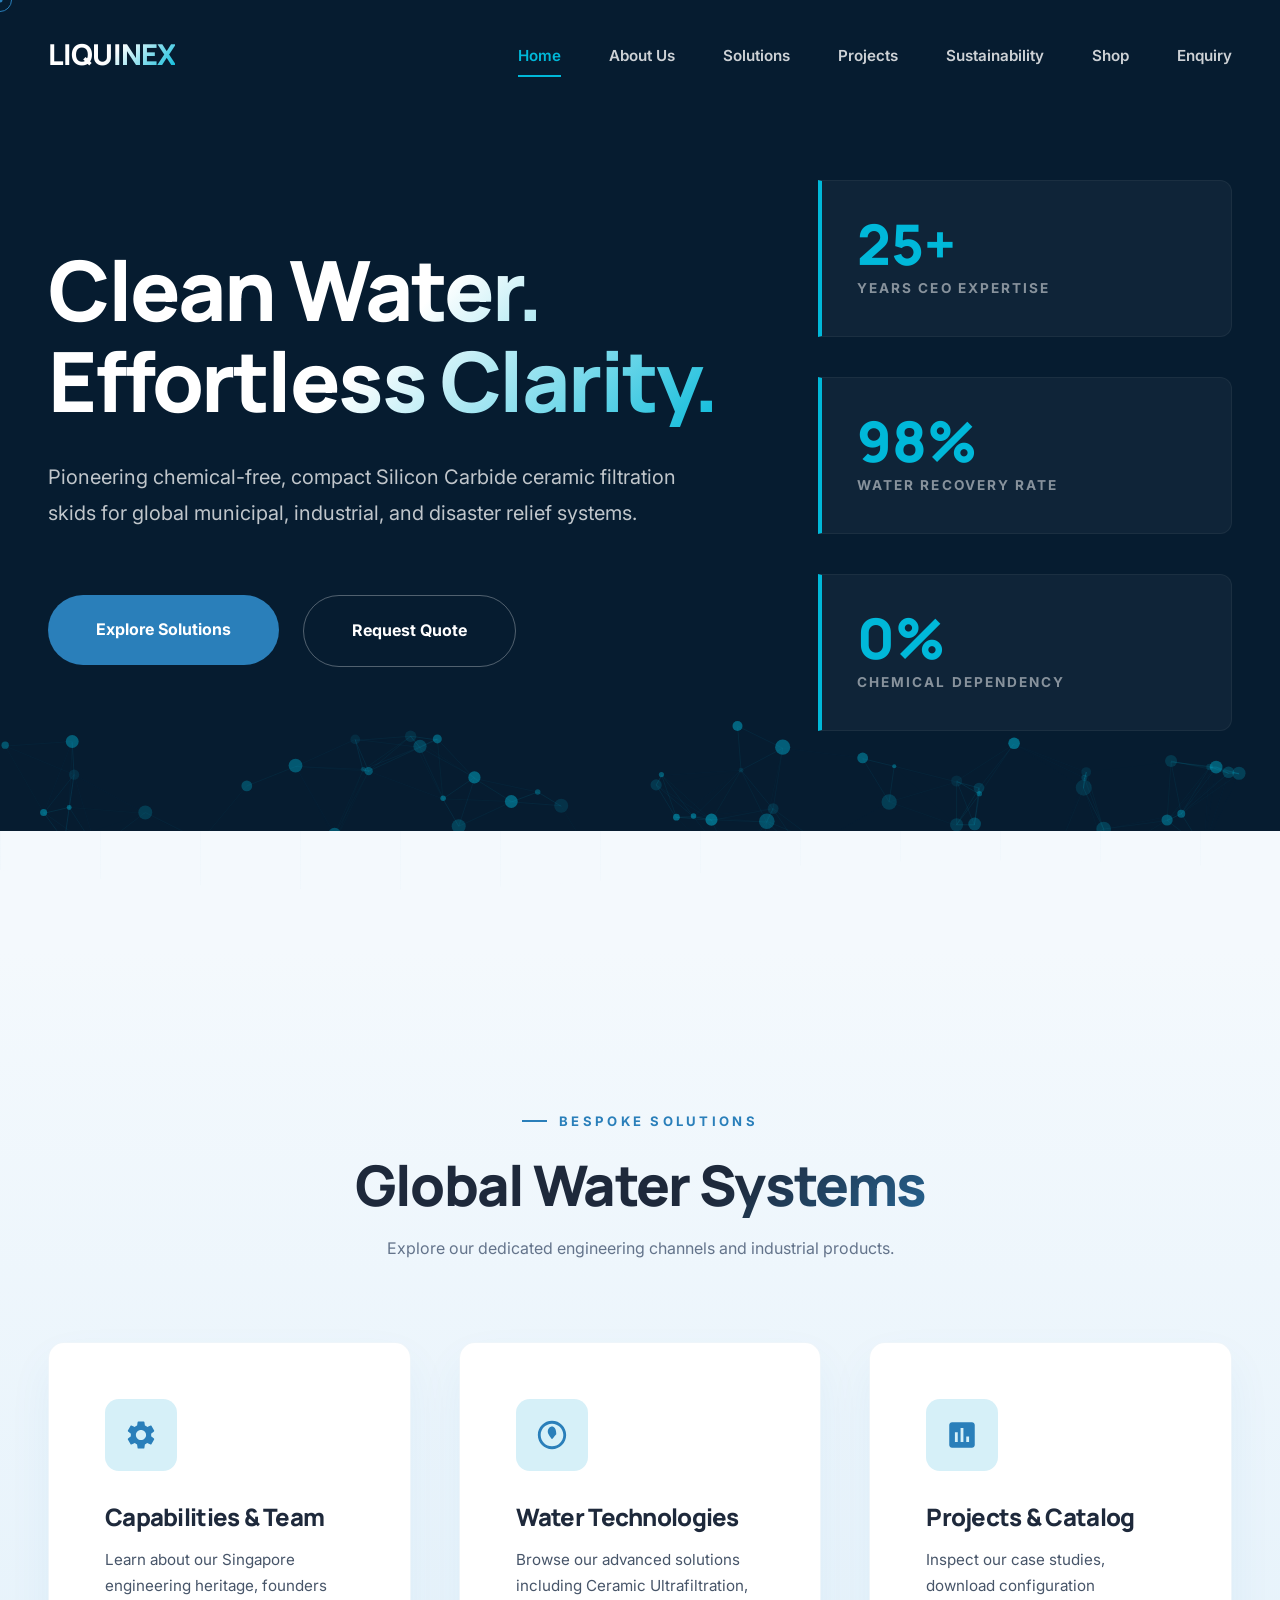
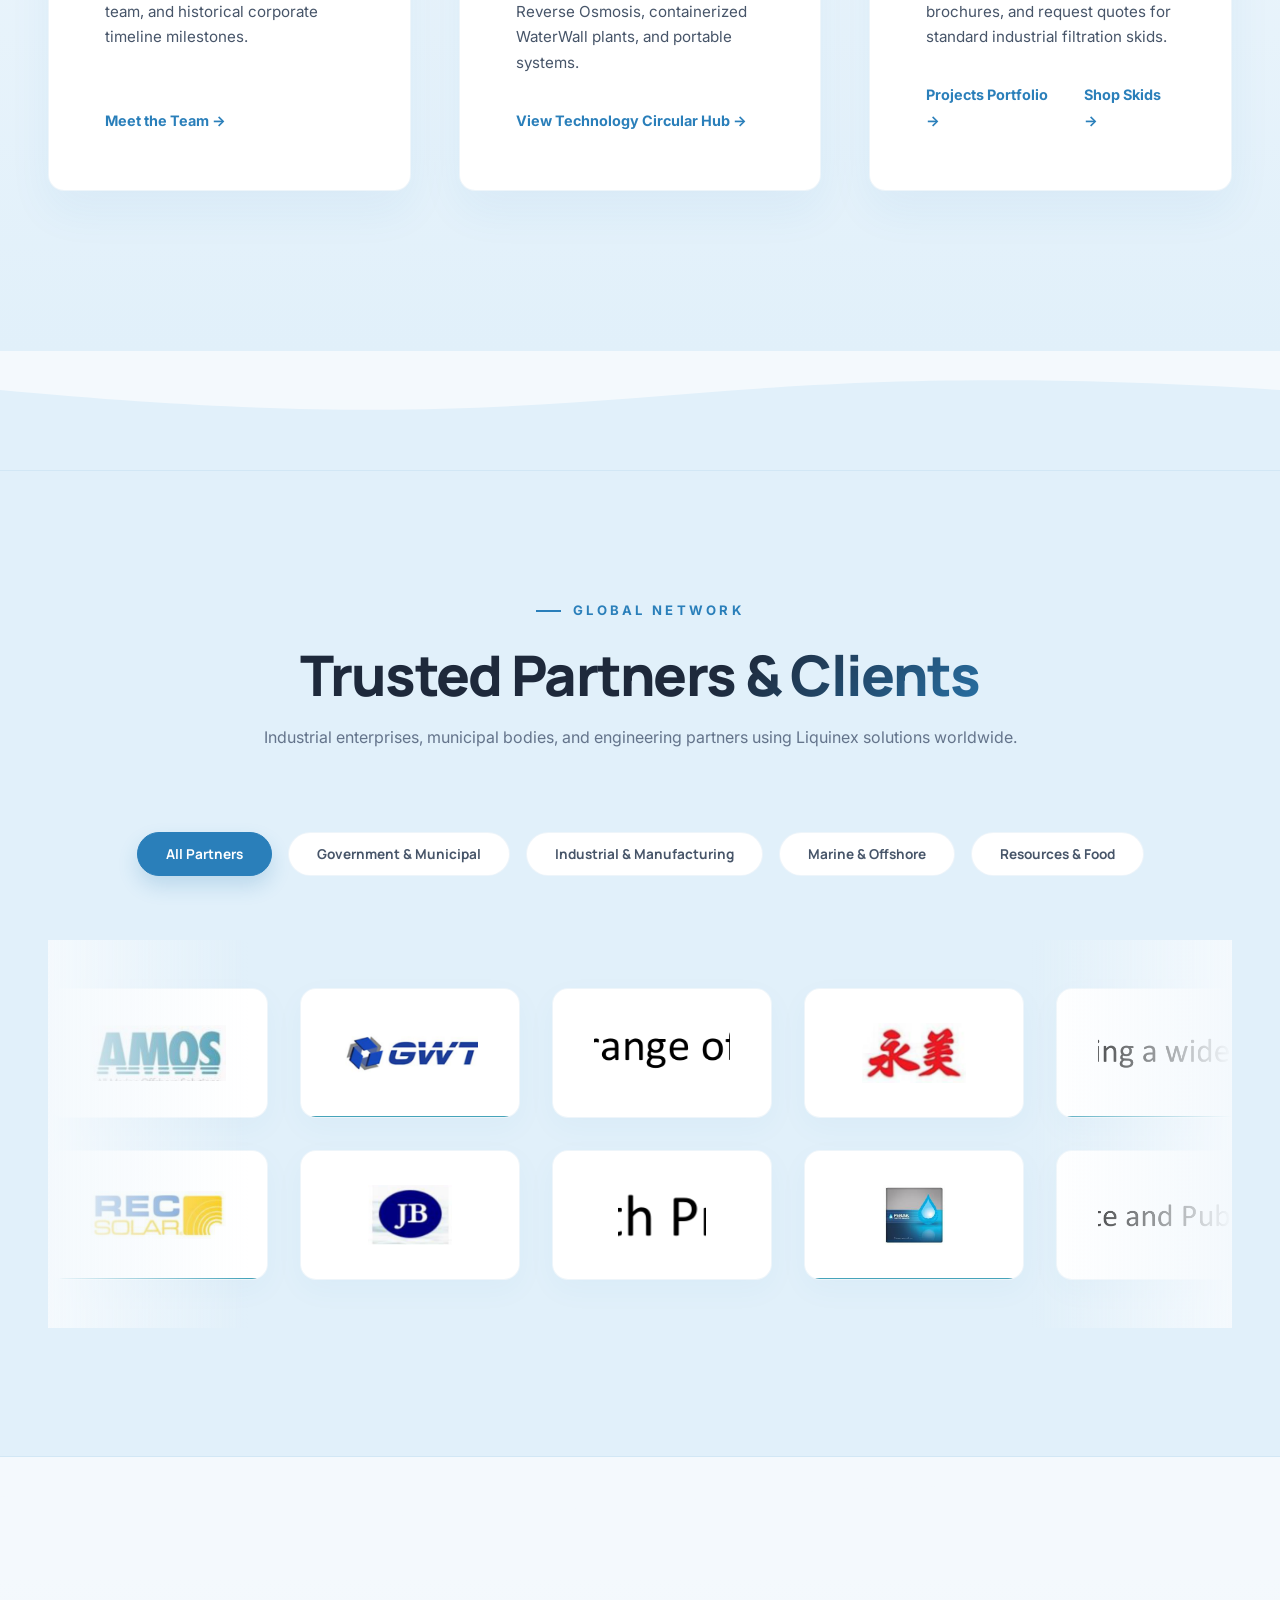
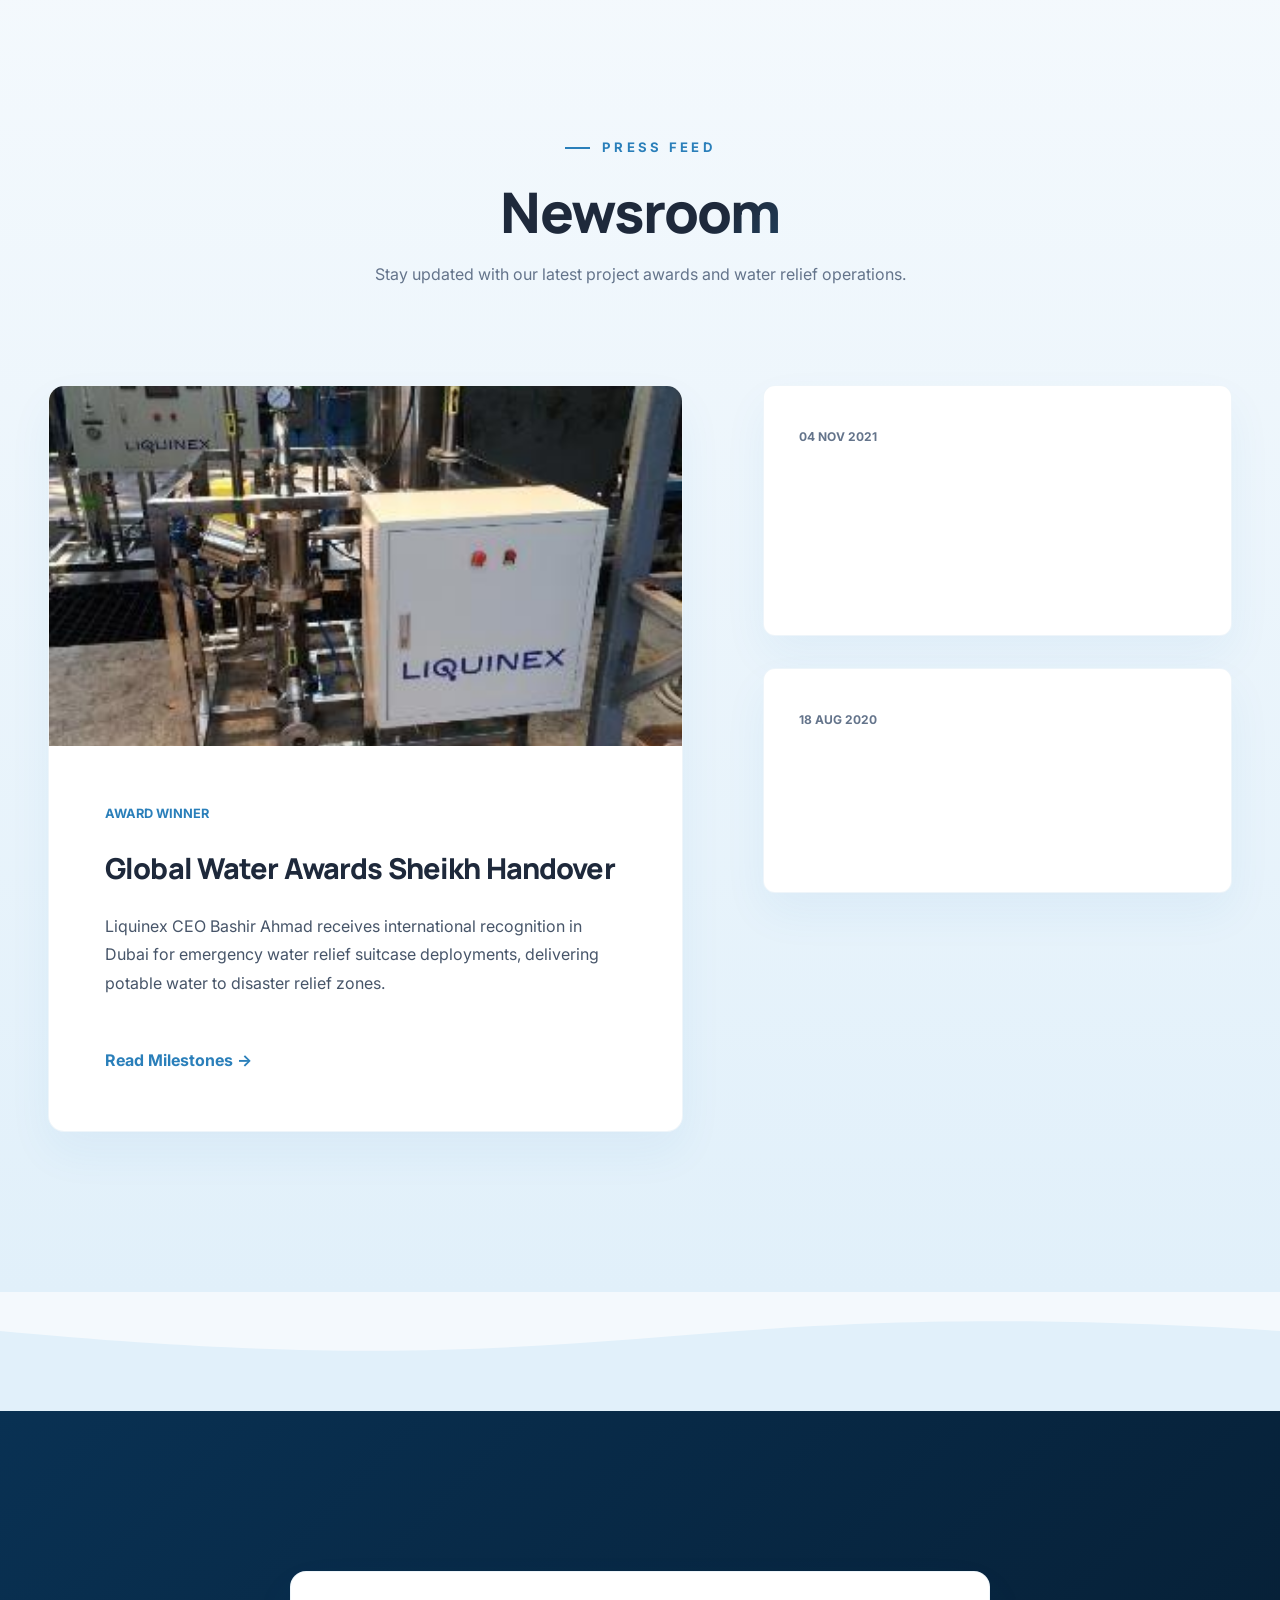
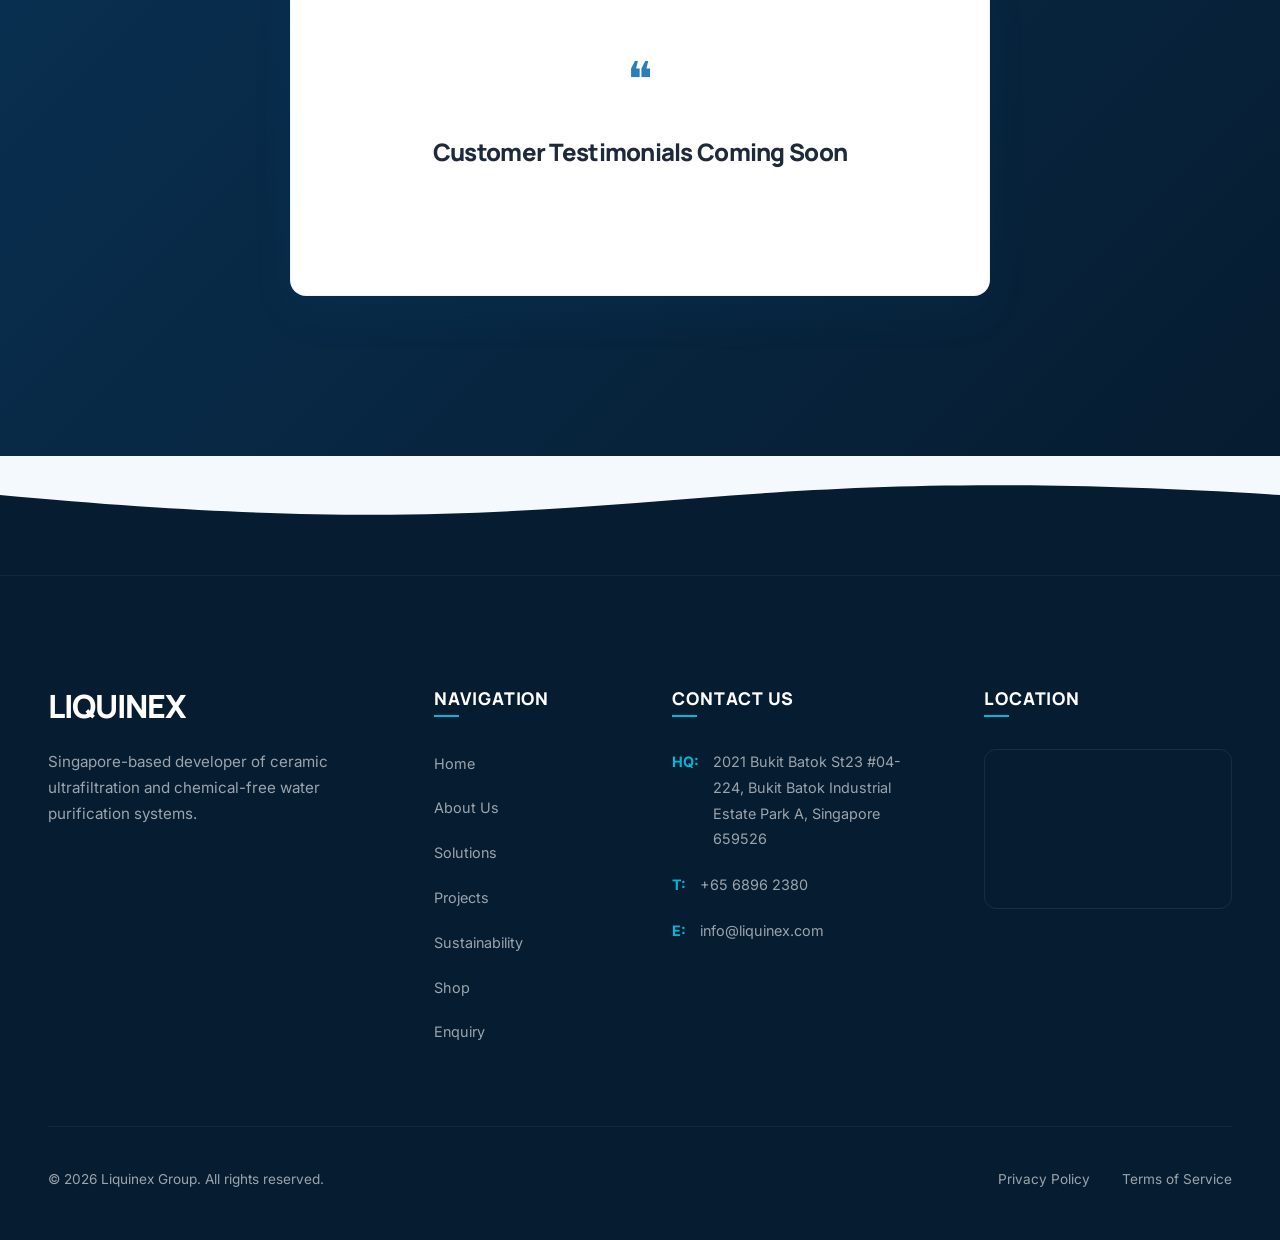
==== index.html @ a7e272d2 "Enhance visual balance and animations: map missing timeline and projects photos to slide extracts, a" ====
<!DOCTYPE html>
<html lang="en">
<head>
    <meta charset="UTF-8">
    <meta name="viewport" content="width=device-width, initial-scale=1.0">
    <title>Liquinex | Advanced Ceramic Membrane Water Technologies</title>
    <meta name="description" content="Pioneering robust and chemical-free ceramic ultrafiltration systems. Discover our sustainable municipal, industrial, and disaster water solutions.">
    <link rel="stylesheet" href="styles/main.css">
</head>
<body>
    <div id="scroll-progress"></div>
    <div class="custom-cursor"></div>
    <div class="custom-cursor-dot"></div>
    <div class="grid-texture"></div>

    <!-- Header navigation bar -->
    <header>
        <div class="container">
            <div class="nav-container">
                <a href="index.html" class="logo-link">
                    <h2 class="logo-text" style="font-size: 1.8rem;">LIQUINEX</h2>
                </a>
                <button class="nav-toggle" aria-label="Toggle Menu">☰</button>
                <ul class="nav-menu">
                    <li class="nav-item active"><a href="index.html">Home</a></li>
                    <li class="nav-item"><a href="about.html">About Us</a></li>
                    <li class="nav-item"><a href="solutions.html">Solutions</a></li>
                    <li class="nav-item"><a href="projects.html">Projects</a></li>
                    <li class="nav-item"><a href="sustainability.html">Sustainability</a></li>
                    <li class="nav-item"><a href="shop.html">Shop</a></li>
                    <li class="nav-item"><a href="enquiry.html">Enquiry</a></li>
                </ul>
            </div>
        </div>
    </header>

    <!-- Hero Section (Interactive Canvas Particles & Stats) -->
    <section class="hero">
        <canvas id="hero-canvas"></canvas>
        <div class="container">
            <div class="hero-grid">
                <!-- Left text content -->
                <div class="hero-content reveal-on-scroll">
                    <h1>Clean Water.<br>Effortless Clarity.</h1>
                    <p>Pioneering chemical-free, compact Silicon Carbide ceramic filtration skids for global municipal, industrial, and disaster relief systems.</p>
                    <div style="display: flex; gap: 1.5rem;">
                        <div class="btn-wrapper">
                            <a href="solutions.html" class="btn btn-primary">Explore Solutions</a>
                        </div>
                        <div class="btn-wrapper">
                            <a href="enquiry.html" class="btn btn-outline">Request Quote</a>
                        </div>
                    </div>
                </div>

                <!-- Right statistic blocks -->
                <div class="hero-stats-hero reveal-on-scroll">
                    <div class="hero-stat-card">
                        <div class="hero-stat-number">25+</div>
                        <div class="hero-stat-label">Years CEO Expertise</div>
                    </div>
                    <div class="hero-stat-card">
                        <div class="hero-stat-number">98%</div>
                        <div class="hero-stat-label">Water Recovery Rate</div>
                    </div>
                    <div class="hero-stat-card">
                        <div class="hero-stat-number">0%</div>
                        <div class="hero-stat-label">Chemical Dependency</div>
                    </div>
                </div>
            </div>
        </div>
    </section>

    <!-- Wave divider transition to light body -->
    <div class="divider-container divider-to-light">
        <svg viewBox="0 0 2880 120" preserveAspectRatio="none" xmlns="http://www.w3.org/2000/svg">
            <path class="wave-path-2" d="M0,60 C720,120 720,0 1440,60 C2160,120 2160,0 2880,60 L2880,120 L0,120 Z"></path>
            <path class="wave-path-1" d="M0,40 C720,100 720,0 1440,40 C2160,100 2160,0 2880,40 L2880,120 L0,120 Z"></path>
        </svg>
    </div>

    <!-- Core Business Editorial Hub overview panel (Instead of repeating cards) -->
    <section id="business-hub" style="background: linear-gradient(180deg, var(--color-bg-deep) 0%, var(--color-bg-dark) 100%);">
        <div class="container">
            <div class="section-header reveal-on-scroll" style="text-align: center; margin-left: auto; margin-right: auto; margin-bottom: 5rem;">
                <span class="section-subtitle" style="justify-content: center;">Bespoke Solutions</span>
                <h2>Global Water Systems</h2>
                <p style="margin-top: 1rem; color: var(--color-text-muted);">Explore our dedicated engineering channels and industrial products.</p>
            </div>

            <!-- Custom 3-Column Editorial Grid linking to subpages -->
            <div style="display: grid; grid-template-columns: repeat(3, 1fr); gap: 3rem;">
                <!-- Card 1 -->
                <div class="story-card reveal-on-scroll" style="display: flex; flex-direction: column; justify-content: space-between; min-height: 380px;">
                    <div>
                        <div class="card-icon-wrapper">
                            <svg class="card-icon-svg" viewBox="0 0 24 24" xmlns="http://www.w3.org/2000/svg">
                                <path class="gear-path" d="M19.14,12.94c0.04-0.3,0.06-0.61,0.06-0.94c0-0.32-0.02-0.64-0.07-0.94l2.03-1.58c0.18-0.14,0.23-0.41,0.12-0.61 l-1.92-3.32c-0.12-0.22-0.37-0.29-0.59-0.22l-2.39,0.96c-0.5-0.38-1.03-0.7-1.62-0.94L14.4,2.81c-0.04-0.24-0.24-0.41-0.48-0.41 h-3.84c-0.24,0-0.43,0.17-0.47,0.41L9.25,5.35C8.66,5.59,8.12,5.92,7.63,6.29L5.24,5.33c-0.22-0.08-0.47,0-0.59,0.22L2.74,8.87 C2.62,9.08,2.66,9.34,2.86,9.48l2.03,1.58C4.84,11.36,4.8,11.69,4.8,12s0.04,0.64,0.07,0.94l-2.03,1.58 c-0.18,0.14-0.23,0.41-0.12,0.61l1.92,3.32c0.12,0.22,0.37,0.29,0.59,0.22l2.39-0.96c0.5,0.38,1.03,0.7,1.62,0.94l0.36,2.54 c0.05,0.24,0.24,0.41,0.48,0.41h3.84c0.24,0,0.44-0.17,0.47-0.41l0.36-2.54c0.59-0.24,1.13-0.56,1.62-0.94l2.39,0.96 c0.22,0.08,0.47,0,0.59-0.22l1.92-3.32c0.12-0.22,0.07-0.47-0.12-0.61L19.14,12.94z M12,15.6c-1.98,0-3.6-1.62-3.6-3.6 s1.62-3.6,3.6-3.6s3.6,1.62,3.6,3.6S13.98,15.6,12,15.6z"/>
                            </svg>
                        </div>
                        <h4 style="font-size: 1.5rem; margin-bottom: 1rem; color: var(--color-text-primary);">Capabilities & Team</h4>
                        <p style="font-size: 0.95rem; line-height: 1.7; color: var(--color-text-secondary);">Learn about our Singapore engineering heritage, founders team, and historical corporate timeline milestones.</p>
                    </div>
                    <div style="margin-top: 2rem;">
                        <a href="about.html" style="font-weight: 700; color: var(--color-primary); text-decoration: none; display: flex; align-items: center; gap: 0.5rem; font-size: 0.9rem;">Meet the Team →</a>
                    </div>
                </div>

                <!-- Card 2 -->
                <div class="story-card reveal-on-scroll" style="display: flex; flex-direction: column; justify-content: space-between; min-height: 380px;">
                    <div>
                        <div class="card-icon-wrapper">
                            <svg class="card-icon-svg" viewBox="0 0 24 24" xmlns="http://www.w3.org/2000/svg">
                                <path class="wave-path" d="M12,2C6.48,2,2,6.48,2,12s4.48,10,10,10s10-4.48,10-10S17.52,2,12,2z M12,20c-4.41,0-8-3.59-8-8s3.59-8,8-8s8,3.59,8,8 S16.41,20,12,20z"/>
                                <path class="drop-path" d="M12,6c-1.5,0-3,1.5-3,3.5c0,2,3,5.5,3,5.5s3-3.5,3-3.5C15,7.5,13.5,6,12,6z"/>
                            </svg>
                        </div>
                        <h4 style="font-size: 1.5rem; margin-bottom: 1rem; color: var(--color-text-primary);">Water Technologies</h4>
                        <p style="font-size: 0.95rem; line-height: 1.7; color: var(--color-text-secondary);">Browse our advanced solutions including Ceramic Ultrafiltration, Reverse Osmosis, containerized WaterWall plants, and portable systems.</p>
                    </div>
                    <div style="margin-top: 2rem;">
                        <a href="solutions.html" style="font-weight: 700; color: var(--color-primary); text-decoration: none; display: flex; align-items: center; gap: 0.5rem; font-size: 0.9rem;">View Technology Circular Hub →</a>
                    </div>
                </div>

                <!-- Card 3 -->
                <div class="story-card reveal-on-scroll" style="display: flex; flex-direction: column; justify-content: space-between; min-height: 380px;">
                    <div>
                        <div class="card-icon-wrapper">
                            <svg class="card-icon-svg" viewBox="0 0 24 24" xmlns="http://www.w3.org/2000/svg">
                                <path class="chart-path" d="M19,3H5C3.9,3,3,3.9,3,5v14c0,1.1,0.9,2,2,2h14c1.1,0,2-0.9,2-2V5C21,3.9,20.1,3,19,3z M9,17H7v-7h2V17z M13,17h-2V7h2V17z M17,17h-2v-4h2V17z"/>
                            </svg>
                        </div>
                        <h4 style="font-size: 1.5rem; margin-bottom: 1rem; color: var(--color-text-primary);">Projects & Catalog</h4>
                        <p style="font-size: 0.95rem; line-height: 1.7; color: var(--color-text-secondary);">Inspect our case studies, download configuration brochures, and request quotes for standard industrial filtration skids.</p>
                    </div>
                    <div style="margin-top: 2rem; display: flex; gap: 1.5rem;">
                        <a href="projects.html" style="font-weight: 700; color: var(--color-primary); text-decoration: none; display: flex; align-items: center; gap: 0.5rem; font-size: 0.9rem;">Projects Portfolio →</a>
                        <a href="shop.html" style="font-weight: 700; color: var(--color-primary); text-decoration: none; display: flex; align-items: center; gap: 0.5rem; font-size: 0.9rem;">Shop Skids →</a>
                    </div>
                </div>
            </div>
        </div>
    </section>

    <!-- Wave divider transition to dark partners -->
    <div class="divider-container divider-to-dark">
        <svg viewBox="0 0 2880 120" preserveAspectRatio="none" xmlns="http://www.w3.org/2000/svg">
            <path class="wave-path-2" d="M0,60 C720,120 720,0 1440,60 C2160,120 2160,0 2880,60 L2880,120 L0,120 Z"></path>
            <path class="wave-path-1" d="M0,40 C720,100 720,0 1440,40 C2160,100 2160,0 2880,40 L2880,120 L0,120 Z"></path>
        </svg>
    </div>

    <!-- 6. Partners Grid Section (Bespoke Interactive logo hub) -->
    <section class="partners-grid-section">
        <div class="container">
            <div class="section-header reveal-on-scroll" style="text-align: center; margin-left: auto; margin-right: auto; margin-bottom: 5rem;">
                <span class="section-subtitle" style="justify-content: center;">Global Network</span>
                <h2>Trusted Partners & Clients</h2>
                <p style="margin-top: 1rem; color: var(--color-text-muted);">Industrial enterprises, municipal bodies, and engineering partners using Liquinex solutions worldwide.</p>
            </div>

            <!-- Interactive Filters -->
            <div class="partners-filter-bar reveal-on-scroll">
                <button class="partners-filter-btn active" data-filter="all">All Partners</button>
                <button class="partners-filter-btn" data-filter="municipal">Government & Municipal</button>
                <button class="partners-filter-btn" data-filter="industrial">Industrial & Manufacturing</button>
                <button class="partners-filter-btn" data-filter="marine">Marine & Offshore</button>
                <button class="partners-filter-btn" data-filter="resources">Resources & Food</button>
            </div>

            <!-- Interactive Kinetic Marquees -->
            <div class="partners-marquee-container reveal-on-scroll">
                <!-- Row 1: Left scrolling track -->
                <div class="marquee-row">
                    <div class="marquee-track marquee-track-1" id="marquee-track-left">
                        <!-- Populated by app.js -->
                    </div>
                </div>
                <!-- Row 2: Right scrolling track -->
                <div class="marquee-row">
                    <div class="marquee-track marquee-track-2" id="marquee-track-right">
                        <!-- Populated by app.js -->
                    </div>
                </div>
            </div>
        </div>
    </section>

    <!-- Wave divider transition to light newsroom -->
    <div class="divider-container divider-to-light">
        <svg viewBox="0 0 2880 120" preserveAspectRatio="none" xmlns="http://www.w3.org/2000/svg">
            <path class="wave-path-2" d="M0,60 C720,120 720,0 1440,60 C2160,120 2160,0 2880,60 L2880,120 L0,120 Z"></path>
            <path class="wave-path-1" d="M0,40 C720,100 720,0 1440,40 C2160,100 2160,0 2880,40 L2880,120 L0,120 Z"></path>
        </svg>
    </div>

    <!-- Newsroom Section (Editorial grid layout) -->
    <section id="newsroom" style="background: linear-gradient(180deg, var(--color-bg-deep) 0%, var(--color-bg-dark) 100%);">
        <div class="container">
            <div class="section-header reveal-on-scroll" style="text-align: center; margin-left: auto; margin-right: auto;">
                <span class="section-subtitle" style="justify-content: center;">Press Feed</span>
                <h2>Newsroom</h2>
                <p style="margin-top: 1rem; color: var(--color-text-muted);">Stay updated with our latest project awards and water relief operations.</p>
            </div>

            <div class="newsroom-editorial">
                <!-- Left Featured Card -->
                <div class="featured-press-card reveal-on-scroll">
                    <div class="featured-press-img" style="background-image: url('assets/images/page_1_img_2.jpeg');"></div>
                    <div class="featured-press-body">
                        <span style="font-size: 0.8rem; font-weight: 700; color: var(--color-primary); text-transform: uppercase;">Award Winner</span>
                        <h4 style="font-size: 1.8rem; line-height: 1.35; color: var(--color-text-primary);">Global Water Awards Sheikh Handover</h4>
                        <p style="color: var(--color-text-secondary);">Liquinex CEO Bashir Ahmad receives international recognition in Dubai for emergency water relief suitcase deployments, delivering potable water to disaster relief zones.</p>
                        <div style="margin-top: auto; padding-top: 1.5rem;">
                            <a href="about.html" style="font-weight: 700; color: var(--color-primary); text-decoration: none;">Read Milestones →</a>
                        </div>
                    </div>
                </div>

                <!-- Right Press list -->
                <div class="press-feed-list">
                    <div class="press-feed-item reveal-on-scroll">
                        <span style="font-size: 0.75rem; color: var(--color-text-muted); font-weight: 700; text-transform: uppercase;">04 Nov 2021</span>
                        <h4>Lembaga Air Perak Sungei Siput Module Activation</h4>
                        <p style="font-size: 0.9rem; color: var(--color-text-secondary); margin-top: 0.5rem;">Successfully commissioned modular gravity-fed SiC ceramic ultrafiltration skids to supply drinking water to local villages.</p>
                    </div>
                    <div class="press-feed-item reveal-on-scroll">
                        <span style="font-size: 0.75rem; color: var(--color-text-muted); font-weight: 700; text-transform: uppercase;">18 Aug 2020</span>
                        <h4>Tuas DBOO Solar blowdown recycling launch</h4>
                        <p style="font-size: 0.9rem; color: var(--color-text-secondary); margin-top: 0.5rem;">Unveiled new silica precipitation and ceramic filtration plant loops for high-rate industrial wastewater reclamation.</p>
                    </div>
                </div>
            </div>
        </div>
    </section>

    <!-- Wave divider transition to dark testmonial -->
    <div class="divider-container divider-to-dark">
        <svg viewBox="0 0 2880 120" preserveAspectRatio="none" xmlns="http://www.w3.org/2000/svg">
            <path class="wave-path-2" d="M0,60 C720,120 720,0 1440,60 C2160,120 2160,0 2880,60 L2880,120 L0,120 Z"></path>
            <path class="wave-path-1" d="M0,40 C720,100 720,0 1440,40 C2160,100 2160,0 2880,40 L2880,120 L0,120 Z"></path>
        </svg>
    </div>

    <!-- Testimonials Section -->
    <section id="testimonials" style="background: linear-gradient(135deg, #093153 0%, #061c30 100%); color: #ffffff;">
        <div class="container">
            <div class="testimonials-placeholder reveal-on-scroll">
                <div class="testimonials-placeholder-icon">❝</div>
                <h4>Customer Testimonials Coming Soon</h4>
                <p style="color: rgba(255, 255, 255, 0.7);">We are collecting verified project letters from our municipal partners. Case study results and partner feedback statements will be published soon.</p>
            </div>
        </div>
    </section>

    <!-- Wave divider transition to dark navy footer -->
    <div class="divider-container divider-to-navy">
        <svg viewBox="0 0 2880 120" preserveAspectRatio="none" xmlns="http://www.w3.org/2000/svg">
            <path class="wave-path-2" d="M0,60 C720,120 720,0 1440,60 C2160,120 2160,0 2880,60 L2880,120 L0,120 Z"></path>
            <path class="wave-path-1" d="M0,40 C720,100 720,0 1440,40 C2160,100 2160,0 2880,40 L2880,120 L0,120 Z"></path>
        </svg>
    </div>

    <!-- Editorial Footer -->
    <footer>
        <div class="container">
            <div class="footer-grid">
                <div class="footer-brand">
                    <h2 class="logo-text" style="font-size: 2rem;">LIQUINEX</h2>
                    <p style="font-size: 0.95rem; line-height: 1.7; max-width: 320px;">Singapore-based developer of ceramic ultrafiltration and chemical-free water purification systems.</p>
                </div>
                <div>
                    <h4>Navigation</h4>
                    <ul class="footer-links">
                        <li><a href="index.html">Home</a></li>
                        <li><a href="about.html">About Us</a></li>
                        <li><a href="solutions.html">Solutions</a></li>
                        <li><a href="projects.html">Projects</a></li>
                        <li><a href="sustainability.html">Sustainability</a></li>
                        <li><a href="shop.html">Shop</a></li>
                        <li><a href="enquiry.html">Enquiry</a></li>
                    </ul>
                </div>
                <div>
                    <h4>Contact Us</h4>
                    <ul class="footer-contact-list">
                        <li class="footer-contact-item">
                            <span>HQ:</span>
                            <span>2021 Bukit Batok St23 #04-224, Bukit Batok Industrial Estate Park A, Singapore 659526</span>
                        </li>
                        <li class="footer-contact-item">
                            <span>T:</span>
                            <span>+65 6896 2380</span>
                        </li>
                        <li class="footer-contact-item">
                            <span>E:</span>
                            <span><a href="mailto:info@liquinex.com">info@liquinex.com</a></span>
                        </li>
                    </ul>
                </div>
                <div>
                    <h4>Location</h4>
                    <div class="map-container">
                        <iframe src="https://www.google.com/maps/embed?pb=!1m18!1m12!1m3!1d3988.752317374776!2d103.7554901!3d1.3244835!2m3!1f0!2f0!3f0!3m2!1i1024!2i768!4f13.1!3m3!1m2!1s0x31da106368d1ea01%3A0x6b1ea8e057f9202a!2sBukit%20Batok%20St%2023!5e0!3m2!1sen!2ssg!4v1689000000000!5m2!1sen!2ssg" 
                                width="100%" height="100%" style="border:0;" allowfullscreen="" loading="lazy"></iframe>
                    </div>
                </div>
            </div>
            <div class="footer-bottom">
                <p>&copy; 2026 Liquinex Group. All rights reserved.</p>
                <div class="footer-bottom-links">
                    <a href="#">Privacy Policy</a>
                    <a href="#">Terms of Service</a>
                </div>
            </div>
        </div>
    </footer>

    <!-- Floating Scroll Top -->
    <div class="scroll-top-btn"><span style="font-size: 1.5rem;">↑</span></div>

    <script src="js/app.js"></script>
    <script>
        const topBtn = document.querySelector('.scroll-top-btn');
        window.addEventListener('scroll', () => {
            if (window.scrollY > 400) {
                topBtn.classList.add('active');
            } else {
                topBtn.classList.remove('active');
            }
        });
        topBtn.addEventListener('click', () => {
            window.scrollTo({ top: 0, behavior: 'smooth' });
        });
    </script>
</body>
</html>
---- styles/main.css ----
/* 
   Liquinex Custom Bright Design System
   Headings: Manrope (Modern, Calmer Geometric), Body: Inter (Highly Readable Neutral)
   Color System: 50% White, 50% Water Blue. Clean, Airy, and Trustworthy.
*/

@import url('https://fonts.googleapis.com/css2?family=Inter:wght@300;400;500;600;700&family=Manrope:wght@500;600;700;800&display=swap');

:root {
    /* Bright, Water-Inspired Backgrounds (Balanced Ice Blue & Sky Blue) */
    --color-bg-deep: #f4f9fd; /* Premium soft ice-blue */
    --color-bg-dark: #e1f0fa;  /* Rich sky-blue */
    --color-bg-light: #d6f0f8; /* Soft aqua-blue */
    
    /* Deep Water Navy & Ocean Blue accents */
    --color-bg-navy: #061c30; /* Primary background for dark sections */
    --color-primary: #2a7fba;
    --color-primary-rgb: 42, 127, 186;
    --color-secondary: #0f5e9c;
    --color-accent: #00b8d9;
    --color-accent-rgb: 0, 184, 217;
    --color-teal: #00a896;
    
    /* Readable Slate Text Colors (Light Background Default) */
    --color-text-primary: #1e293b;
    --color-text-secondary: #475569;
    --color-text-muted: #64748b;
    
    /* Soft Light Shadows & Borders */
    --card-bg: #ffffff;
    --card-border: rgba(42, 127, 186, 0.08);
    --card-shadow: 0 20px 45px rgba(42, 127, 186, 0.06);
    --border-radius: 16px;
    
    /* Transitions */
    --transition-magnetic: 0.35s cubic-bezier(0.25, 1, 0.5, 1);
    --transition-normal: 0.5s cubic-bezier(0.16, 1, 0.3, 1);
    --transition-slow: 0.9s cubic-bezier(0.16, 1, 0.3, 1);
}

/* Advanced 3D Tilt Card Transformations */
.story-card, .partner-logo-card, .featured-press-card, .press-feed-item, .solution-detail-card, .milestone-card, .spec-card {
    transform-style: preserve-3d;
    transform: perspective(1000px) rotateX(var(--rx, 0deg)) rotateY(var(--ry, 0deg));
    transition: transform 0.15s ease-out, box-shadow 0.3s ease;
}

/* Reset & Scrollbar */
* {
    margin: 0;
    padding: 0;
    box-sizing: border-box;
    scroll-behavior: smooth;
}

body {
    background-color: var(--color-bg-deep);
    color: var(--color-text-primary);
    font-family: 'Inter', sans-serif;
    line-height: 1.8;
    overflow-x: hidden;
    -webkit-font-smoothing: antialiased;
}

/* Scroll Progress Bar */
#scroll-progress {
    position: fixed;
    top: 0;
    left: 0;
    height: 3px;
    background: linear-gradient(90deg, var(--color-primary), var(--color-accent), var(--color-teal));
    z-index: 2001;
    width: 0%;
    transition: width 0.1s ease-out;
}

/* Custom Interactive Cursor */
.custom-cursor {
    width: 24px;
    height: 24px;
    border: 1.5px solid var(--color-primary);
    border-radius: 50%;
    position: fixed;
    transform: translate(-50%, -50%);
    pointer-events: none;
    z-index: 10000;
    transition: width 0.3s, height 0.3s, background-color 0.3s, border-color 0.3s;
    display: none;
}

.custom-cursor-dot {
    width: 5px;
    height: 5px;
    background-color: var(--color-primary);
    border-radius: 50%;
    position: fixed;
    transform: translate(-50%, -50%);
    pointer-events: none;
    z-index: 10000;
    display: none;
}

@media (min-width: 1025px) {
    .custom-cursor, .custom-cursor-dot {
        display: block;
    }
    body {
        cursor: none;
    }
}

/* Background grid line texture for visual depth */
.grid-texture {
    position: fixed;
    top: 0;
    left: 0;
    width: 100%;
    height: 100%;
    background-size: 100px 100px;
    background-image: 
        linear-gradient(to right, rgba(42, 127, 186, 0.015) 1px, transparent 1px),
        linear-gradient(to bottom, rgba(42, 127, 186, 0.015) 1px, transparent 1px);
    pointer-events: none;
    z-index: 0;
}

/* Soft glowing blobs for water ambiance */
.glow-blob {
    position: absolute;
    width: 700px;
    height: 700px;
    border-radius: 50%;
    filter: blur(150px);
    opacity: 0.15;
    pointer-events: none;
    z-index: 1;
}
.glow-1 {
    top: 10%;
    left: -15%;
    background: radial-gradient(circle, var(--color-bg-light) 0%, transparent 70%);
}
.glow-2 {
    top: 50%;
    right: -15%;
    background: radial-gradient(circle, rgba(0, 184, 217, 0.1) 0%, transparent 70%);
}

/* Typography Hierarchy */
h1, h2, h3, h4 {
    font-family: 'Manrope', sans-serif;
    font-weight: 800;
    letter-spacing: -0.03em;
    line-height: 1.15;
    color: var(--color-text-primary);
}

.section-header {
    margin-bottom: 6rem;
    max-width: 800px;
}

.section-subtitle {
    font-size: 0.82rem;
    text-transform: uppercase;
    color: var(--color-primary);
    letter-spacing: 0.25em;
    margin-bottom: 1.25rem;
    font-weight: 700;
    display: flex;
    align-items: center;
    gap: 0.75rem;
}

.section-subtitle::before {
    content: '';
    width: 25px;
    height: 2px;
    background-color: var(--color-primary);
}

.section-header h2 {
    font-size: 3.5rem;
    background: linear-gradient(135deg, var(--color-text-primary) 60%, var(--color-primary) 100%);
    -webkit-background-clip: text;
    -webkit-text-fill-color: transparent;
}

.container {
    width: 100%;
    max-width: 1350px;
    margin: 0 auto;
    padding: 0 3rem;
    position: relative;
    z-index: 5;
}

section {
    position: relative;
    padding: 10rem 0;
}

/* Flowing wave dividers with horizontal animations */
.divider-container {
    height: 120px;
    overflow: hidden;
    position: relative;
    z-index: 5;
    background: transparent;
    margin-top: -1px;
}
.divider-container svg {
    height: 100%;
    width: 200%; /* Spans double width to allow loop scrolling */
    position: relative;
}

.divider-container .wave-path-1 {
    animation: waveFlow1 22s linear infinite;
    fill: inherit;
}

.divider-container .wave-path-2 {
    animation: waveFlow2 30s linear infinite;
    opacity: 0.28;
    fill: var(--color-primary);
}

@keyframes waveFlow1 {
    0% { transform: translateX(0); }
    100% { transform: translateX(-50%); }
}

@keyframes waveFlow2 {
    0% { transform: translateX(-50%); }
    100% { transform: translateX(0); }
}

.divider-to-light {
    fill: var(--color-bg-deep);
}
.divider-to-dark {
    fill: var(--color-bg-dark);
}
.divider-to-navy {
    fill: var(--color-bg-navy);
}

/* Common Header navbar styling (Dark navy background) */
header {
    position: fixed;
    top: 0;
    left: 0;
    width: 100%;
    z-index: 1000;
    background: transparent;
    border-bottom: 1px solid transparent;
    transition: var(--transition-normal);
}

header.scrolled {
    background: rgba(6, 28, 48, 0.95);
    border-bottom: 1px solid rgba(255,255,255,0.06);
    backdrop-filter: var(--glass-blur);
    -webkit-backdrop-filter: var(--glass-blur);
}

.nav-container {
    display: flex;
    justify-content: space-between;
    align-items: center;
    height: 110px;
    transition: var(--transition-normal);
}

header.scrolled .nav-container {
    height: 85px;
}

/* White text for header elements since navigation is over dark navy or scrolled background */
header .logo-text {
    background: linear-gradient(135deg, #ffffff 50%, var(--color-accent) 100%);
    -webkit-background-clip: text;
    -webkit-text-fill-color: transparent;
}

header .nav-item a {
    color: rgba(255, 255, 255, 0.8);
}

header .nav-item a:hover {
    color: #ffffff;
}

header .nav-item.active a {
    color: var(--color-accent);
}

header .nav-item a::after {
    background-color: var(--color-accent);
}

.logo-link {
    text-decoration: none;
}

.nav-menu {
    display: flex;
    list-style: none;
    gap: 3rem;
}

.nav-item a {
    font-size: 0.95rem;
    font-weight: 600;
    padding: 0.5rem 0;
    position: relative;
    text-decoration: none;
}

.nav-item a::after {
    content: '';
    position: absolute;
    bottom: -4px;
    left: 0;
    width: 0;
    height: 2px;
    transition: var(--transition-normal);
}

.nav-item a:hover::after,
.nav-item.active a::after {
    width: 100%;
}

.nav-toggle {
    display: none;
    background: none;
    border: none;
    color: #fff;
    font-size: 2rem;
    cursor: pointer;
}

/* Hero Section (Dark Blue Backdrop) */
#hero-canvas {
    position: absolute;
    top: 0;
    left: 0;
    width: 100%;
    height: 100%;
    z-index: 1;
    pointer-events: none;
}

.hero {
    background-color: var(--color-bg-navy);
    min-height: 90vh;
    padding-top: 180px;
    padding-bottom: 100px;
    display: flex;
    align-items: center;
    overflow: hidden;
}

.hero-grid {
    display: grid;
    grid-template-columns: 1.25fr 0.75fr;
    gap: 5rem;
    align-items: center;
    position: relative;
    z-index: 5;
}

.hero-content h1 {
    font-size: 5.2rem;
    line-height: 1.1;
    margin-bottom: 2rem;
    background: linear-gradient(135deg, #ffffff 50%, var(--color-accent) 100%);
    -webkit-background-clip: text;
    -webkit-text-fill-color: transparent;
}

.hero-content p {
    font-size: 1.25rem;
    margin-bottom: 4rem;
    max-width: 650px;
    color: rgba(255, 255, 255, 0.75);
    line-height: 1.8;
}

/* Premium Buttons & Hover Offset wrapper */
.btn-wrapper {
    display: inline-block;
    transition: var(--transition-magnetic);
}

.btn {
    display: inline-flex;
    align-items: center;
    gap: 0.75rem;
    padding: 1.3rem 3rem;
    font-size: 1rem;
    font-weight: 700;
    border-radius: 50px;
    cursor: pointer;
    transition: var(--transition-normal);
    border: none;
    text-decoration: none;
}

.btn-primary {
    background: var(--color-primary);
    color: #ffffff;
}

.btn-primary:hover {
    background: var(--color-secondary);
    color: #ffffff;
    box-shadow: 0 10px 25px rgba(42, 127, 186, 0.35);
}

.btn-outline {
    background: transparent;
    border: 1.5px solid rgba(255, 255, 255, 0.3);
    color: #fff;
}

.btn-outline:hover {
    border-color: #fff;
    background: rgba(255, 255, 255, 0.05);
}

.hero-stats-hero {
    display: flex;
    flex-direction: column;
    gap: 2.5rem;
}

.hero-stat-card {
    padding: 2.2rem;
    border-left: 4px solid var(--color-accent);
    background: rgba(255, 255, 255, 0.04);
    border-top: 1px solid rgba(255, 255, 255, 0.05);
    border-right: 1px solid rgba(255, 255, 255, 0.05);
    border-bottom: 1px solid rgba(255, 255, 255, 0.05);
    border-radius: 0 12px 12px 0;
}

.hero-stat-number {
    font-family: 'Manrope', sans-serif;
    font-size: 3.5rem;
    font-weight: 800;
    line-height: 1;
    color: var(--color-accent);
    margin-bottom: 0.25rem;
}

.hero-stat-label {
    font-size: 0.85rem;
    text-transform: uppercase;
    letter-spacing: 0.15em;
    color: rgba(255,255,255,0.5);
    font-weight: 700;
}

/* Subpage Header Banner */
.subpage-header {
    background-color: var(--color-bg-navy);
    padding: 160px 0 80px 0;
    text-align: center;
    position: relative;
    overflow: hidden;
}

.subpage-header h1 {
    font-size: 4rem;
    color: #ffffff;
    margin-bottom: 1rem;
}

.subpage-header p {
    font-size: 1.15rem;
    color: rgba(255, 255, 255, 0.75);
    max-width: 650px;
    margin: 0 auto;
}

/* About & Editorial layout */
.about-grid-editorial {
    display: grid;
    grid-template-columns: 0.85fr 1.15fr;
    gap: 7rem;
    align-items: start;
}

.about-quote-container {
    position: sticky;
    top: 150px;
}

.about-quote {
    font-family: 'Manrope', sans-serif;
    font-size: 2.4rem;
    line-height: 1.35;
    font-weight: 800;
    color: var(--color-text-primary);
    margin-bottom: 2.5rem;
    position: relative;
}

.about-quote span {
    color: var(--color-primary);
}

.about-quote::before {
    content: '“';
    font-size: 8rem;
    color: rgba(42, 127, 186, 0.08);
    position: absolute;
    top: -4.5rem;
    left: -1.5rem;
    font-family: 'Manrope', sans-serif;
}

.about-quote-author {
    font-size: 0.95rem;
    font-weight: 700;
    text-transform: uppercase;
    letter-spacing: 0.15em;
    color: var(--color-text-muted);
}

.about-story-container {
    display: flex;
    flex-direction: column;
    gap: 4.5rem;
}

.story-card {
    padding: 3.5rem;
    border-radius: var(--border-radius);
    background: var(--card-bg);
    border: 1px solid var(--card-border);
    box-shadow: var(--card-shadow);
    position: relative;
    overflow: hidden;
    transition: transform 0.4s cubic-bezier(0.16, 1, 0.3, 1), box-shadow 0.4s cubic-bezier(0.16, 1, 0.3, 1);
}

.story-card::before {
    content: '';
    position: absolute;
    top: 0;
    left: 0;
    width: 100%;
    height: 100%;
    background: radial-gradient(800px circle at var(--mouse-x, 0px) var(--mouse-y, 0px), rgba(42, 127, 186, 0.07), transparent 40%);
    pointer-events: none;
    z-index: 1;
    opacity: 0;
    transition: opacity 0.5s ease;
}

.story-card:hover {
    transform: translateY(-8px) scale(1.02);
    box-shadow: 0 30px 60px rgba(42, 127, 186, 0.12);
}

.story-card:hover::before {
    opacity: 1;
}

.story-card > * {
    position: relative;
    z-index: 2; /* Sits above the gradient overlay */
}

.story-card h4 {
    font-size: 1.6rem;
    margin-bottom: 1.5rem;
    color: var(--color-primary);
}

.story-card p {
    color: var(--color-text-secondary);
}

/* Custom animated SVG icons for grid cards */
.card-icon-wrapper {
    width: 72px;
    height: 72px;
    border-radius: 14px;
    background: var(--color-bg-light);
    display: flex;
    align-items: center;
    justify-content: center;
    margin-bottom: 2rem;
    transition: var(--transition-normal);
}

.story-card:hover .card-icon-wrapper {
    background: var(--color-primary);
    transform: scale(1.1) rotate(5deg);
    box-shadow: 0 10px 20px rgba(42, 127, 186, 0.25);
}

.card-icon-svg {
    width: 34px;
    height: 34px;
    fill: var(--color-primary);
    transition: var(--transition-normal);
}

.story-card:hover .card-icon-svg {
    fill: #ffffff;
}

/* Keyframe animations for vector paths */
.story-card:hover .gear-path {
    transform-origin: center;
    animation: spinGear 8s linear infinite;
}

.story-card:hover .wave-path {
    transform-origin: center;
    animation: pulseWave 2s ease-in-out infinite;
}

.story-card:hover .drop-path {
    animation: floatDrop 1.5s ease-in-out infinite alternate;
}

.story-card:hover .chart-path {
    animation: drawChart 1s cubic-bezier(0.16, 1, 0.3, 1) forwards;
}

@keyframes spinGear {
    0% { transform: rotate(0deg); }
    100% { transform: rotate(360deg); }
}

@keyframes pulseWave {
    0% { transform: scale(1); opacity: 1; }
    50% { transform: scale(1.08); opacity: 0.7; }
    100% { transform: scale(1); opacity: 1; }
}

@keyframes floatDrop {
    0% { transform: translateY(0); }
    100% { transform: translateY(-6px); }
}

@keyframes drawChart {
    0% { transform: scaleY(0); transform-origin: bottom; }
    100% { transform: scaleY(1); transform-origin: bottom; }
}

/* 1. Immersive Storytelling Corporate Journey (Timeline utilizing clean photographs) */
.journey-container {
    display: flex;
    flex-direction: column;
    gap: 10rem;
    position: relative;
    margin-top: 5rem;
}

.journey-flow-line {
    position: absolute;
    top: 0;
    bottom: 0;
    left: 50%;
    width: 2px;
    background: linear-gradient(to bottom, var(--color-accent), var(--color-primary), var(--color-bg-light), transparent);
    transform: translateX(-50%);
    z-index: 1;
}

.journey-flow-progress {
    position: absolute;
    top: 0;
    left: 50%;
    width: 4px;
    background: var(--color-primary);
    transform: translateX(-50%);
    z-index: 2;
    box-shadow: 0 0 15px rgba(42, 127, 186, 0.4);
    height: 0%;
    transition: height 0.1s ease-out;
}

.journey-block {
    display: grid;
    grid-template-columns: 1fr 1fr;
    gap: 6rem;
    align-items: center;
    position: relative;
    z-index: 3;
}

.journey-block.reverse {
    direction: rtl;
}

.journey-block.reverse > * {
    direction: ltr;
}

.journey-visual-wrapper {
    position: relative;
    height: 380px;
    border-radius: var(--border-radius);
    overflow: hidden;
    border: 1px solid var(--card-border);
    box-shadow: var(--card-shadow);
}

.journey-visual-wrapper img {
    width: 100%;
    height: 100%;
    object-fit: cover;
}

.journey-text-wrapper {
    padding: 3rem;
    position: relative;
}

.journey-watermark-year {
    position: absolute;
    top: -2.5rem;
    left: 2rem;
    font-family: 'Manrope', sans-serif;
    font-size: 9rem;
    font-weight: 800;
    color: rgba(42, 127, 186, 0.04);
    line-height: 1;
    z-index: 0;
    pointer-events: none;
}
.journey-block.reverse .journey-watermark-year {
    right: 2rem;
    left: auto;
}

.journey-card {
    position: relative;
    z-index: 2;
    display: flex;
    flex-direction: column;
    gap: 1rem;
}

.journey-card h3 {
    font-size: 2.2rem;
    color: var(--color-primary);
}

.journey-card p {
    font-size: 1.05rem;
    color: var(--color-text-secondary);
}

/* Solutions Circular Cycle Hub (Bright Theme) */
.solutions-editorial {
    display: grid;
    grid-template-columns: 1fr 1fr;
    gap: 7rem;
    align-items: center;
}

.circular-hub-visual {
    position: relative;
    width: 480px;
    height: 480px;
    margin: 0 auto;
}

.circular-center {
    position: absolute;
    top: 50%;
    left: 50%;
    transform: translate(-50%, -50%);
    width: 130px;
    height: 130px;
    border-radius: 50%;
    background: rgba(42, 127, 186, 0.05);
    border: 1px solid rgba(42, 127, 186, 0.2);
    display: flex;
    align-items: center;
    justify-content: center;
    z-index: 5;
    box-shadow: inset 0 0 30px rgba(42, 127, 186, 0.08);
}

.circular-center svg {
    width: 54px;
    height: 54px;
    fill: var(--color-primary);
}

.circular-node {
    position: absolute;
    width: 100px;
    height: 100px;
    border-radius: 50%;
    background: #ffffff;
    border: 1.5px solid var(--card-border);
    display: flex;
    flex-direction: column;
    align-items: center;
    justify-content: center;
    cursor: pointer;
    transition: var(--transition-normal);
    z-index: 6;
    box-shadow: 0 10px 25px rgba(42, 127, 186, 0.06);
}

.circular-node svg {
    width: 34px;
    height: 34px;
    fill: var(--color-text-secondary);
    transition: var(--transition-normal);
}

.circular-node span {
    font-size: 0.65rem;
    font-weight: 700;
    text-transform: uppercase;
    letter-spacing: 0.08em;
    margin-top: 0.35rem;
    color: var(--color-text-muted);
}

.circular-node:hover,
.circular-node.active {
    border-color: var(--color-primary);
    background: var(--color-bg-light);
    box-shadow: 0 0 25px rgba(42, 127, 186, 0.25);
}

.circular-node.active svg {
    fill: var(--color-primary);
}

.circular-node.active span {
    color: var(--color-primary);
}

.node-1 { top: 0; left: 50%; transform: translateX(-50%); }
.node-2 { right: 0; top: 50%; transform: translateY(-50%); }
.node-3 { bottom: 0; left: 50%; transform: translateX(-50%); }
.node-4 { left: 0; top: 50%; transform: translateY(-50%); }

.solutions-svg-flow {
    position: absolute;
    top: 0;
    left: 0;
    width: 100%;
    height: 100%;
    pointer-events: none;
    z-index: 2;
}

.circular-spec-card {
    padding: 4.5rem;
    min-height: 420px;
    display: flex;
    flex-direction: column;
    justify-content: center;
    border-radius: var(--border-radius);
    background: var(--card-bg);
    border: 1px solid var(--card-border);
    box-shadow: var(--card-shadow);
}

.circular-spec-card h3 {
    font-size: 2.2rem;
    margin-bottom: 1.5rem;
    color: var(--color-text-primary);
}

.circular-spec-card p {
    font-size: 1.05rem;
    margin-bottom: 2.5rem;
    line-height: 1.7;
    color: var(--color-text-secondary);
}

/* Case-Study Dashboard (Redesigned Portfolio - Bright) */
.projects-dashboard {
    display: grid;
    grid-template-columns: 0.85fr 1.15fr;
    gap: 6rem;
    margin-top: 4rem;
    align-items: start;
}

/* Sidebar navigation */
.project-index-list {
    list-style: none;
    display: flex;
    flex-direction: column;
    gap: 0.75rem;
    background: var(--card-bg);
    border: 1px solid var(--card-border);
    padding: 1.5rem;
    border-radius: var(--border-radius);
    box-shadow: var(--card-shadow);
}

.project-index-item {
    padding: 1.25rem;
    border-radius: 12px;
    cursor: pointer;
    transition: var(--transition-normal);
    display: flex;
    gap: 1.25rem;
    align-items: center;
    border: 1px solid transparent;
    position: relative;
    overflow: hidden;
    background: var(--color-bg-dark);
}

.project-index-item:hover {
    background: rgba(42, 127, 186, 0.03);
}

.project-index-item.active {
    background: var(--color-bg-light);
    border-color: rgba(42, 127, 186, 0.15);
    box-shadow: inset 0 2px 10px rgba(42, 127, 186, 0.05);
}

.project-nav-thumb {
    width: 50px;
    height: 50px;
    border-radius: 8px;
    overflow: hidden;
    border: 1px solid var(--card-border);
    flex-shrink: 0;
}

.project-nav-thumb img {
    width: 100%;
    height: 100%;
    object-fit: cover;
}

.project-nav-info {
    display: flex;
    flex-direction: column;
    gap: 0.15rem;
    flex-grow: 1;
}

.project-index-title {
    font-family: 'Manrope', sans-serif;
    font-size: 1.05rem;
    font-weight: 700;
    color: var(--color-text-primary);
    transition: var(--transition-normal);
    text-align: left;
    line-height: 1.25;
}

.project-index-badges {
    display: flex;
    gap: 0.5rem;
    align-items: center;
    margin-top: 0.25rem;
}

.nav-badge {
    font-size: 0.65rem;
    font-weight: 700;
    padding: 0.15rem 0.5rem;
    border-radius: 4px;
    text-transform: uppercase;
}

.nav-badge-year {
    background: rgba(0, 0, 0, 0.05);
    color: var(--color-text-secondary);
}

.nav-badge-tech {
    background: rgba(42, 127, 186, 0.12);
    color: var(--color-primary);
}

.project-index-item::before {
    content: '';
    position: absolute;
    left: 0;
    top: 50%;
    transform: translateY(-50%);
    width: 3px;
    height: 0%;
    background: var(--color-primary);
    transition: var(--transition-normal);
}

.project-index-item.active::before {
    height: 60%;
}

/* Right Case Study Viewer */
.case-study-viewer {
    min-height: 600px;
    transition: var(--transition-normal);
}

.cs-layout-card {
    padding: 4.5rem;
    border-radius: var(--border-radius);
    background: var(--card-bg);
    border: 1px solid var(--card-border);
    box-shadow: var(--card-shadow);
}

.cs-tab-controls {
    display: flex;
    gap: 1.5rem;
    border-bottom: 1px solid rgba(0,0,0,0.06);
    padding-bottom: 1rem;
    margin-bottom: 2.5rem;
}

.cs-tab-btn {
    background: none;
    border: none;
    color: var(--color-text-muted);
    font-family: 'Manrope', sans-serif;
    font-size: 1.1rem;
    font-weight: 700;
    cursor: pointer;
    position: relative;
    padding: 0.5rem 0;
    transition: var(--transition-normal);
}

.cs-tab-btn:hover {
    color: var(--color-text-primary);
}

.cs-tab-btn.active {
    color: var(--color-primary);
}

.cs-tab-btn.active::after {
    content: '';
    position: absolute;
    bottom: -17px;
    left: 0;
    width: 100%;
    height: 2px;
    background-color: var(--color-primary);
}

.cs-photo-frame {
    position: relative;
    border-radius: var(--border-radius);
    overflow: hidden;
    border: 1px solid var(--card-border);
    box-shadow: 0 10px 30px rgba(0, 0, 0, 0.05);
    height: 420px;
    background: var(--color-bg-dark);
}

.cs-photo-frame img {
    width: 100%;
    height: 100%;
    object-fit: cover;
}

.blueprint-frame {
    position: relative;
    border-radius: var(--border-radius);
    overflow: hidden;
    border: 1.5px solid rgba(42, 127, 186, 0.2);
    box-shadow: 0 10px 30px rgba(0, 0, 0, 0.08);
    height: 420px;
    background: #f0f7ff;
    display: flex;
    align-items: center;
    justify-content: center;
}

.blueprint-frame img {
    max-width: 100%;
    max-height: 100%;
    object-fit: contain;
}

.cs-gallery-grid {
    display: grid;
    grid-template-columns: repeat(6, 1fr);
    gap: 1rem;
    margin-top: 2rem;
}

.cs-gallery-thumbnail {
    height: 80px;
    border-radius: 8px;
    overflow: hidden;
    cursor: pointer;
    border: 1px solid var(--card-border);
    transition: var(--transition-normal);
}

.cs-gallery-thumbnail img {
    width: 100%;
    height: 100%;
    object-fit: cover;
}

.cs-gallery-thumbnail:hover,
.cs-gallery-thumbnail.active {
    border-color: var(--color-primary);
    transform: scale(1.05);
}

.cs-narrative-row {
    display: grid;
    grid-template-columns: 1.25fr 0.75fr;
    gap: 4rem;
    margin-top: 3.5rem;
}

.cs-text-cols {
    display: flex;
    flex-direction: column;
    gap: 2.5rem;
}

.cs-block h4 {
    font-size: 1.15rem;
    color: var(--color-primary);
    margin-bottom: 0.75rem;
    text-transform: uppercase;
    letter-spacing: 0.08em;
}

.cs-block p {
    font-size: 0.95rem;
    line-height: 1.7;
    color: var(--color-text-secondary);
}

.cs-specs-panel {
    padding: 2.5rem;
    border-radius: 12px;
    background: var(--color-bg-dark);
    border: 1px solid var(--card-border);
    height: fit-content;
}

.cs-specs-panel h4 {
    font-size: 1.1rem;
    margin-bottom: 1.5rem;
    border-bottom: 1px solid rgba(0,0,0,0.06);
    padding-bottom: 0.5rem;
    text-transform: uppercase;
    letter-spacing: 0.05em;
    color: var(--color-text-primary);
}

.cs-spec-row {
    margin-bottom: 1.25rem;
    font-size: 0.85rem;
}

.cs-spec-row label {
    display: block;
    color: var(--color-text-muted);
    font-weight: 600;
    text-transform: uppercase;
    font-size: 0.75rem;
    letter-spacing: 0.05em;
    margin-bottom: 0.2rem;
}

.cs-spec-row span {
    color: var(--color-text-primary);
    font-weight: 700;
}

/* Category Filter Tabs */
.filter-container {
    display: flex;
    justify-content: center;
    gap: 1rem;
    margin-bottom: 3rem;
}

.filter-btn {
    background: var(--color-bg-dark);
    border: 1px solid var(--card-border);
    color: var(--color-text-secondary);
    padding: 0.75rem 1.75rem;
    border-radius: 30px;
    font-family: 'Manrope', sans-serif;
    font-weight: 700;
    font-size: 0.85rem;
    cursor: pointer;
    transition: var(--transition-normal);
}

.filter-btn:hover {
    background: var(--color-bg-light);
    color: var(--color-primary);
}

.filter-btn.active {
    background: var(--color-primary);
    color: #ffffff;
    border-color: var(--color-primary);
    box-shadow: 0 10px 20px rgba(42, 127, 186, 0.25);
}

/* Redesigned Interactive Partners Grid */
.partners-grid-section {
    padding: 8rem 0;
    border-top: 1px solid var(--card-border);
    border-bottom: 1px solid var(--card-border);
    background: var(--color-bg-dark);
}

.partners-filter-bar {
    display: flex;
    justify-content: center;
    gap: 1rem;
    margin-bottom: 4rem;
    flex-wrap: wrap;
}

.partners-filter-btn {
    background: #ffffff;
    border: 1px solid var(--card-border);
    color: var(--color-text-secondary);
    padding: 0.75rem 1.75rem;
    border-radius: 30px;
    font-family: 'Manrope', sans-serif;
    font-size: 0.85rem;
    font-weight: 700;
    cursor: pointer;
    transition: var(--transition-normal);
}

.partners-filter-btn:hover {
    border-color: var(--color-primary);
    color: var(--color-primary);
    background: var(--color-bg-light);
}

.partners-filter-btn.active {
    background: var(--color-primary);
    border-color: var(--color-primary);
    color: #ffffff;
    box-shadow: 0 10px 20px rgba(42, 127, 186, 0.2);
}

.partners-marquee-container {
    overflow: hidden;
    display: flex;
    flex-direction: column;
    gap: 2rem;
    position: relative;
    padding: 3rem 0;
}

/* Blur gradient shadows on the edges of the marquee */
.partners-marquee-container::before,
.partners-marquee-container::after {
    content: '';
    position: absolute;
    top: 0;
    width: 200px;
    height: 100%;
    z-index: 10;
    pointer-events: none;
}

.partners-marquee-container::before {
    left: 0;
    background: linear-gradient(to right, var(--color-bg-deep), transparent);
}

.partners-marquee-container::after {
    right: 0;
    background: linear-gradient(to left, var(--color-bg-deep), transparent);
}

.marquee-row {
    display: flex;
    width: max-content;
    gap: 2rem;
    position: relative;
}

.marquee-track {
    display: flex;
    gap: 2rem;
    will-change: transform;
}

.marquee-track-1 {
    animation: marqueeScrollLeft 38s linear infinite;
}

.marquee-track-2 {
    animation: marqueeScrollRight 42s linear infinite;
}

.partners-marquee-container:hover .marquee-track {
    animation-play-state: paused;
}

@keyframes marqueeScrollLeft {
    0% { transform: translateX(0); }
    100% { transform: translateX(-50%); }
}

@keyframes marqueeScrollRight {
    0% { transform: translateX(-50%); }
    100% { transform: translateX(0); }
}

.partner-logo-card {
    width: 220px;
    height: 130px;
    border-radius: 16px;
    background: #ffffff; /* Clean high-contrast white well for colored logos */
    border: 1px solid var(--card-border);
    box-shadow: 0 10px 30px rgba(42, 127, 186, 0.04);
    display: flex;
    align-items: center;
    justify-content: center;
    padding: 1.5rem;
    cursor: pointer;
    position: relative;
    overflow: hidden;
    flex-shrink: 0;
    transition: transform 0.4s cubic-bezier(0.16, 1, 0.3, 1), box-shadow 0.4s cubic-bezier(0.16, 1, 0.3, 1), border-color 0.4s ease, opacity 0.4s ease, filter 0.4s ease;
}

.partner-logo-card img {
    max-width: 80%;
    max-height: 75%;
    object-fit: contain;
    transition: transform 0.4s cubic-bezier(0.16, 1, 0.3, 1);
}

.partner-logo-card .partner-tooltip {
    position: absolute;
    bottom: 0;
    left: 0;
    width: 100%;
    padding: 0.75rem 1rem;
    background: var(--color-bg-navy);
    border-top: 1.5px solid var(--color-accent);
    transform: translateY(100%);
    transition: transform 0.35s cubic-bezier(0.16, 1, 0.3, 1);
    text-align: center;
    z-index: 5;
}

.partner-logo-card .partner-tooltip span {
    display: block;
    font-size: 0.65rem;
    font-weight: 800;
    color: var(--color-accent);
    text-transform: uppercase;
    letter-spacing: 0.08em;
    line-height: 1.3;
}

/* Hover effects */
.partner-logo-card:hover {
    transform: translateY(-8px) scale(1.04);
    box-shadow: 0 20px 45px rgba(42, 127, 186, 0.12);
    border-color: var(--color-primary);
    z-index: 6;
}

.partner-logo-card:hover img {
    transform: scale(1.08) translateY(-10px);
}

.partner-logo-card:hover .partner-tooltip {
    transform: translateY(0);
}

/* Interactive Filter Categories highlighting & dimming */
.partner-logo-card.dimmed {
    opacity: 0.25;
    filter: grayscale(80%) blur(0.5px);
}

.partner-logo-card.highlighted {
    opacity: 1;
    border-color: var(--color-primary);
    box-shadow: 0 0 20px rgba(42, 127, 186, 0.25);
    transform: scale(1.02);
}

/* Industrial Shop Catalog (Bright) */
.shop-editorial-layout {
    display: grid;
    grid-template-columns: 0.90fr 1.10fr;
    gap: 6rem;
    align-items: center;
}

.product-showcase-visual {
    height: 540px;
    border-radius: var(--border-radius);
    background: var(--color-bg-dark);
    border: 1px solid var(--card-border);
    display: flex;
    flex-direction: column;
    align-items: center;
    justify-content: center;
    position: relative;
    box-shadow: var(--card-shadow);
    padding: 3rem;
}

.product-placeholder-box {
    text-align: center;
}

.product-placeholder-icon {
    font-size: 4.5rem;
    color: var(--color-primary);
    margin-bottom: 1.5rem;
    filter: drop-shadow(0 0 15px rgba(42, 127, 186, 0.2));
}

.product-highlight-points {
    display: grid;
    grid-template-columns: 1fr 1fr;
    gap: 2rem;
    margin: 2.5rem 0;
}

.product-highlight-card {
    padding: 1.75rem;
    border-radius: 12px;
    background: #ffffff;
    border: 1px solid var(--card-border);
    border-left: 3px solid var(--color-primary);
    box-shadow: 0 10px 25px rgba(42, 127, 186, 0.04);
}

.product-highlight-card h4 {
    font-size: 1.1rem;
    margin-bottom: 0.5rem;
    color: var(--color-primary);
}

.product-highlight-card p {
    font-size: 0.85rem;
    line-height: 1.6;
    color: var(--color-text-secondary);
}

.specs-list-grid {
    display: grid;
    grid-template-columns: 1fr 1fr;
    gap: 1.25rem;
    list-style: none;
    margin-top: 1rem;
}

.specs-list-grid li {
    font-size: 0.9rem;
    color: var(--color-text-secondary);
    display: flex;
    align-items: center;
    gap: 0.5rem;
}

.specs-list-grid li::before {
    content: '✓';
    color: var(--color-primary);
    font-weight: 700;
}

/* Feature Comparison Table Matrix */
.comparison-container {
    margin-top: 6rem;
    overflow-x: auto;
}

.comparison-table {
    width: 100%;
    border-collapse: collapse;
    font-size: 0.95rem;
    text-align: left;
}

.comparison-table th, .comparison-table td {
    padding: 1.25rem 1.5rem;
    border-bottom: 1px solid rgba(0,0,0,0.06);
}

.comparison-table th {
    font-family: 'Manrope', sans-serif;
    font-weight: 800;
    color: var(--color-text-primary);
    background: var(--color-bg-dark);
    text-transform: uppercase;
    font-size: 0.8rem;
    letter-spacing: 0.05em;
}

.comparison-table tr:hover td {
    background: rgba(42, 127, 186, 0.02);
}

.comparison-table td strong {
    color: var(--color-text-primary);
}

.comparison-table .highlight-col {
    color: var(--color-primary);
    font-weight: 700;
}

/* Sustainability Economy Circle */
.sustainability-composition {
    display: grid;
    grid-template-columns: 1fr 1.1fr;
    gap: 7rem;
    align-items: center;
}

.sustainability-diagram-container {
    display: flex;
    justify-content: center;
    position: relative;
}

.sustainability-svg {
    width: 380px;
    height: 380px;
}

.impact-metric-grid {
    display: grid;
    grid-template-columns: 1fr 1fr;
    gap: 2rem;
    margin-top: 3rem;
}

.impact-metric-card {
    padding: 2.2rem;
    border-radius: 12px;
    background: var(--card-bg);
    border: 1px solid var(--card-border);
    box-shadow: var(--card-shadow);
    border-top: 2px solid var(--color-primary);
}

.impact-metric-card h4 {
    font-size: 2.8rem;
    color: var(--color-primary);
    margin-bottom: 0.25rem;
    line-height: 1;
}

/* Newsroom news layout */
.newsroom-editorial {
    display: grid;
    grid-template-columns: 1.15fr 0.85fr;
    gap: 5rem;
}

.featured-press-card {
    border-radius: var(--border-radius);
    overflow: hidden;
    border: 1px solid var(--card-border);
    background: var(--card-bg);
    box-shadow: var(--card-shadow);
    display: flex;
    flex-direction: column;
}

.featured-press-img {
    height: 360px;
    background-size: cover;
    background-position: center;
}

.featured-press-body {
    padding: 3.5rem;
    display: flex;
    flex-direction: column;
    gap: 1.5rem;
    flex-grow: 1;
}

.press-feed-list {
    display: flex;
    flex-direction: column;
    gap: 2rem;
}

.press-feed-item {
    padding: 2.2rem;
    border-radius: 12px;
    background: var(--card-bg);
    border: 1px solid var(--card-border);
    box-shadow: var(--card-shadow);
}

.press-feed-item h4 {
    font-size: 1.3rem;
    line-height: 1.45;
    color: var(--color-text-primary);
    margin-top: 0.25rem;
}

/* Testimonials section placeholder */
.testimonials-placeholder {
    padding: 4rem;
    border-radius: var(--border-radius);
    background: var(--card-bg);
    border: 1px solid var(--card-border);
    box-shadow: var(--card-shadow);
    text-align: center;
    max-width: 700px;
    margin: 0 auto;
}

.testimonials-placeholder-icon {
    font-size: 3rem;
    color: var(--color-primary);
    margin-bottom: 1rem;
}

.testimonials-placeholder h4 {
    font-size: 1.5rem;
    margin-bottom: 0.5rem;
}

.testimonials-placeholder p {
    color: var(--color-text-secondary);
}

/* Enquiry Form Styling */
.enquiry {
    background-color: var(--color-bg-dark);
}

.enquiry-grid {
    display: grid;
    grid-template-columns: 0.9fr 1.1fr;
    gap: 6rem;
}

.enquiry-methods {
    display: flex;
    flex-direction: column;
    gap: 1.75rem;
    margin-top: 2.5rem;
}

.enquiry-method-card {
    padding: 1.75rem;
    border-radius: 12px;
    background: #ffffff;
    border: 1px solid var(--card-border);
    box-shadow: 0 10px 25px rgba(42, 127, 186, 0.04);
    display: flex;
    align-items: center;
    gap: 1.5rem;
}

.enquiry-method-icon {
    font-size: 1.8rem;
    color: var(--color-primary);
    width: 55px;
    height: 55px;
    border-radius: 50%;
    background: rgba(42, 127, 186, 0.08);
    display: flex;
    align-items: center;
    justify-content: center;
}

.enquiry-method-details h4 {
    font-size: 0.8rem;
    color: var(--color-text-muted);
    text-transform: uppercase;
    letter-spacing: 0.1em;
    margin-bottom: 0.25rem;
}

.enquiry-method-details p {
    font-size: 1.1rem;
    color: var(--color-text-primary);
    font-weight: 700;
}

.enquiry-method-details a {
    text-decoration: none;
    color: var(--color-primary);
}

.enquiry-form-card {
    padding: 4rem;
    border-radius: var(--border-radius);
    background: #ffffff;
    border: 1px solid var(--card-border);
    box-shadow: var(--card-shadow);
}

.form-grid {
    display: grid;
    grid-template-columns: 1fr 1fr;
    gap: 1.75rem;
    margin-bottom: 2rem;
}

.form-group {
    display: flex;
    flex-direction: column;
    gap: 0.6rem;
}

.form-group-full {
    grid-column: span 2;
}

.form-group label {
    font-size: 0.85rem;
    font-weight: 600;
    color: var(--color-text-secondary);
}

.form-control {
    background: var(--color-bg-dark);
    border: 1px solid var(--card-border);
    color: var(--color-text-primary);
    padding: 0.9rem 1.2rem;
    border-radius: 8px;
    font-family: 'Inter', sans-serif;
    font-size: 0.95rem;
    transition: var(--transition-normal);
}

.form-control:focus {
    outline: none;
    border-color: var(--color-primary);
    box-shadow: 0 0 15px rgba(42, 127, 186, 0.15);
    background: #ffffff;
}

textarea.form-control {
    min-height: 140px;
    resize: vertical;
}

/* Footer Section (Dark Blue Backdrop) */
footer {
    background: var(--color-bg-navy);
    border-top: 1px solid rgba(255, 255, 255, 0.05);
    padding: 7rem 0 3rem 0;
    color: rgba(255, 255, 255, 0.7);
    position: relative;
    overflow: hidden;
}

/* Adjust colors inside footer since background is dark navy */
footer h4 {
    color: #ffffff;
    font-size: 1.1rem;
    margin-bottom: 2rem;
    position: relative;
    padding-bottom: 0.5rem;
    text-transform: uppercase;
    letter-spacing: 0.05em;
}

footer h4::after {
    content: '';
    position: absolute;
    bottom: 0;
    left: 0;
    width: 25px;
    height: 2px;
    background: var(--color-accent);
}

footer .logo-text {
    background: linear-gradient(135deg, #ffffff 50%, var(--color-accent) 100%);
    -webkit-background-clip: text;
    -webkit-text-fill-color: transparent;
}

footer p, footer .footer-contact-item {
    color: rgba(255, 255, 255, 0.6) !important;
}

footer a {
    color: rgba(255, 255, 255, 0.6) !important;
    text-decoration: none;
}

footer a:hover {
    color: var(--color-accent) !important;
}

.footer-grid {
    display: grid;
    grid-template-columns: 1.3fr 0.7fr 1fr 1fr;
    gap: 4rem;
    margin-bottom: 5rem;
}

.footer-brand {
    display: flex;
    flex-direction: column;
    gap: 1.5rem;
}

.footer-links {
    list-style: none;
    display: flex;
    flex-direction: column;
    gap: 1rem;
}

.footer-links li a {
    font-size: 0.9rem;
    transition: var(--transition-normal);
}

.footer-links li a:hover {
    padding-left: 6px;
}

.footer-contact-list {
    display: flex;
    flex-direction: column;
    gap: 1.25rem;
    list-style: none;
}

.footer-contact-item {
    font-size: 0.9rem;
    display: flex;
    align-items: flex-start;
    gap: 0.85rem;
}

.footer-contact-item span:first-child {
    color: var(--color-accent);
    font-weight: 700;
    flex-shrink: 0;
}

.map-container {
    height: 160px;
    border-radius: 12px;
    overflow: hidden;
    border: 1px solid rgba(255, 255, 255, 0.08);
    margin-top: 1rem;
    position: relative;
}

.footer-bottom {
    border-top: 1px solid rgba(255, 255, 255, 0.05);
    padding-top: 2.5rem;
    display: flex;
    justify-content: space-between;
    align-items: center;
    font-size: 0.85rem;
    color: rgba(255, 255, 255, 0.4);
}

.footer-bottom-links {
    display: flex;
    gap: 2rem;
}

/* Floating Scroll Top button */
.scroll-top-btn {
    position: fixed;
    bottom: 2.5rem;
    right: 2.5rem;
    background: var(--color-primary);
    color: #fff;
    width: 50px;
    height: 50px;
    border-radius: 50%;
    display: flex;
    align-items: center;
    justify-content: center;
    cursor: pointer;
    box-shadow: 0 10px 25px rgba(0,0,0,0.15);
    z-index: 100;
    border: 1px solid rgba(255,255,255,0.1);
    opacity: 0;
    visibility: hidden;
    transition: var(--transition-normal);
}

.scroll-top-btn.active {
    opacity: 1;
    visibility: visible;
}

.scroll-top-btn:hover {
    background: var(--color-accent);
    color: var(--color-bg-navy);
    transform: translateY(-5px);
}

/* Slide-in modal drawer */
.modal-overlay {
    position: fixed;
    top: 0;
    left: 0;
    width: 100%;
    height: 100%;
    background: rgba(6, 28, 48, 0.7);
    backdrop-filter: blur(12px);
    -webkit-backdrop-filter: blur(12px);
    z-index: 2000;
    display: flex;
    align-items: center;
    justify-content: flex-end;
    opacity: 0;
    pointer-events: none;
    transition: opacity var(--transition-normal);
}

.modal-overlay.active {
    opacity: 1;
    pointer-events: auto;
}

.modal-card {
    width: 100%;
    max-width: 900px;
    height: 100vh;
    border-radius: 0;
    border: none;
    border-left: 1px solid var(--card-border);
    background: #ffffff;
    box-shadow: var(--glass-shadow);
    overflow-y: auto;
    position: relative;
    transform: translateX(100%);
    transition: transform var(--transition-normal);
    display: flex;
    flex-direction: column;
}

.modal-overlay.active .modal-card {
    transform: translateX(0);
}

/* FIXED close button in the top-right viewport */
.modal-close-btn {
    position: fixed;
    top: 2rem;
    right: 2rem;
    background: #ffffff;
    border: 1.5px solid var(--card-border);
    color: var(--color-primary);
    width: 46px;
    height: 46px;
    border-radius: 50%;
    cursor: pointer;
    display: flex;
    align-items: center;
    justify-content: center;
    font-size: 1.5rem;
    z-index: 10000;
    transition: var(--transition-normal);
    box-shadow: 0 5px 15px rgba(0,0,0,0.1);
}

.modal-close-btn:hover {
    background: var(--color-primary);
    color: #ffffff;
    box-shadow: 0 0 20px rgba(42, 127, 186, 0.35);
    transform: rotate(90deg);
}

.modal-hero-img-container {
    background: var(--color-bg-dark);
    height: 420px;
    display: flex;
    align-items: center;
    justify-content: center;
    border-bottom: 1px solid var(--card-border);
}

.modal-hero-img {
    max-width: 100%;
    max-height: 100%;
    object-fit: contain;
}

.modal-body {
    padding: 4.5rem;
    flex-grow: 1;
}

.modal-badge {
    display: inline-block;
    background: rgba(42, 127, 186, 0.1);
    color: var(--color-primary);
    font-size: 0.75rem;
    font-weight: 700;
    padding: 0.3rem 0.9rem;
    border-radius: 20px;
    margin-bottom: 1.25rem;
    text-transform: uppercase;
    letter-spacing: 0.1em;
    border: 1px solid rgba(42, 127, 186, 0.15);
}

.modal-title {
    font-size: 2.5rem;
    margin-bottom: 2.5rem;
    color: var(--color-text-primary);
}

/* Fullscreen Lightbox */
.lightbox-overlay {
    position: fixed;
    top: 0;
    left: 0;
    width: 100%;
    height: 100%;
    background: rgba(6, 28, 48, 0.95);
    z-index: 3000;
    display: flex;
    align-items: center;
    justify-content: center;
    opacity: 0;
    pointer-events: none;
    transition: opacity var(--transition-normal);
}

.lightbox-overlay.active {
    opacity: 1;
    pointer-events: auto;
}

.lightbox-img {
    max-width: 90%;
    max-height: 90%;
    object-fit: contain;
    border-radius: var(--border-radius);
    box-shadow: 0 20px 60px rgba(0,0,0,0.5);
}

.lightbox-close {
    position: absolute;
    top: 2rem;
    right: 2rem;
    background: none;
    border: none;
    color: #fff;
    font-size: 3rem;
    cursor: pointer;
}

/* Scroll reveals */
.reveal-on-scroll {
    opacity: 0;
    transform: translateY(35px);
    transition: opacity 1.2s cubic-bezier(0.16, 1, 0.3, 1), transform 1.2s cubic-bezier(0.16, 1, 0.3, 1);
}

.reveal-on-scroll.revealed {
    opacity: 1;
    transform: translateY(0);
}

/* Responsive Media Queries overrides */
@media (max-width: 1024px) {
    section {
        padding: 8rem 0;
    }
    .hero-content h1 {
        font-size: 4.2rem;
    }
    .about-grid-editorial {
        grid-template-columns: 1fr;
        gap: 4rem;
    }
    .about-quote-container {
        position: relative;
        top: 0;
    }
    .solutions-editorial {
        grid-template-columns: 1fr;
        gap: 5rem;
    }
    .projects-dashboard {
        grid-template-columns: 1fr;
        gap: 4rem;
    }
    .project-index-list {
        border-right: none;
        padding-right: 0;
        flex-direction: row;
        overflow-x: auto;
        padding-bottom: 1rem;
    }
    .project-index-item {
        flex-shrink: 0;
        flex-direction: column;
        align-items: flex-start;
        gap: 0.25rem;
        padding: 1.2rem;
    }
    .cs-layout-card {
        padding: 3rem;
    }
    .sustainability-composition {
        grid-template-columns: 1fr;
        gap: 5rem;
    }
    .shop-editorial-layout {
        grid-template-columns: 1fr;
        gap: 5rem;
    }
    .newsroom-editorial {
        grid-template-columns: 1fr;
        gap: 4rem;
    }
    .footer-grid {
        grid-template-columns: 1.5fr 1fr 1fr;
    }
    .footer-grid > *:first-child {
        grid-column: span 3;
    }
}

@media (max-width: 768px) {
    .container {
        padding: 0 2rem;
    }
    .hero-grid {
        grid-template-columns: 1fr;
        gap: 4rem;
    }
    .hero-stats-hero {
        flex-direction: row;
        justify-content: space-between;
    }
    .timeline-vertical-premium::before {
        left: 0;
    }
    .timeline-v-item {
        width: 100%;
        padding-left: 2.5rem;
        padding-right: 0;
        text-align: left !important;
    }
    .timeline-v-item::after {
        left: -8px !important;
    }
    .cs-narrative-row {
        grid-template-columns: 1fr;
        gap: 3rem;
    }
    .product-highlight-points {
        grid-template-columns: 1fr;
    }
    .enquiry-grid {
        grid-template-columns: 1fr;
        gap: 4rem;
    }
    .enquiry-form-card {
        padding: 2.5rem;
    }
    .form-grid {
        grid-template-columns: 1fr;
    }
    .form-group-full {
        grid-column: span 1;
    }
    .footer-grid {
        grid-template-columns: 1fr;
        gap: 3rem;
    }
    .footer-grid > * {
        grid-column: span 1 !important;
    }
    .modal-body {
        padding: 2.5rem;
    }
    .modal-hero-img-container {
        height: 280px;
    }
    .nav-toggle {
        display: block;
    }
    .nav-menu {
        position: fixed;
        top: 110px;
        left: -100%;
        width: 100%;
        height: calc(100vh - 110px);
        background: rgba(6, 28, 48, 0.98);
        flex-direction: column;
        align-items: center;
        padding: 4rem 0;
        transition: var(--transition-normal);
        backdrop-filter: var(--glass-blur);
        -webkit-backdrop-filter: var(--glass-blur);
        border-top: 1px solid rgba(255, 255, 255, 0.06);
    }
    .nav-menu.active {
        left: 0;
    }
}
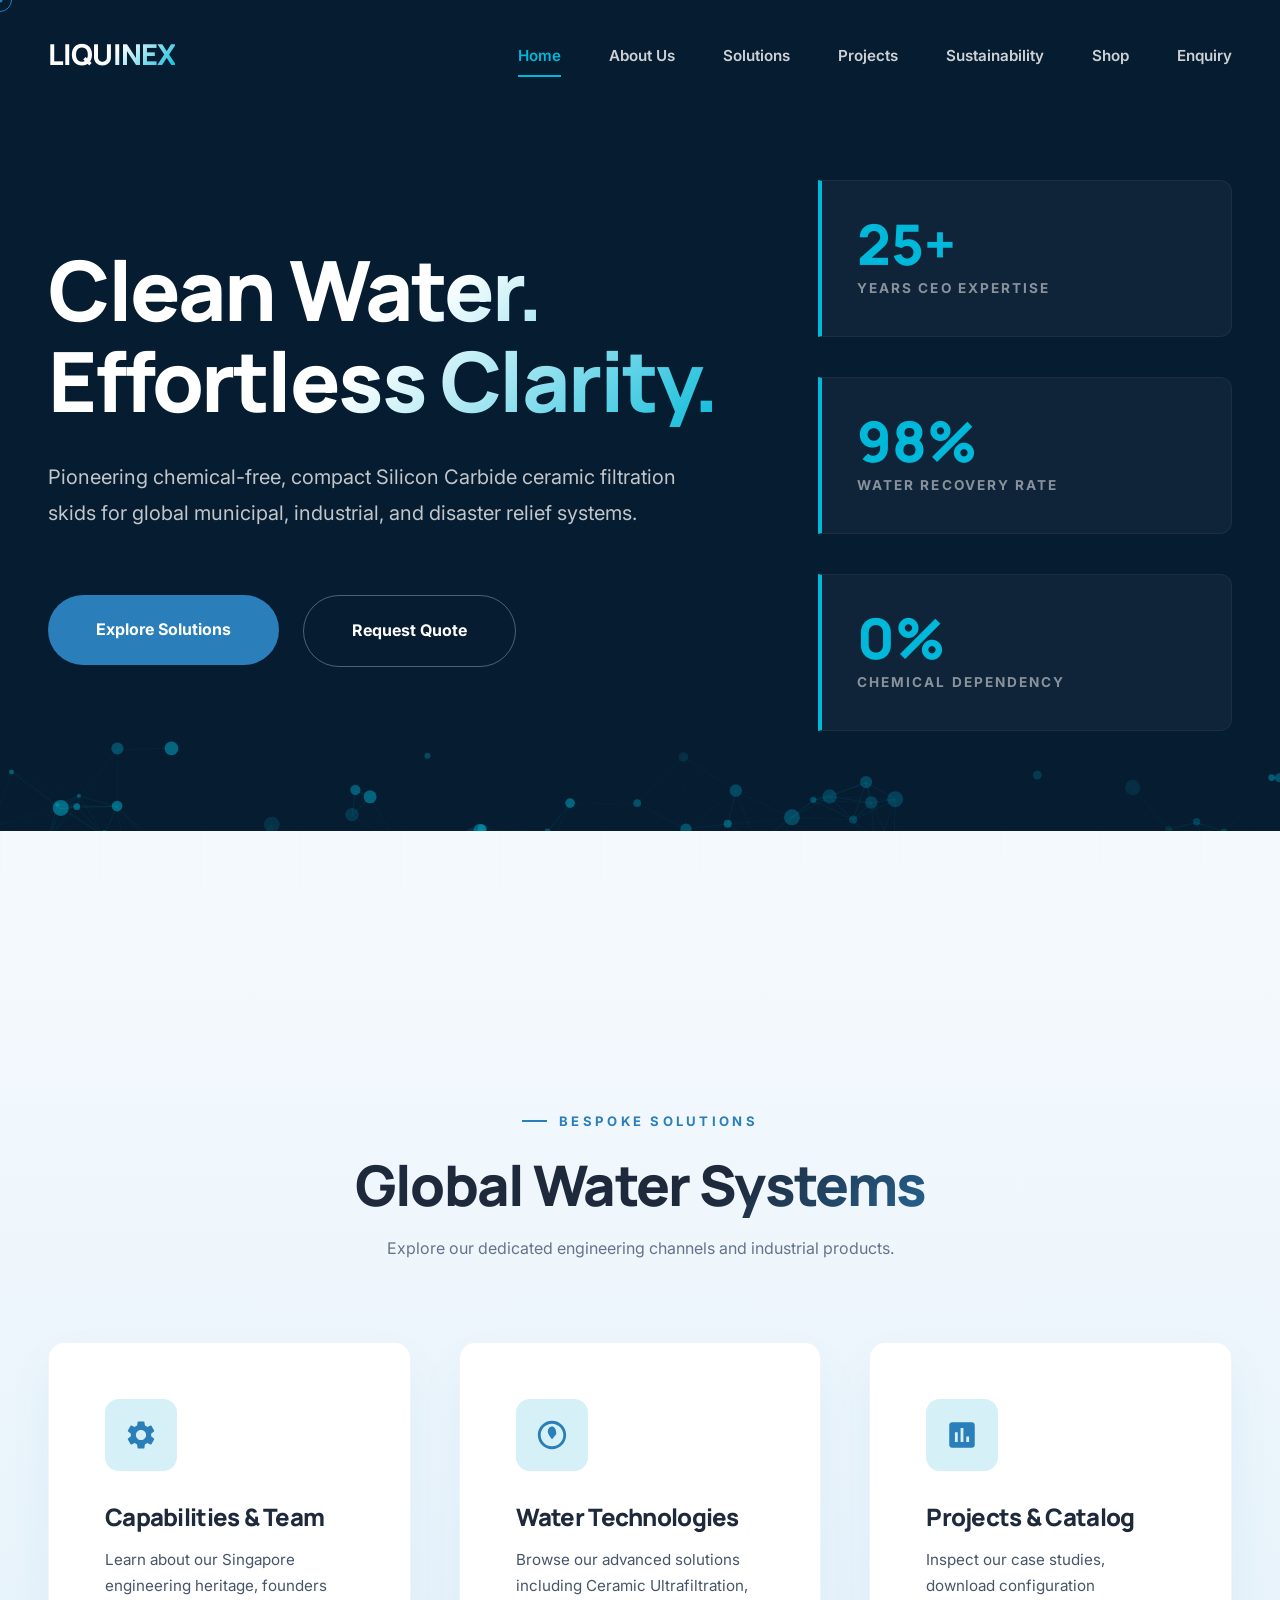
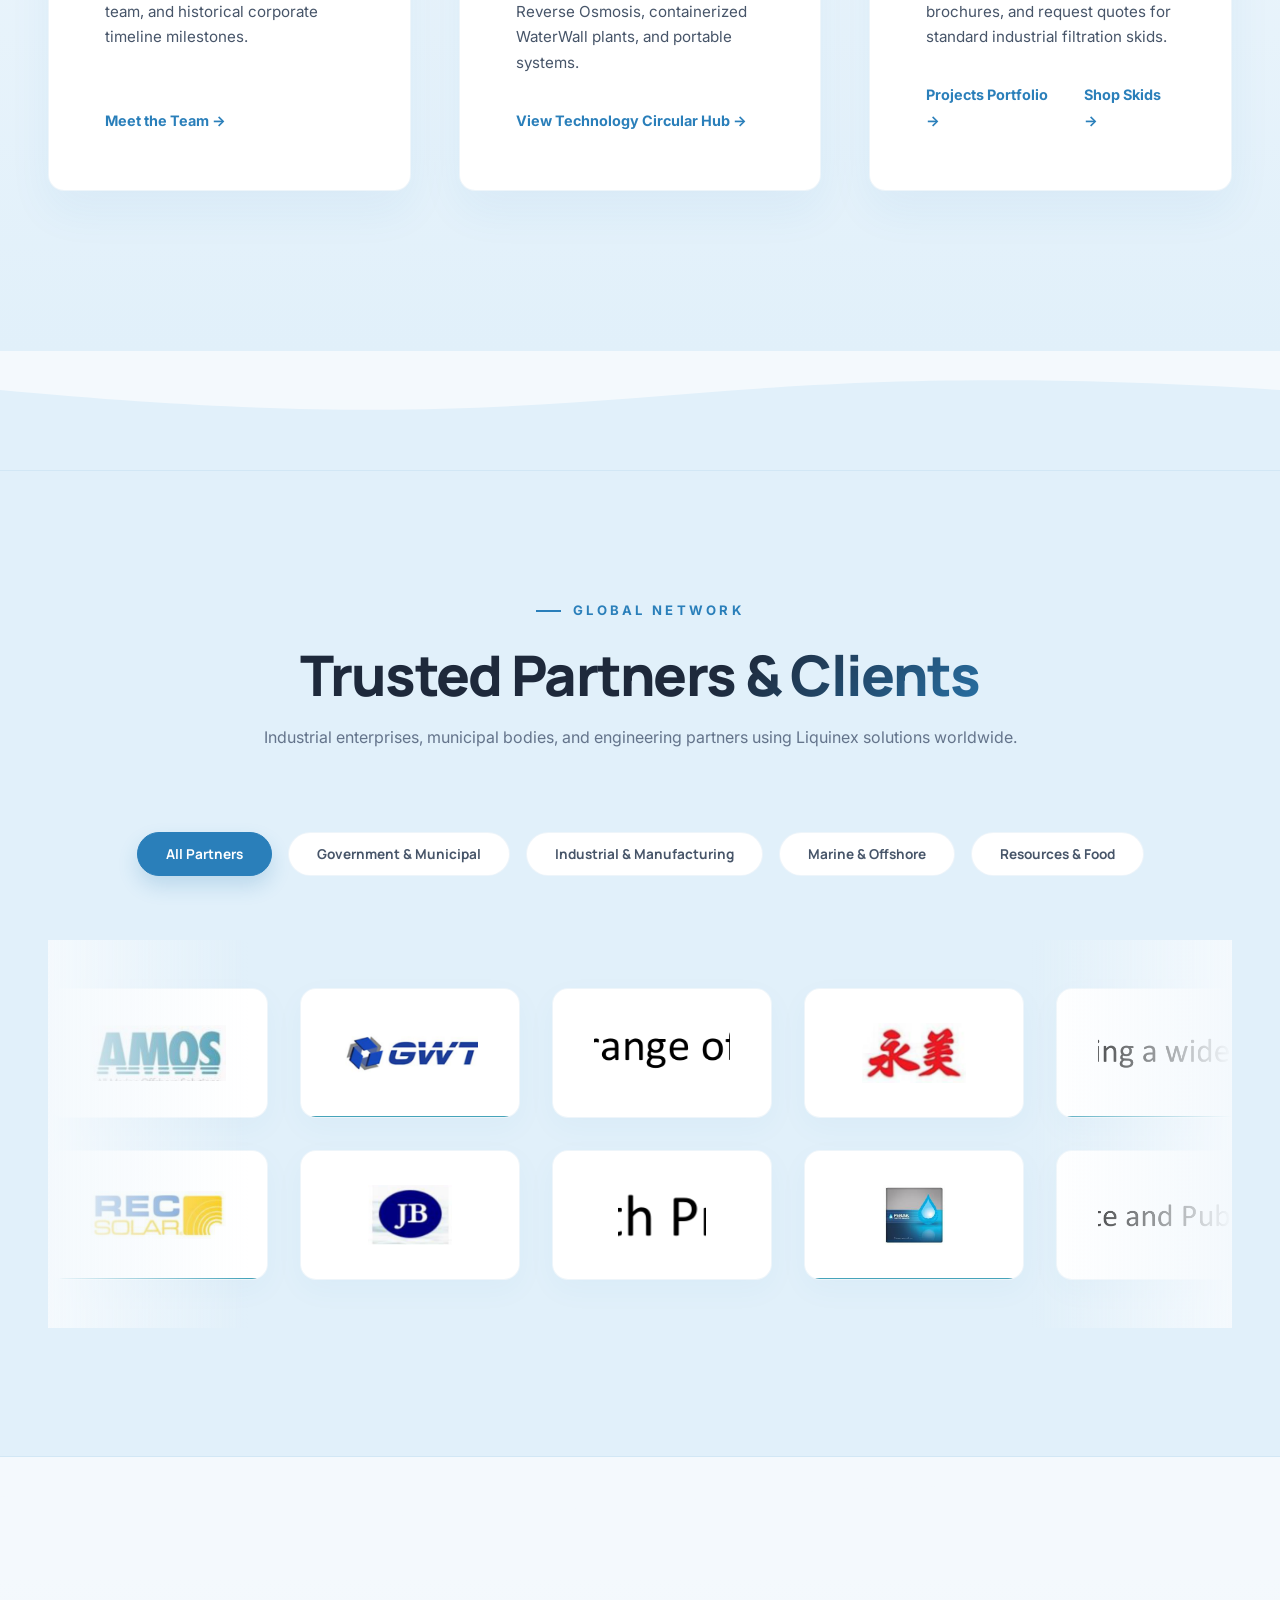
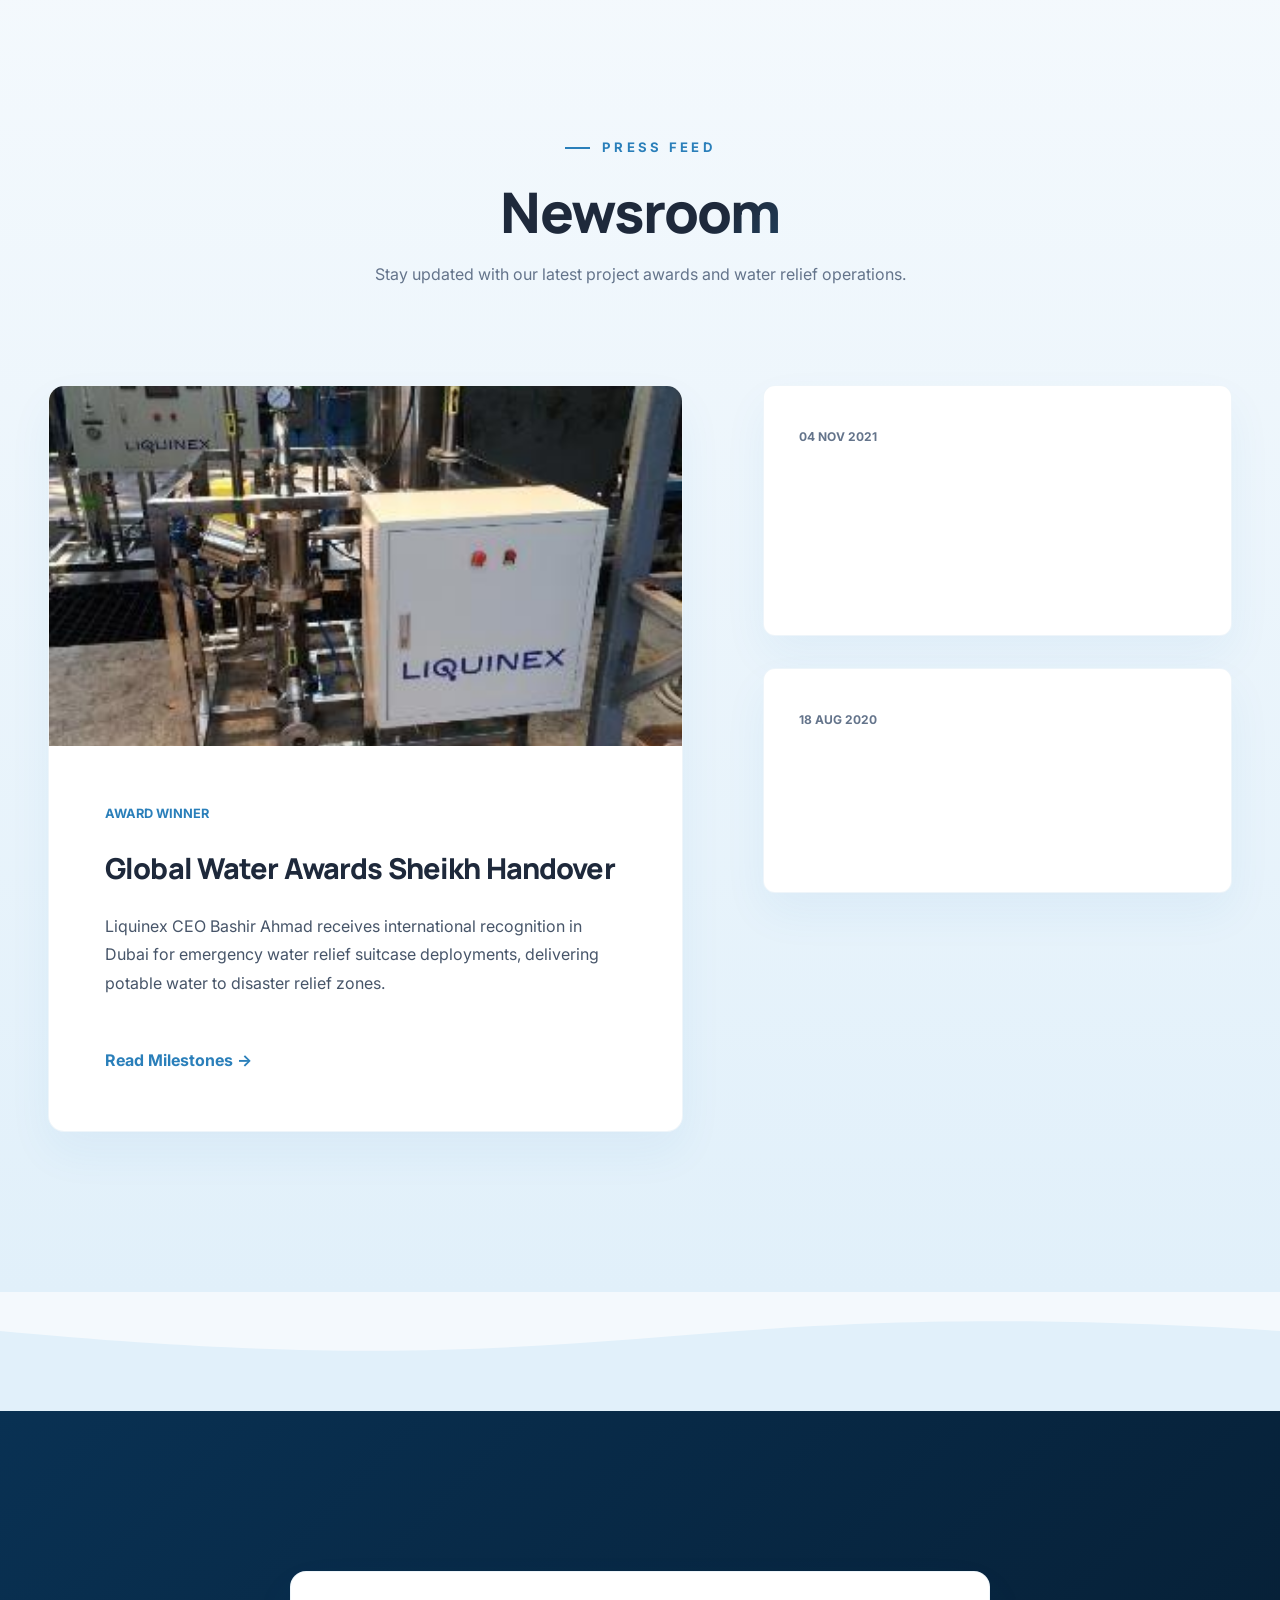
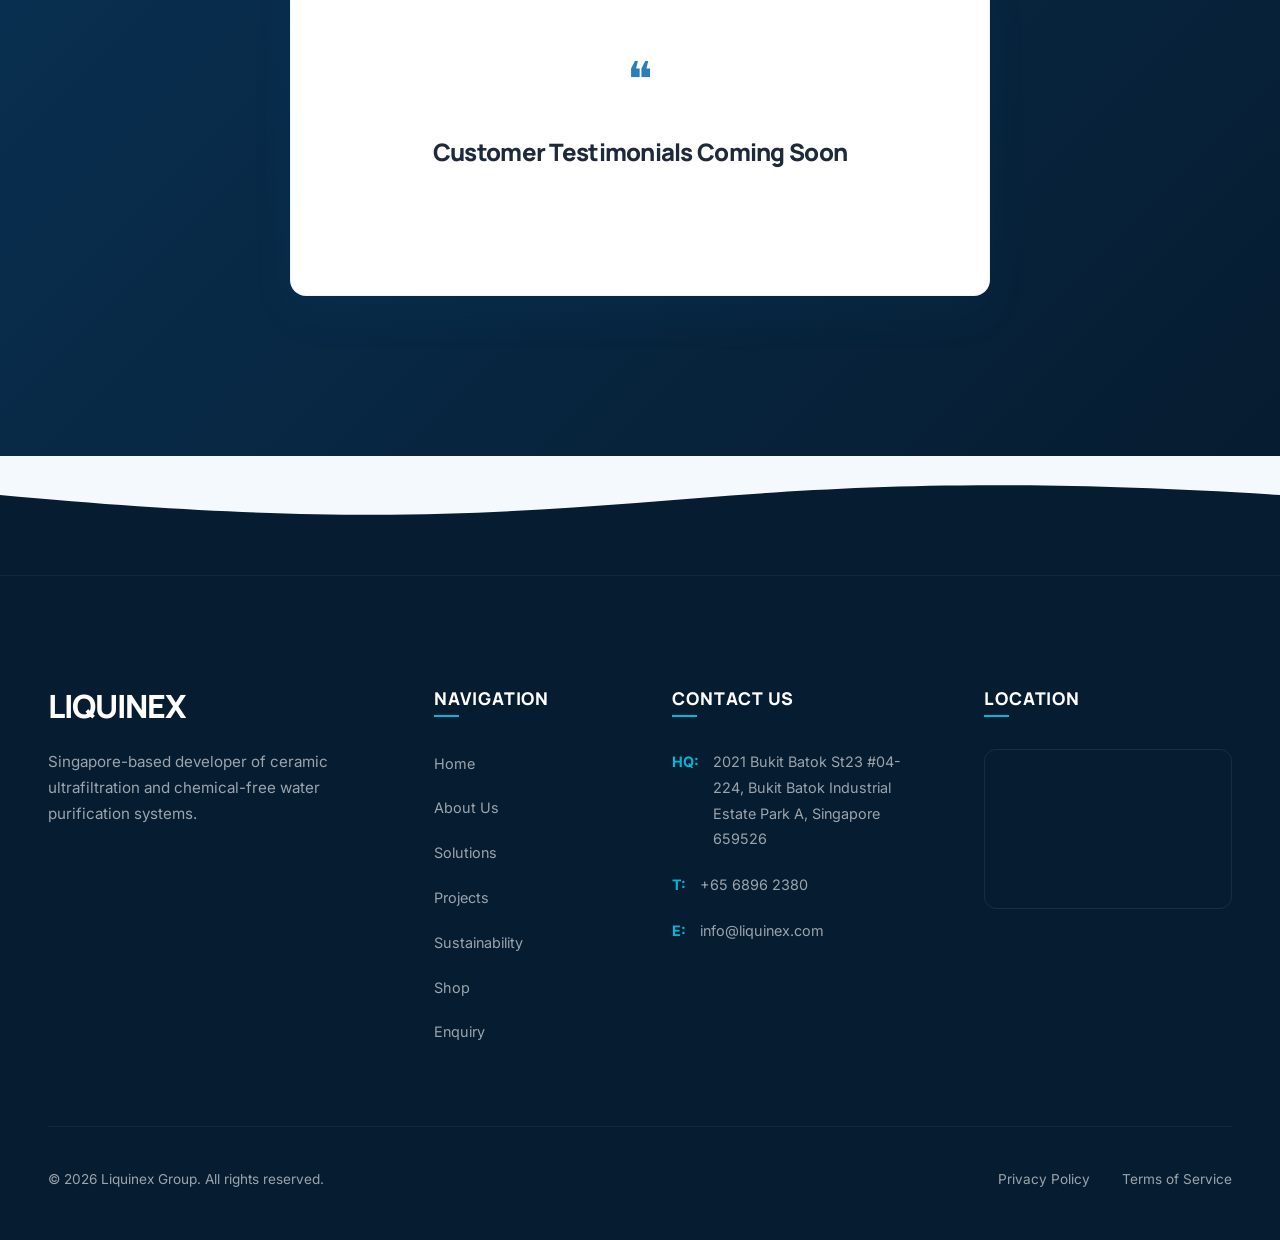
==== commit 41b878c1: "Introduce looping video backgrounds on all section hero banners with radial overlay filters" ====
--- a/index.html
+++ b/index.html
@@ -36,6 +36,12 @@
 
     <!-- Hero Section (Interactive Canvas Particles & Stats) -->
     <section class="hero">
+    <div class="video-bg-container">
+        <video autoplay loop muted playsinline class="video-bg">
+            <source src="https://assets.mixkit.co/videos/preview/mixkit-abstract-liquid-blue-flow-background-40742-large.mp4" type="video/mp4">
+        </video>
+        <div class="video-bg-overlay"></div>
+    </div>
         <canvas id="hero-canvas"></canvas>
         <div class="container">
             <div class="hero-grid">
--- a/styles/main.css
+++ b/styles/main.css
@@ -464,6 +464,42 @@
     font-weight: 700;
 }
 
+/* Video Background container styling */
+.video-bg-container {
+    position: absolute;
+    top: 0;
+    left: 0;
+    width: 100%;
+    height: 100%;
+    overflow: hidden;
+    z-index: 1;
+    pointer-events: none;
+}
+
+.video-bg {
+    width: 100%;
+    height: 100%;
+    object-fit: cover;
+    opacity: 0.16; /* Soft blending with background */
+    transition: opacity 0.5s ease;
+}
+
+.video-bg-overlay {
+    position: absolute;
+    top: 0;
+    left: 0;
+    width: 100%;
+    height: 100%;
+    background: radial-gradient(circle at center, rgba(6, 28, 48, 0.15) 0%, rgba(6, 28, 48, 0.75) 100%);
+    z-index: 2;
+}
+
+/* Ensure header contents sit above the background video */
+.hero .container, .subpage-header .container {
+    position: relative;
+    z-index: 10;
+}
+
 /* Subpage Header Banner */
 .subpage-header {
     background-color: var(--color-bg-navy);
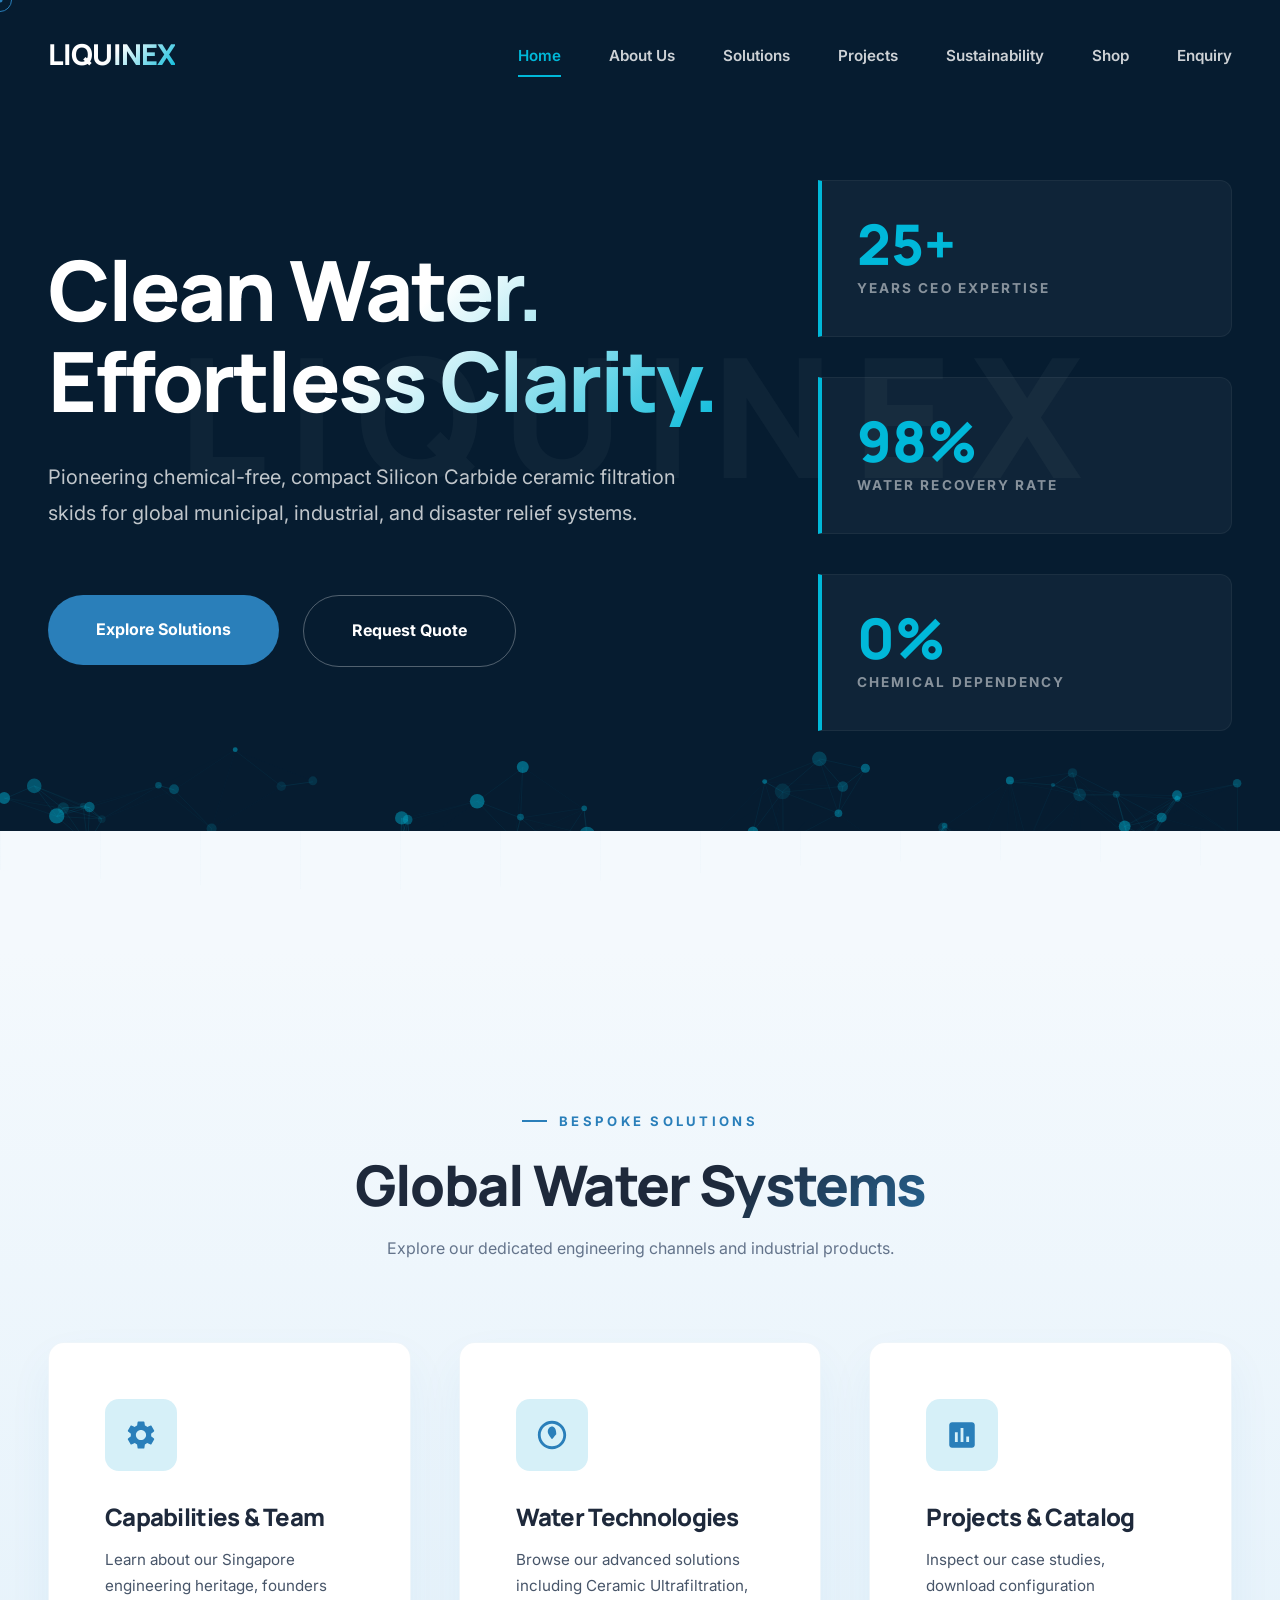
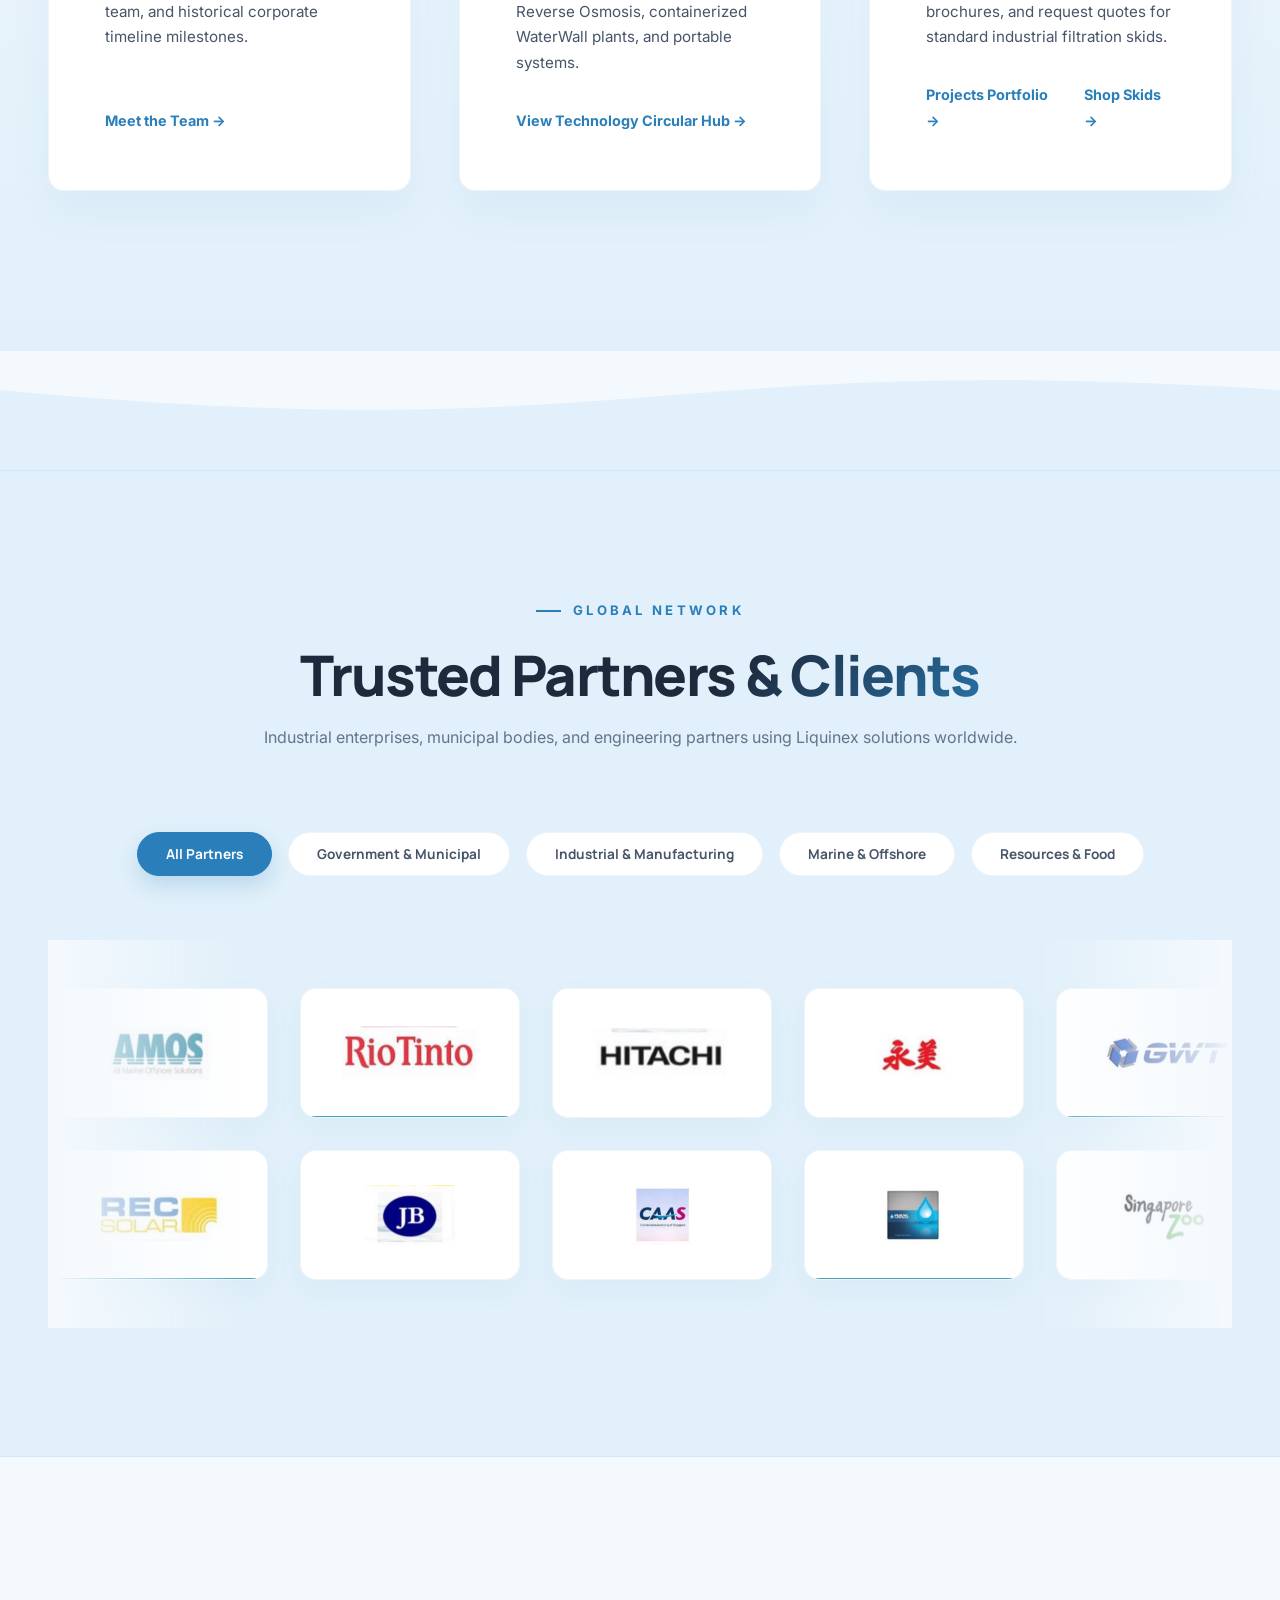
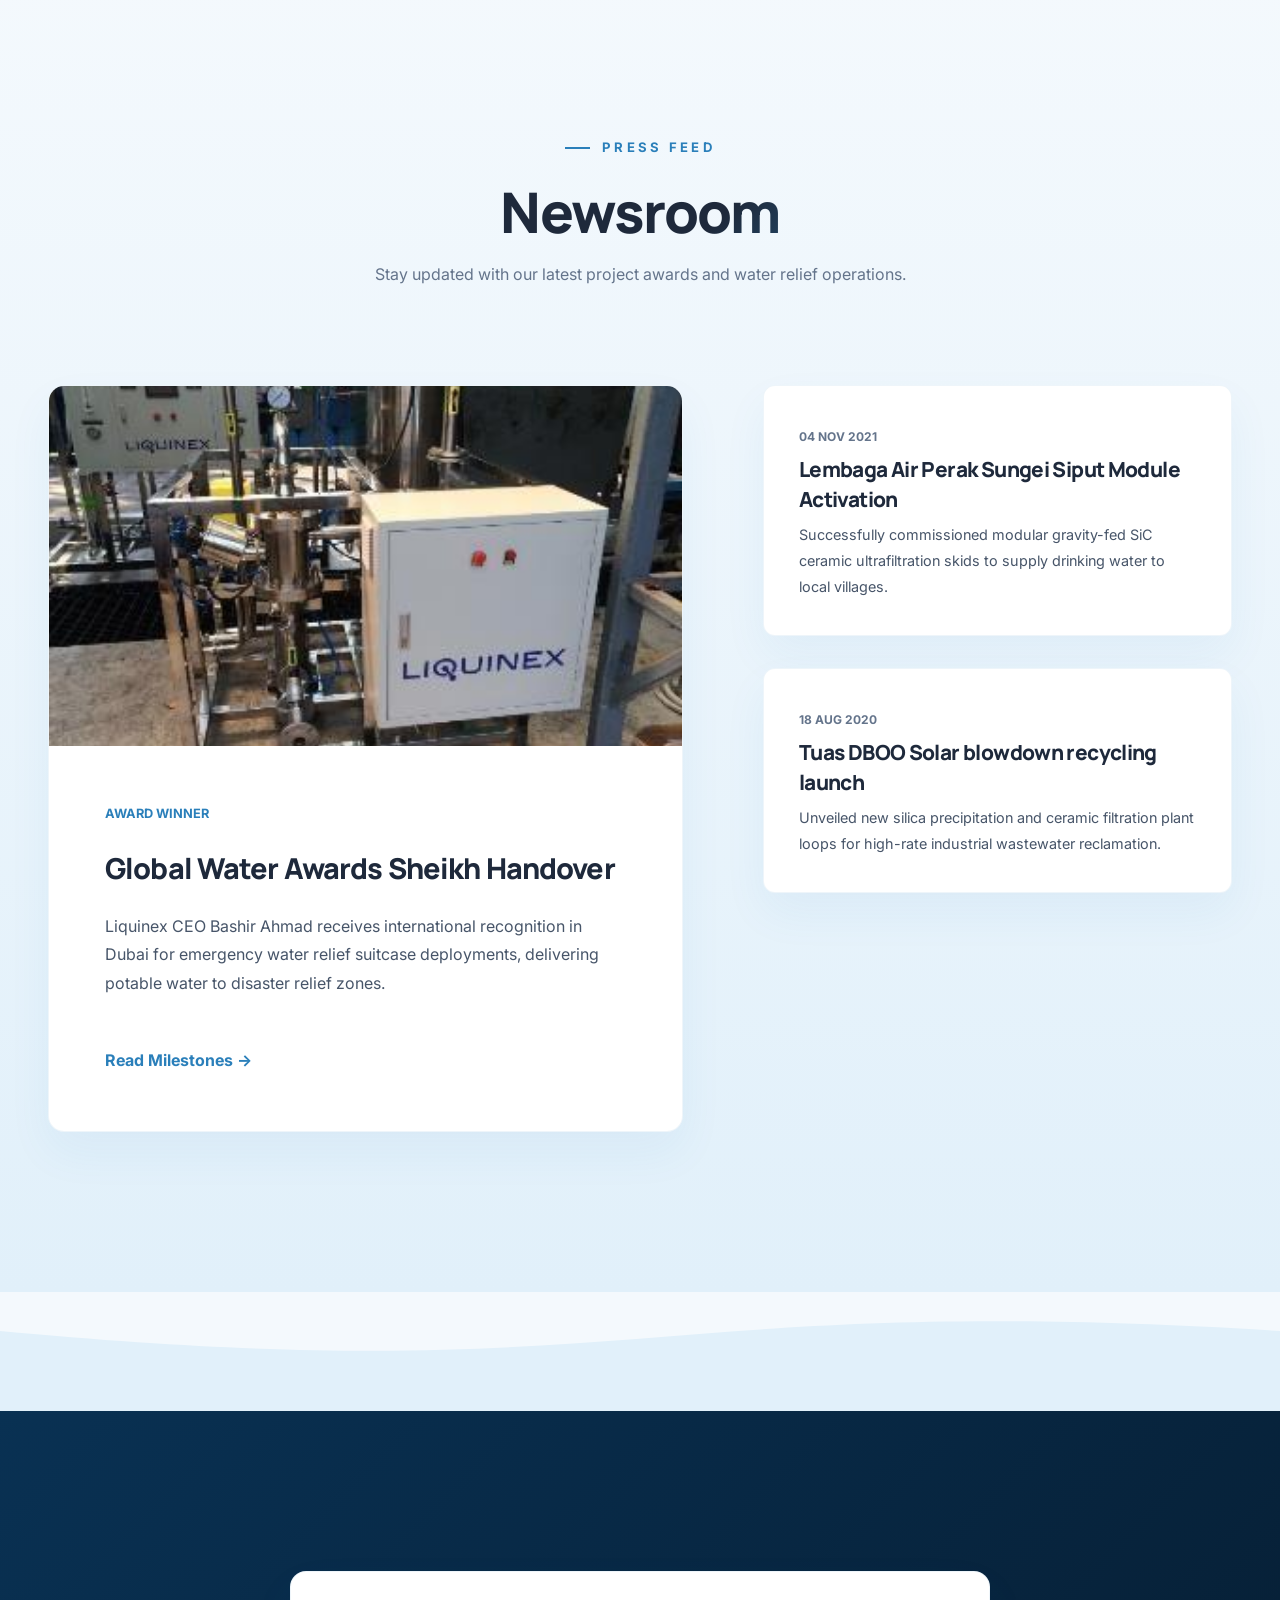
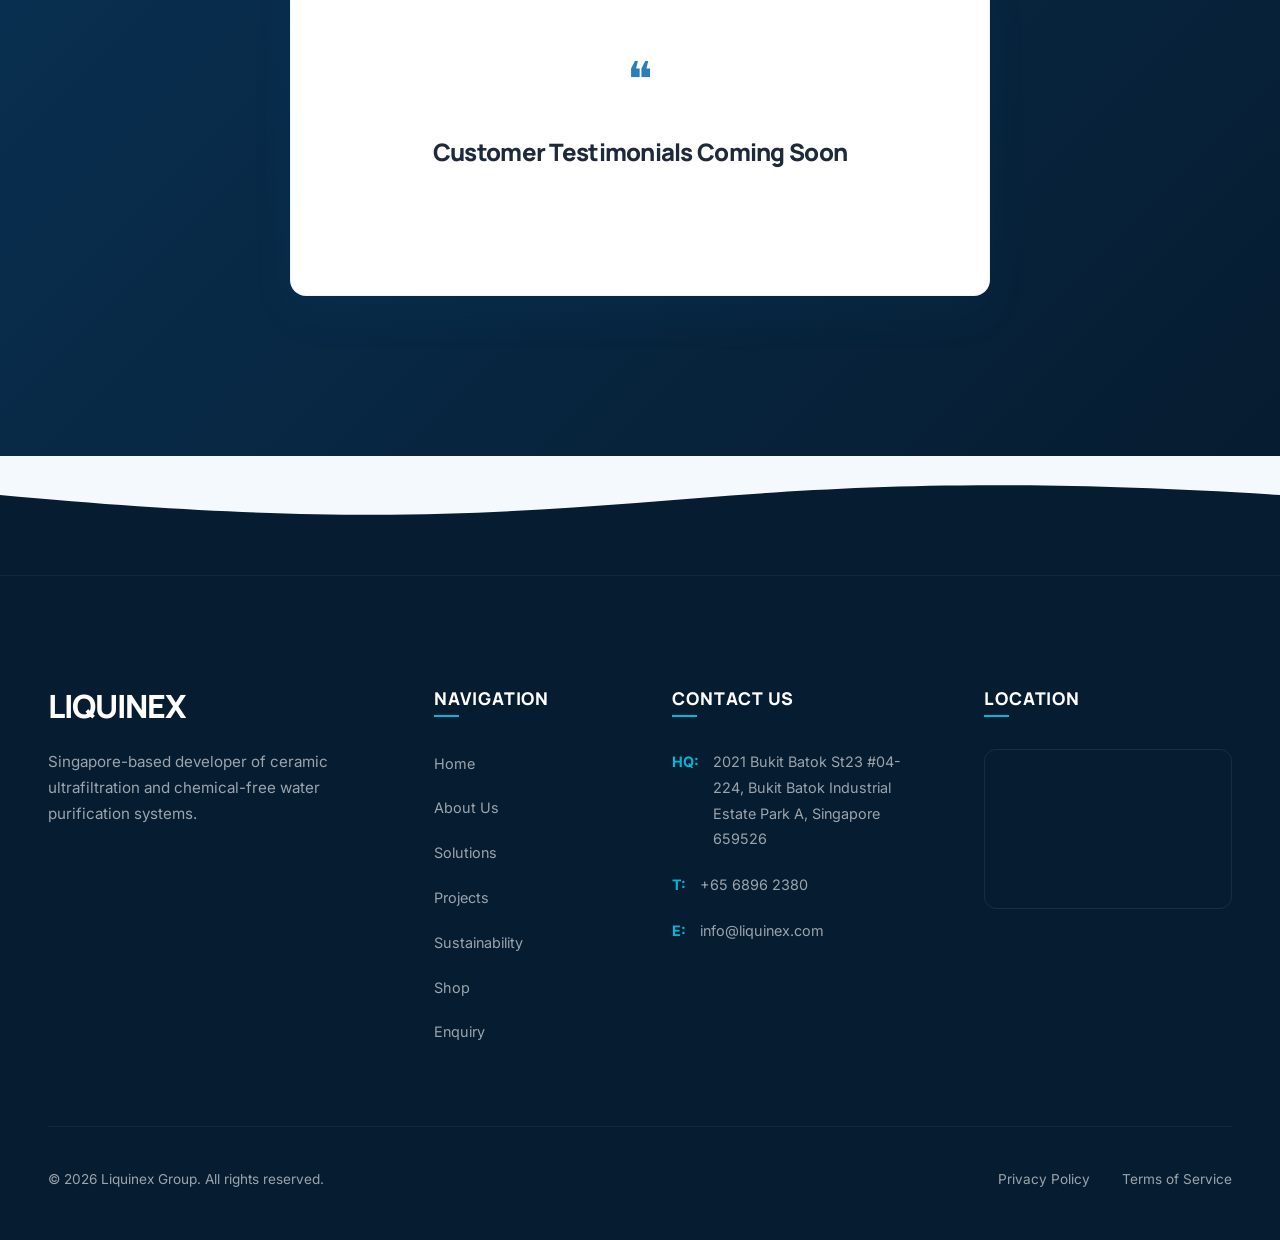
==== commit 6669a49e: "Fix hero background video positioning and add giant translucent watermark headings in hero banners" ====
--- a/index.html
+++ b/index.html
@@ -36,6 +36,7 @@
 
     <!-- Hero Section (Interactive Canvas Particles & Stats) -->
     <section class="hero">
+    <div class="hero-watermark-bg">LIQUINEX</div>
     <div class="video-bg-container">
         <video autoplay loop muted playsinline class="video-bg">
             <source src="https://assets.mixkit.co/videos/preview/mixkit-abstract-liquid-blue-flow-background-40742-large.mp4" type="video/mp4">
--- a/styles/main.css
+++ b/styles/main.css
@@ -354,6 +354,7 @@
 }
 
 .hero {
+    position: relative; /* Fix absolute video positioning */
     background-color: var(--color-bg-navy);
     min-height: 90vh;
     padding-top: 180px;
@@ -2263,3 +2264,26 @@
         left: 0;
     }
 }
+
+/* Translucent Background watermark heading copy */
+.hero-watermark-bg, .subpage-watermark-bg {
+    position: absolute;
+    top: 50%;
+    left: 50%;
+    transform: translate(-50%, -50%);
+    font-size: 13vw;
+    font-weight: 800;
+    color: rgba(255, 255, 255, 0.035); /* Translucent */
+    text-transform: uppercase;
+    letter-spacing: 0.12em;
+    z-index: 2; /* Sits behind text content but above video overlay */
+    pointer-events: none;
+    user-select: none;
+    font-family: 'Manrope', sans-serif;
+    white-space: nowrap;
+    text-align: center;
+}
+.subpage-watermark-bg {
+    top: 60%;
+    font-size: 11vw;
+}
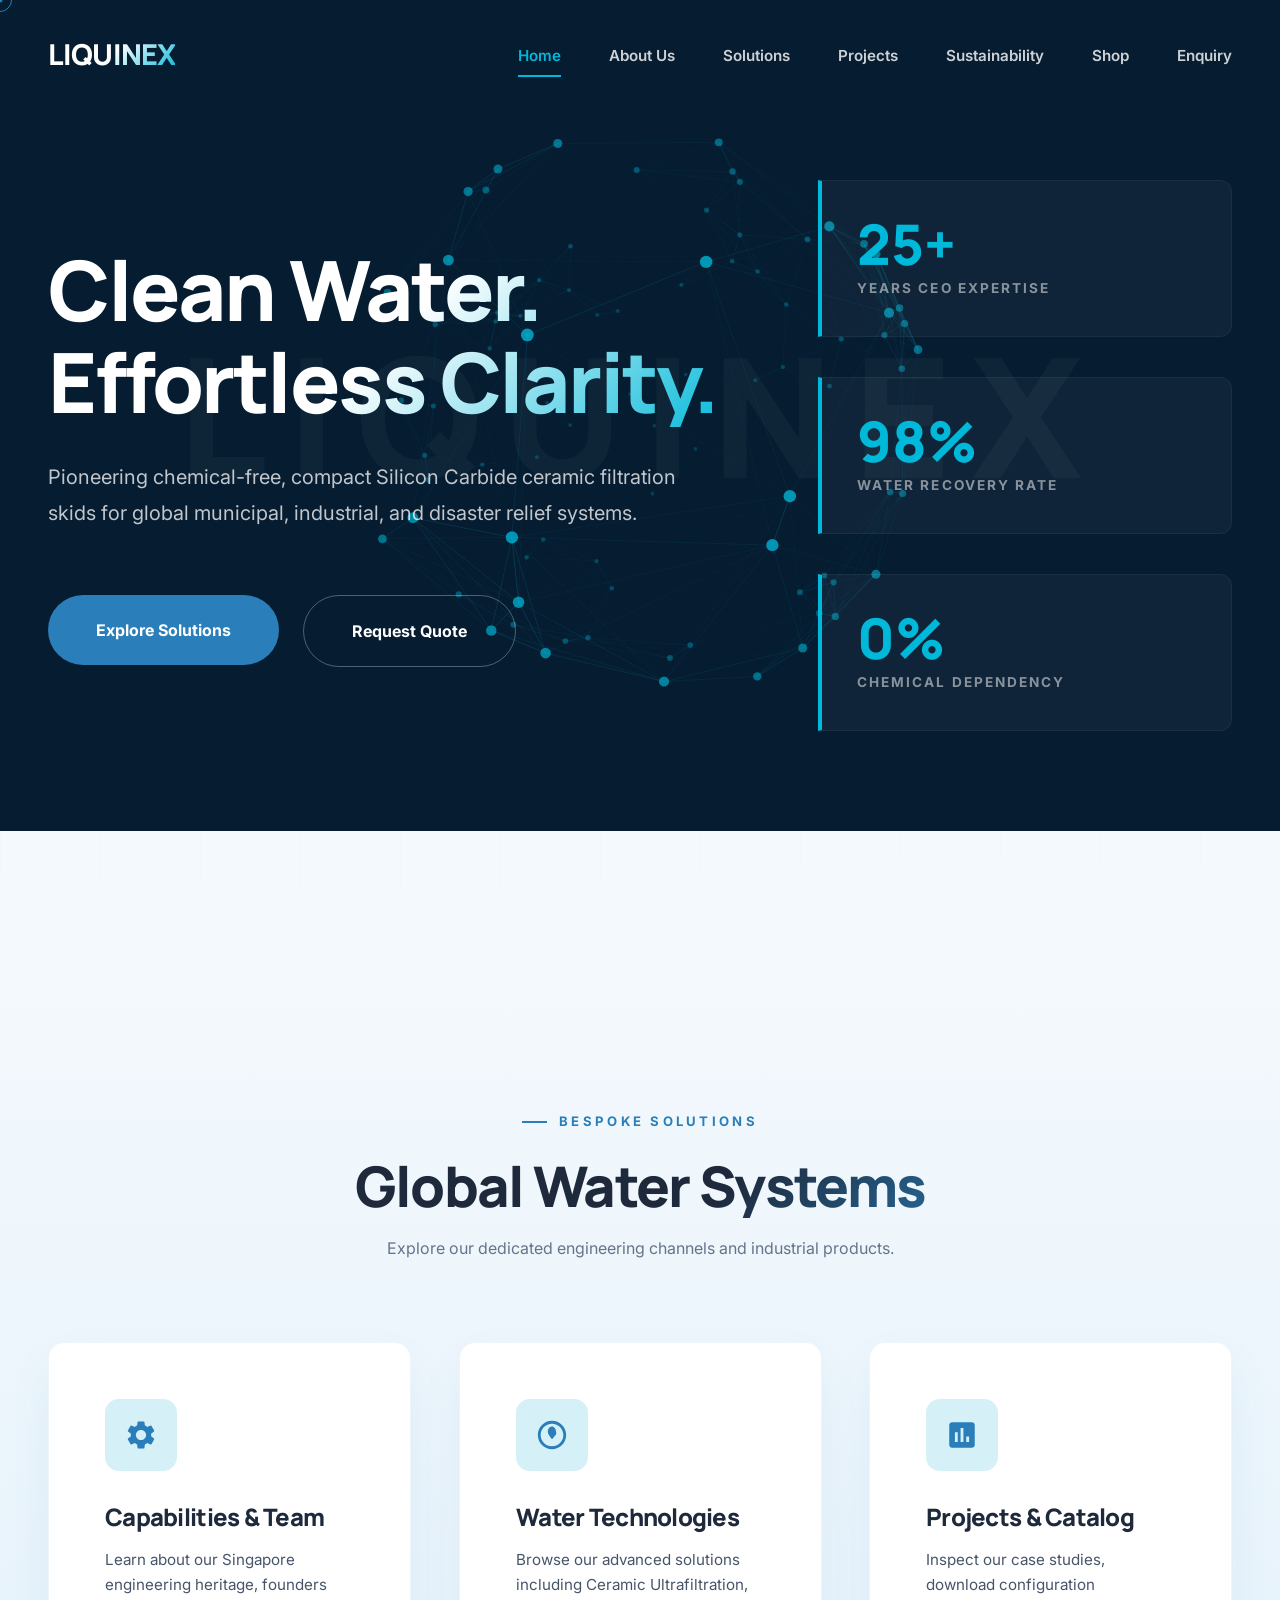
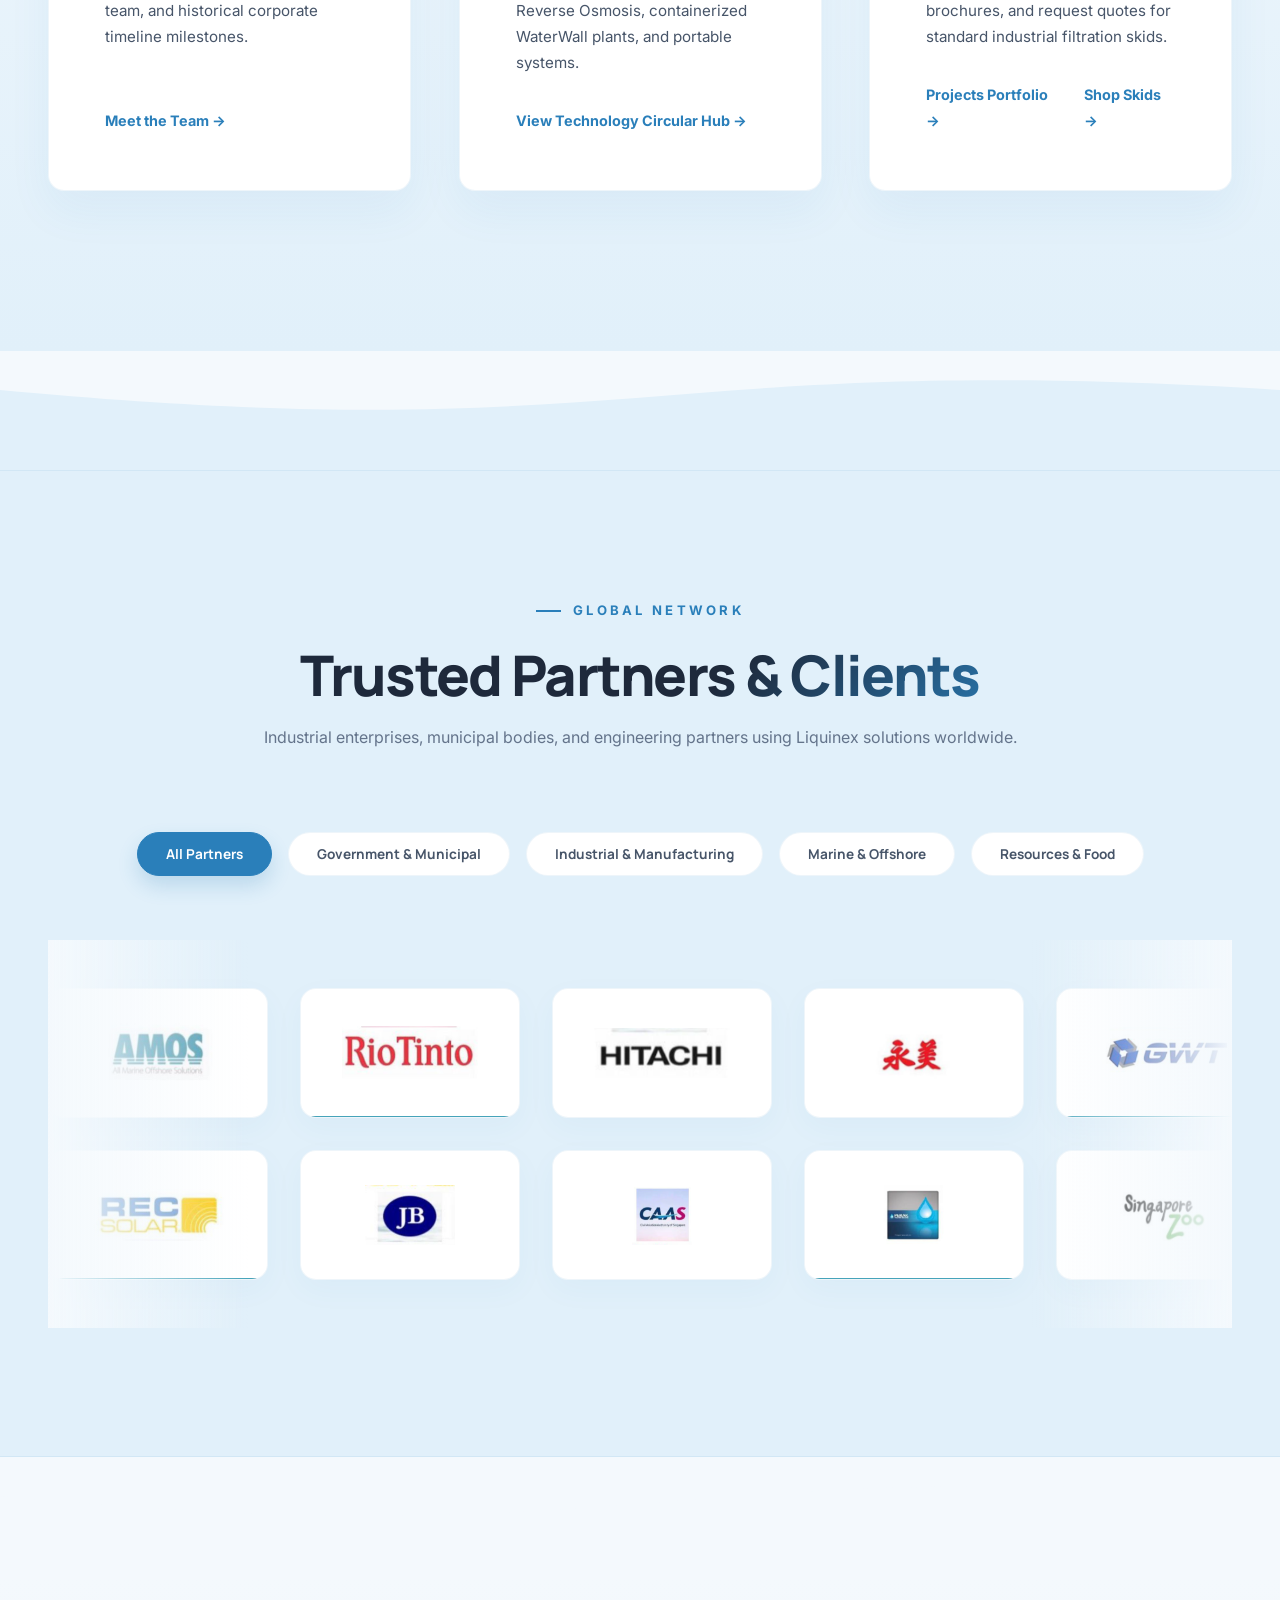
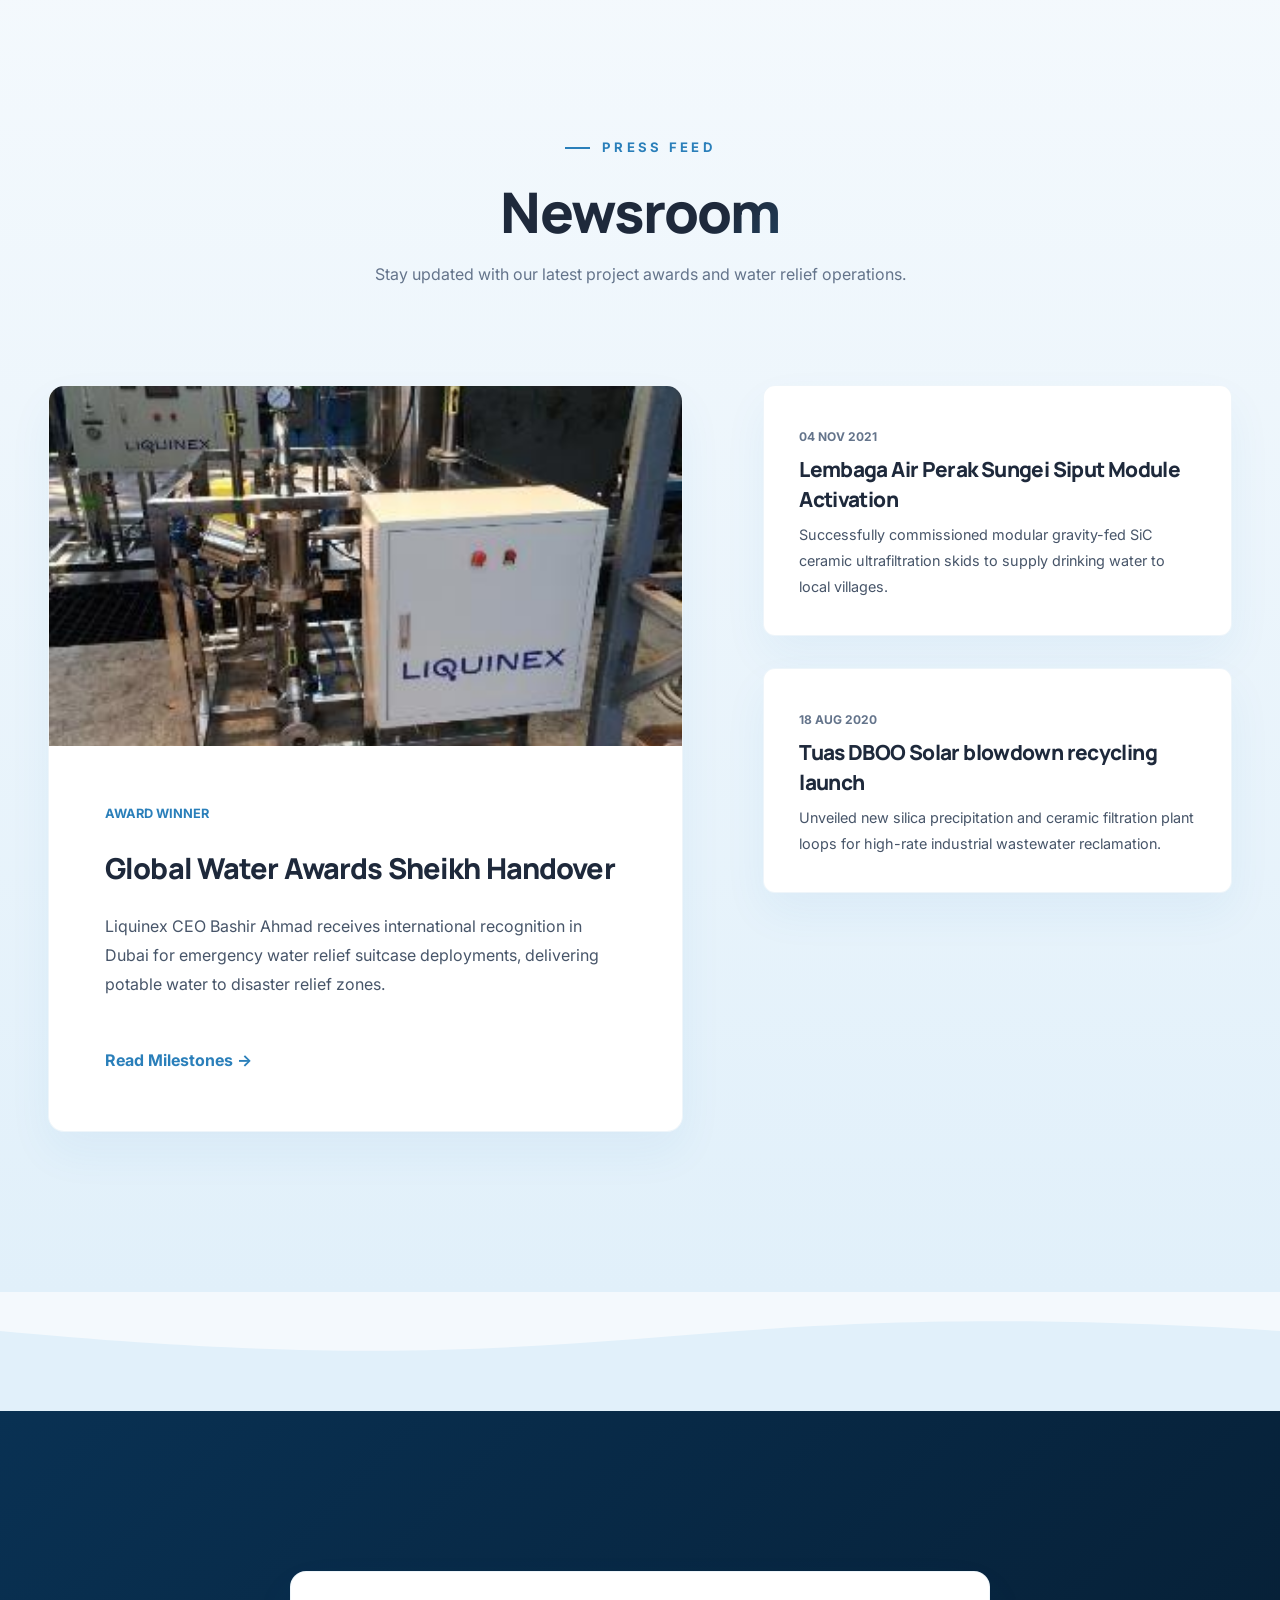
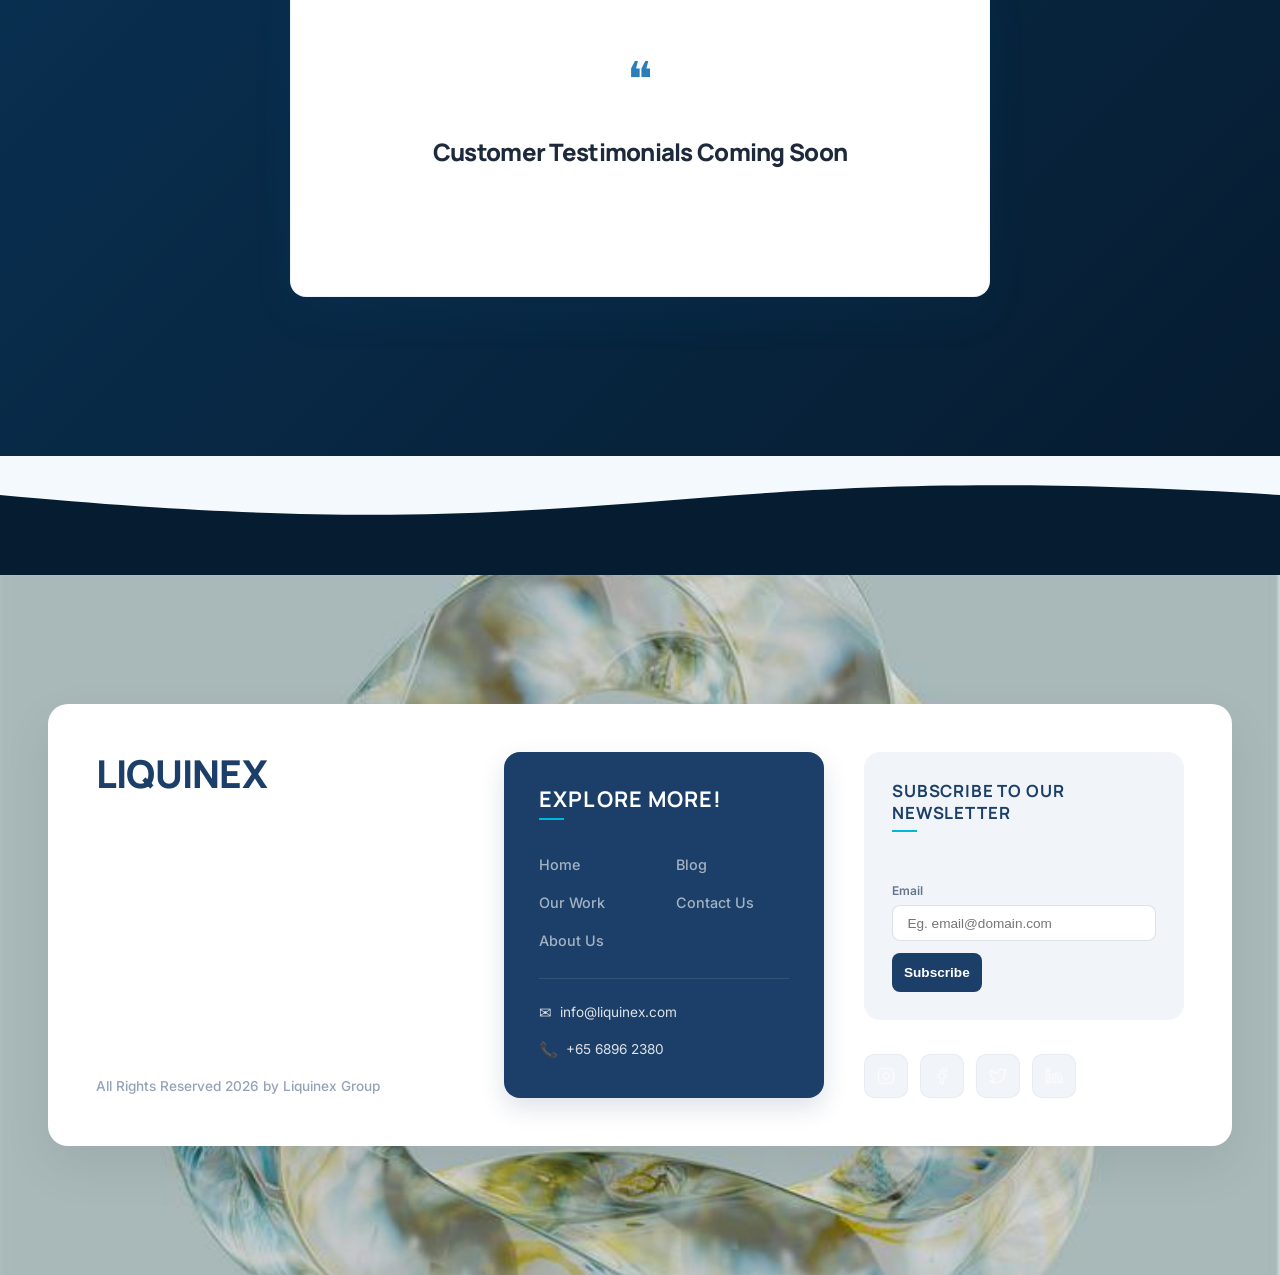
==== commit e3df8d8a: "Implement floating card footer exactly matching OpenCore mockup with 3D glass ring background and ne" ====
--- a/index.html
+++ b/index.html
@@ -271,55 +271,69 @@
     </div>
 
     <!-- Editorial Footer -->
-    <footer>
-        <div class="container">
-            <div class="footer-grid">
-                <div class="footer-brand">
-                    <h2 class="logo-text" style="font-size: 2rem;">LIQUINEX</h2>
-                    <p style="font-size: 0.95rem; line-height: 1.7; max-width: 320px;">Singapore-based developer of ceramic ultrafiltration and chemical-free water purification systems.</p>
-                </div>
-                <div>
-                    <h4>Navigation</h4>
-                    <ul class="footer-links">
-                        <li><a href="index.html">Home</a></li>
-                        <li><a href="about.html">About Us</a></li>
-                        <li><a href="solutions.html">Solutions</a></li>
-                        <li><a href="projects.html">Projects</a></li>
-                        <li><a href="sustainability.html">Sustainability</a></li>
-                        <li><a href="shop.html">Shop</a></li>
-                        <li><a href="enquiry.html">Enquiry</a></li>
-                    </ul>
-                </div>
-                <div>
-                    <h4>Contact Us</h4>
-                    <ul class="footer-contact-list">
-                        <li class="footer-contact-item">
-                            <span>HQ:</span>
-                            <span>2021 Bukit Batok St23 #04-224, Bukit Batok Industrial Estate Park A, Singapore 659526</span>
-                        </li>
-                        <li class="footer-contact-item">
-                            <span>T:</span>
-                            <span>+65 6896 2380</span>
-                        </li>
-                        <li class="footer-contact-item">
-                            <span>E:</span>
-                            <span><a href="mailto:info@liquinex.com">info@liquinex.com</a></span>
-                        </li>
-                    </ul>
-                </div>
-                <div>
-                    <h4>Location</h4>
-                    <div class="map-container">
-                        <iframe src="https://www.google.com/maps/embed?pb=!1m18!1m12!1m3!1d3988.752317374776!2d103.7554901!3d1.3244835!2m3!1f0!2f0!3f0!3m2!1i1024!2i768!4f13.1!3m3!1m2!1s0x31da106368d1ea01%3A0x6b1ea8e057f9202a!2sBukit%20Batok%20St%2023!5e0!3m2!1sen!2ssg!4v1689000000000!5m2!1sen!2ssg" 
-                                width="100%" height="100%" style="border:0;" allowfullscreen="" loading="lazy"></iframe>
-                    </div>
-                </div>
-            </div>
-            <div class="footer-bottom">
-                <p>&copy; 2026 Liquinex Group. All rights reserved.</p>
-                <div class="footer-bottom-links">
-                    <a href="#">Privacy Policy</a>
-                    <a href="#">Terms of Service</a>
+        <!-- Floating Panel Footer -->
+    <footer class="custom-floating-footer">
+        <div class="container">
+            <div class="custom-footer-card reveal-on-scroll">
+                <!-- Left Column -->
+                <div class="footer-left-col">
+                    <h2 class="footer-brand-logo">LIQUINEX</h2>
+                    <div class="footer-copyright-text">All Rights Reserved 2026 by Liquinex Group</div>
+                </div>
+                
+                <!-- Middle Column -->
+                <div class="footer-middle-col">
+                    <div class="footer-explore-card">
+                        <h4>Explore More!</h4>
+                        <div class="footer-explore-links">
+                            <div class="explore-links-col">
+                                <a href="index.html">Home</a>
+                                <a href="projects.html">Our Work</a>
+                                <a href="about.html">About Us</a>
+                            </div>
+                            <div class="explore-links-col">
+                                <a href="solutions.html">Blog</a>
+                                <a href="enquiry.html">Contact Us</a>
+                            </div>
+                        </div>
+                        <div class="footer-explore-contact">
+                            <div class="explore-contact-item">
+                                <span class="contact-icon">✉</span> info@liquinex.com
+                            </div>
+                            <div class="explore-contact-item">
+                                <span class="contact-icon">📞</span> +65 6896 2380
+                            </div>
+                        </div>
+                    </div>
+                </div>
+                
+                <!-- Right Column -->
+                <div class="footer-right-col">
+                    <div class="footer-subscribe-card">
+                        <h4>Subscribe To Our Newsletter</h4>
+                        <form onsubmit="event.preventDefault(); alert('Thank you for subscribing to our newsletter!');">
+                            <div class="subscribe-form-group">
+                                <label>Email</label>
+                                <input type="email" placeholder="Eg. email@domain.com" required>
+                            </div>
+                            <button type="submit">Subscribe</button>
+                        </form>
+                    </div>
+                    
+                    <div class="footer-social-icons">
+                        <a href="https://instagram.com" target="_blank" class="social-icon-badge" aria-label="Instagram">
+                            <svg width="18" height="18" viewBox="0 0 24 24" fill="none" stroke="currentColor" stroke-width="2" stroke-linecap="round" stroke-linejoin="round"><rect x="2" y="2" width="20" height="20" rx="5" ry="5"></rect><path d="M16 11.37A4 4 0 1 1 12.63 8 4 4 0 0 1 16 11.37z"></path><line x1="17.5" y1="6.5" x2="17.51" y2="6.5"></line></svg>
+                        </a>
+                        <a href="https://facebook.com" target="_blank" class="social-icon-badge" aria-label="Facebook">
+                            <svg width="18" height="18" viewBox="0 0 24 24" fill="none" stroke="currentColor" stroke-width="2" stroke-linecap="round" stroke-linejoin="round"><path d="M18 2h-3a5 5 0 0 0-5 5v3H7v4h3v8h4v-8h3l1-4h-4V7a1 1 0 0 1 1-1h3z"></path></svg>
+                        </a>
+                        <a href="https://twitter.com" target="_blank" class="social-icon-badge" aria-label="Twitter">
+                            <svg width="18" height="18" viewBox="0 0 24 24" fill="none" stroke="currentColor" stroke-width="2" stroke-linecap="round" stroke-linejoin="round"><path d="M23 3a10.9 10.9 0 0 1-3.14 1.53 4.48 4.48 0 0 0-7.86 3v1A10.66 10.66 0 0 1 3 4s-4 9 5 13a11.64 11.64 0 0 1-7 2c9 5 20 0 20-11.5a4.5 4.5 0 0 0-.08-.83A7.72 7.72 0 0 0 23 3z"></path></svg>
+                        </a>
+                        <a href="https://linkedin.com" target="_blank" class="social-icon-badge" aria-label="LinkedIn">
+                            <svg width="18" height="18" viewBox="0 0 24 24" fill="none" stroke="currentColor" stroke-width="2" stroke-linecap="round" stroke-linejoin="round"><path d="M16 8a6 6 0 0 1 6 6v7h-4v-7a2 2 0 0 0-2-2 2 2 0 0 0-2 2v7h-4v-7a6 6 0 0 1 6-6z"></path><rect x="2" y="9" width="4" height="12"></rect><circle cx="4" cy="4" r="2"></circle></svg>
+                        </a>
+                    </div>
                 </div>
             </div>
         </div>
--- a/styles/main.css
+++ b/styles/main.css
@@ -38,11 +38,30 @@
     --transition-slow: 0.9s cubic-bezier(0.16, 1, 0.3, 1);
 }
 
-/* Advanced 3D Tilt Card Transformations */
+/* Advanced 3D Tilt Card Transformations with Inner Depth Parallax */
 .story-card, .partner-logo-card, .featured-press-card, .press-feed-item, .solution-detail-card, .milestone-card, .spec-card {
     transform-style: preserve-3d;
     transform: perspective(1000px) rotateX(var(--rx, 0deg)) rotateY(var(--ry, 0deg));
     transition: transform 0.15s ease-out, box-shadow 0.3s ease;
+}
+
+/* Translate children of the 3D cards along Z-axis on hover */
+.story-card:hover h4, .featured-press-card:hover h4, .solution-detail-card:hover h3, .milestone-card:hover h3, .spec-card:hover h4 {
+    transform: translateZ(45px);
+}
+.story-card:hover p, .featured-press-card:hover p, .solution-detail-card:hover p, .milestone-card:hover p, .spec-card:hover p {
+    transform: translateZ(25px);
+}
+.story-card:hover .story-card-icon, .featured-press-card:hover .featured-press-img, .solution-detail-card:hover .solution-icon-wrapper, .spec-card:hover .spec-card-icon {
+    transform: translateZ(60px);
+}
+/* Add transitions to all card children for smooth translateZ */
+.story-card h4, .story-card p, .story-card .story-card-icon,
+.featured-press-card h4, .featured-press-card p, .featured-press-card .featured-press-img,
+.solution-detail-card h3, .solution-detail-card p, .solution-detail-card .solution-icon-wrapper,
+.milestone-card h3, .milestone-card p,
+.spec-card h4, .spec-card p, .spec-card .spec-card-icon {
+    transition: transform 0.3s cubic-bezier(0.25, 1, 0.5, 1);
 }
 
 /* Reset & Scrollbar */
@@ -2113,15 +2132,17 @@
 }
 
 /* Scroll reveals */
+/* Scroll reveals with 3D perspective panels entry */
 .reveal-on-scroll {
     opacity: 0;
-    transform: translateY(35px);
+    transform: perspective(1200px) rotateX(12deg) translateY(45px);
     transition: opacity 1.2s cubic-bezier(0.16, 1, 0.3, 1), transform 1.2s cubic-bezier(0.16, 1, 0.3, 1);
+    transform-origin: center top;
 }
 
 .reveal-on-scroll.revealed {
     opacity: 1;
-    transform: translateY(0);
+    transform: perspective(1200px) rotateX(0deg) translateY(0);
 }
 
 /* Responsive Media Queries overrides */
@@ -2287,3 +2308,613 @@
     top: 60%;
     font-size: 11vw;
 }
+
+/* Glassmorphic Custom Contact Section Layout */
+#enquiry {
+    background: url('../assets/images/contact_bg.png') no-repeat center center;
+    background-size: cover;
+    padding: 10rem 0;
+    position: relative;
+    z-index: 10;
+}
+
+#enquiry::before {
+    content: '';
+    position: absolute;
+    top: 0;
+    left: 0;
+    width: 100%;
+    height: 100%;
+    background: rgba(244, 249, 253, 0.45);
+    z-index: 1;
+}
+
+#enquiry .container {
+    z-index: 5;
+    position: relative;
+}
+
+.custom-contact-container {
+    display: grid;
+    grid-template-columns: 1.15fr 0.85fr;
+    gap: 2.5rem;
+    background: rgba(255, 255, 255, 0.45);
+    backdrop-filter: blur(25px);
+    -webkit-backdrop-filter: blur(25px);
+    border: 1px solid rgba(255, 255, 255, 0.55);
+    border-radius: 28px;
+    padding: 3rem;
+    box-shadow: 0 25px 55px rgba(15, 94, 156, 0.08);
+}
+
+.custom-contact-form-side {
+    padding-right: 1.5rem;
+}
+
+.custom-contact-title {
+    font-size: 3rem;
+    font-weight: 800;
+    color: #0a1c3a;
+    margin-bottom: 0.5rem;
+    font-family: 'Manrope', sans-serif;
+}
+
+.custom-contact-subtitle {
+    font-size: 1.1rem;
+    color: #475569;
+    margin-bottom: 1.5rem;
+}
+
+.custom-contact-subtitle .highlight-text {
+    font-weight: 700;
+    color: var(--color-primary);
+}
+
+.custom-contact-wave {
+    margin-bottom: 2.5rem;
+}
+
+.custom-form-row {
+    display: grid;
+    grid-template-columns: 1fr 1fr;
+    gap: 1.5rem;
+    margin-bottom: 1.5rem;
+}
+
+.custom-form-group {
+    margin-bottom: 1.5rem;
+    display: flex;
+    flex-direction: column;
+}
+
+.custom-form-group label {
+    font-size: 0.9rem;
+    font-weight: 600;
+    color: #334155;
+    margin-bottom: 0.5rem;
+    display: flex;
+    align-items: center;
+}
+
+.form-icon {
+    margin-right: 0.5rem;
+    font-size: 1.1rem;
+    color: var(--color-primary);
+}
+
+.custom-form-control {
+    background: rgba(255, 255, 255, 0.65);
+    border: 1px solid rgba(42, 127, 186, 0.15);
+    border-radius: 12px;
+    padding: 0.9rem 1.2rem;
+    font-size: 0.95rem;
+    color: #0f172a;
+    transition: all 0.3s ease;
+    font-family: 'Inter', sans-serif;
+    outline: none;
+}
+
+.custom-form-control:focus {
+    background: #ffffff;
+    border-color: var(--color-primary);
+    box-shadow: 0 0 0 4px rgba(42, 127, 186, 0.12);
+}
+
+.custom-phone-wrapper {
+    display: flex;
+    gap: 0.75rem;
+}
+
+.custom-country-code {
+    display: flex;
+    align-items: center;
+    gap: 0.4rem;
+    background: rgba(255, 255, 255, 0.65);
+    border: 1px solid rgba(42, 127, 186, 0.15);
+    border-radius: 12px;
+    padding: 0 0.85rem;
+    font-size: 0.95rem;
+    color: #334155;
+    cursor: pointer;
+    user-select: none;
+}
+
+.phone-input {
+    flex: 1;
+}
+
+.custom-textarea {
+    min-height: 120px;
+    resize: vertical;
+}
+
+.custom-pills-selector {
+    display: flex;
+    flex-wrap: wrap;
+    gap: 0.65rem;
+    margin-top: 0.5rem;
+}
+
+.custom-pill {
+    background: rgba(255, 255, 255, 0.65);
+    border: 1px solid rgba(42, 127, 186, 0.15);
+    border-radius: 20px;
+    padding: 0.5rem 1.1rem;
+    font-size: 0.85rem;
+    font-weight: 500;
+    color: #475569;
+    cursor: pointer;
+    transition: all 0.3s ease;
+    user-select: none;
+}
+
+.custom-pill:hover {
+    background: rgba(42, 127, 186, 0.05);
+    border-color: var(--color-primary);
+}
+
+.custom-pill.active {
+    background: var(--color-primary);
+    border-color: var(--color-primary);
+    color: #ffffff;
+    box-shadow: 0 4px 15px rgba(42, 127, 186, 0.25);
+}
+
+.custom-submit-btn-wrapper {
+    margin-top: 2rem;
+}
+
+.custom-submit-btn {
+    position: relative;
+    overflow: hidden;
+    background: linear-gradient(90deg, #1d6fc9 0%, #2a7fba 60%, #00b8d9 100%);
+    border: none;
+    border-radius: 25px;
+    padding: 1.1rem 2.5rem;
+    color: #ffffff;
+    font-size: 1rem;
+    font-weight: 700;
+    cursor: pointer;
+    display: flex;
+    align-items: center;
+    gap: 0.75rem;
+    box-shadow: 0 8px 25px rgba(42, 127, 186, 0.3);
+    transition: all 0.3s ease;
+}
+
+.custom-submit-btn:hover {
+    transform: translateY(-2px);
+    box-shadow: 0 12px 30px rgba(42, 127, 186, 0.45);
+}
+
+.btn-paper-plane {
+    font-size: 1.1rem;
+}
+
+/* Right Info Side Glass Card */
+.custom-contact-info-side {
+    background: rgba(255, 255, 255, 0.3);
+    backdrop-filter: blur(15px);
+    -webkit-backdrop-filter: blur(15px);
+    border: 1px solid rgba(255, 255, 255, 0.3);
+    border-radius: 24px;
+    padding: 2.2rem;
+    display: flex;
+    flex-direction: column;
+    gap: 2rem;
+    box-shadow: inset 0 0 15px rgba(255,255,255,0.2);
+}
+
+.info-splash-header {
+    display: flex;
+    align-items: center;
+    gap: 1.25rem;
+    position: relative;
+    padding-bottom: 1.5rem;
+    border-bottom: 1px solid rgba(42, 127, 186, 0.1);
+}
+
+.headset-badge {
+    background: #ffffff;
+    width: 48px;
+    height: 48px;
+    border-radius: 50%;
+    display: flex;
+    align-items: center;
+    justify-content: center;
+    font-size: 1.3rem;
+    box-shadow: 0 8px 20px rgba(15, 94, 156, 0.08);
+}
+
+.info-header-text h4 {
+    font-size: 1.2rem;
+    font-weight: 700;
+    color: #0a1c3a;
+    margin-bottom: 0.2rem;
+}
+
+.info-header-text p {
+    font-size: 0.85rem;
+    color: #475569;
+    line-height: 1.4;
+}
+
+.info-detail-rows {
+    display: flex;
+    flex-direction: column;
+    gap: 1.75rem;
+}
+
+.info-detail-row {
+    display: flex;
+    gap: 1rem;
+}
+
+.info-row-icon {
+    font-size: 1.2rem;
+    color: var(--color-primary);
+    margin-top: 0.2rem;
+}
+
+.info-row-cols {
+    display: flex;
+    gap: 1.5rem;
+    flex: 1;
+}
+
+.info-row-col {
+    display: flex;
+    flex-direction: column;
+    flex: 1;
+}
+
+.info-row-col-full {
+    display: flex;
+    flex-direction: column;
+    width: 100%;
+}
+
+.col-label {
+    font-size: 0.8rem;
+    font-weight: 700;
+    text-transform: uppercase;
+    letter-spacing: 0.05em;
+    color: #64748b;
+    margin-bottom: 0.25rem;
+}
+
+.col-subtext {
+    font-size: 0.85rem;
+    color: #475569;
+    margin-bottom: 0.75rem;
+}
+
+.col-value {
+    font-size: 0.95rem;
+    font-weight: 600;
+    color: #0a1c3a;
+}
+
+.col-value a {
+    color: inherit;
+    text-decoration: none;
+    transition: color 0.3s ease;
+}
+
+.col-value a:hover {
+    color: var(--color-primary);
+}
+
+.phone-numbers-grid {
+    display: grid;
+    grid-template-columns: 1fr 1fr;
+    gap: 1rem;
+}
+
+.phone-number-item {
+    display: flex;
+    flex-direction: column;
+}
+
+.phone-number-item.border-left {
+    border-left: 1px solid rgba(42, 127, 186, 0.15);
+    padding-left: 1rem;
+}
+
+.country-name {
+    font-size: 0.75rem;
+    color: #64748b;
+    margin-bottom: 0.15rem;
+}
+
+.number-val {
+    font-size: 0.95rem;
+    font-weight: 700;
+    color: #0a1c3a;
+}
+
+.number-val a {
+    color: inherit;
+    text-decoration: none;
+}
+
+.address-text {
+    font-size: 0.9rem;
+    line-height: 1.6;
+    color: #334155;
+    font-weight: 500;
+}
+
+.info-map-snippet {
+    height: 150px;
+    border-radius: 16px;
+    overflow: hidden;
+    position: relative;
+    border: 1px solid rgba(255, 255, 255, 0.4);
+    box-shadow: 0 10px 25px rgba(15, 94, 156, 0.05);
+}
+
+.open-maps-pill {
+    position: absolute;
+    bottom: 12px;
+    left: 50%;
+    transform: translateX(-50%);
+    background: #ffffff;
+    border-radius: 20px;
+    padding: 0.5rem 1.1rem;
+    font-size: 0.8rem;
+    font-weight: 700;
+    color: #0a1c3a;
+    text-decoration: none;
+    display: flex;
+    align-items: center;
+    gap: 0.4rem;
+    box-shadow: 0 6px 15px rgba(0, 0, 0, 0.08);
+    transition: all 0.3s ease;
+    z-index: 5;
+}
+
+.open-maps-pill:hover {
+    transform: translateX(-50%) translateY(-1px);
+    box-shadow: 0 8px 20px rgba(0, 0, 0, 0.15);
+    background: var(--color-bg-dark);
+}
+
+@media (max-width: 968px) {
+    .custom-contact-container {
+        grid-template-columns: 1fr;
+        padding: 2rem;
+    }
+    .custom-contact-form-side {
+        padding-right: 0;
+    }
+}
+
+/* Floating Panel Footer Card styling matching mockup exactly */
+.custom-floating-footer {
+    background: url('../assets/images/footer_bg.png') no-repeat center center;
+    background-size: cover;
+    padding: 8rem 0;
+    position: relative;
+    z-index: 10;
+}
+
+.custom-footer-card {
+    background: #ffffff;
+    border-radius: 20px;
+    padding: 3rem;
+    display: grid;
+    grid-template-columns: 1.15fr 1fr 1fr;
+    gap: 2.5rem;
+    box-shadow: 0 20px 50px rgba(0, 0, 0, 0.08);
+}
+
+.footer-left-col {
+    display: flex;
+    flex-direction: column;
+    justify-content: space-between;
+    padding-right: 1.5rem;
+}
+
+.footer-brand-logo {
+    font-size: 2.4rem;
+    font-weight: 800;
+    color: #1b3f68; /* Ditto dark blue brand color */
+    font-family: 'Manrope', sans-serif;
+    letter-spacing: -0.02em;
+}
+
+.footer-copyright-text {
+    font-size: 0.85rem;
+    color: #94a3b8;
+    font-weight: 500;
+}
+
+/* Middle explore card - dark blue background */
+.footer-middle-col {
+    display: flex;
+}
+
+.footer-explore-card {
+    background: #1b3f68; /* Ditto dark blue background color */
+    border-radius: 16px;
+    padding: 2.2rem;
+    width: 100%;
+    color: #ffffff;
+    display: flex;
+    flex-direction: column;
+    justify-content: space-between;
+    gap: 1.5rem;
+    box-shadow: 0 10px 25px rgba(27, 63, 104, 0.15);
+}
+
+.footer-explore-card h4 {
+    font-size: 1.35rem;
+    font-weight: 700;
+    margin-bottom: 0.5rem;
+}
+
+.footer-explore-links {
+    display: grid;
+    grid-template-columns: 1fr 1fr;
+    gap: 1.5rem;
+}
+
+.explore-links-col {
+    display: flex;
+    flex-direction: column;
+    gap: 0.75rem;
+}
+
+.explore-links-col a {
+    color: rgba(255, 255, 255, 0.8);
+    text-decoration: none;
+    font-size: 0.9rem;
+    font-weight: 500;
+    transition: color 0.3s ease;
+}
+
+.explore-links-col a:hover {
+    color: #00b8d9;
+}
+
+.footer-explore-contact {
+    display: flex;
+    flex-direction: column;
+    gap: 0.6rem;
+    border-top: 1px solid rgba(255, 255, 255, 0.1);
+    padding-top: 1.25rem;
+}
+
+.explore-contact-item {
+    font-size: 0.85rem;
+    color: rgba(255, 255, 255, 0.85);
+    display: flex;
+    align-items: center;
+    gap: 0.5rem;
+}
+
+.contact-icon {
+    font-size: 0.95rem;
+}
+
+/* Right subscribe card - light blue translucent texture */
+.footer-right-col {
+    display: flex;
+    flex-direction: column;
+    justify-content: space-between;
+    gap: 2rem;
+}
+
+.footer-subscribe-card {
+    background: #f1f5f9;
+    border-radius: 16px;
+    padding: 1.75rem;
+    display: flex;
+    flex-direction: column;
+    gap: 1rem;
+}
+
+.footer-subscribe-card h4 {
+    font-size: 1.05rem;
+    font-weight: 700;
+    color: #1b3f68;
+    line-height: 1.3;
+}
+
+.subscribe-form-group {
+    display: flex;
+    flex-direction: column;
+    margin-bottom: 0.75rem;
+}
+
+.subscribe-form-group label {
+    font-size: 0.75rem;
+    font-weight: 600;
+    color: #64748b;
+    margin-bottom: 0.25rem;
+}
+
+.subscribe-form-group input {
+    background: #ffffff;
+    border: 1px solid rgba(27, 63, 104, 0.15);
+    border-radius: 8px;
+    padding: 0.6rem 0.9rem;
+    font-size: 0.85rem;
+    color: #0f172a;
+    outline: none;
+}
+
+.footer-subscribe-card button {
+    background: #1b3f68;
+    color: #ffffff;
+    border: none;
+    border-radius: 8px;
+    padding: 0.75rem;
+    font-size: 0.85rem;
+    font-weight: 700;
+    cursor: pointer;
+    transition: background 0.3s ease;
+}
+
+.footer-subscribe-card button:hover {
+    background: #153252;
+}
+
+.footer-social-icons {
+    display: flex;
+    gap: 0.75rem;
+}
+
+.social-icon-badge {
+    background: #f1f5f9;
+    width: 44px;
+    height: 44px;
+    border-radius: 10px;
+    display: flex;
+    align-items: center;
+    justify-content: center;
+    color: #1b3f68;
+    text-decoration: none;
+    transition: all 0.3s ease;
+    border: 1px solid rgba(27, 63, 104, 0.05);
+}
+
+.social-icon-badge:hover {
+    background: #ffffff;
+    transform: translateY(-2px);
+    box-shadow: 0 5px 15px rgba(0, 0, 0, 0.05);
+    border-color: rgba(27, 63, 104, 0.2);
+}
+
+@media (max-width: 968px) {
+    .custom-footer-card {
+        grid-template-columns: 1fr;
+        gap: 2rem;
+        padding: 2rem;
+    }
+    .footer-left-col {
+        gap: 1.5rem;
+        padding-right: 0;
+    }
+}
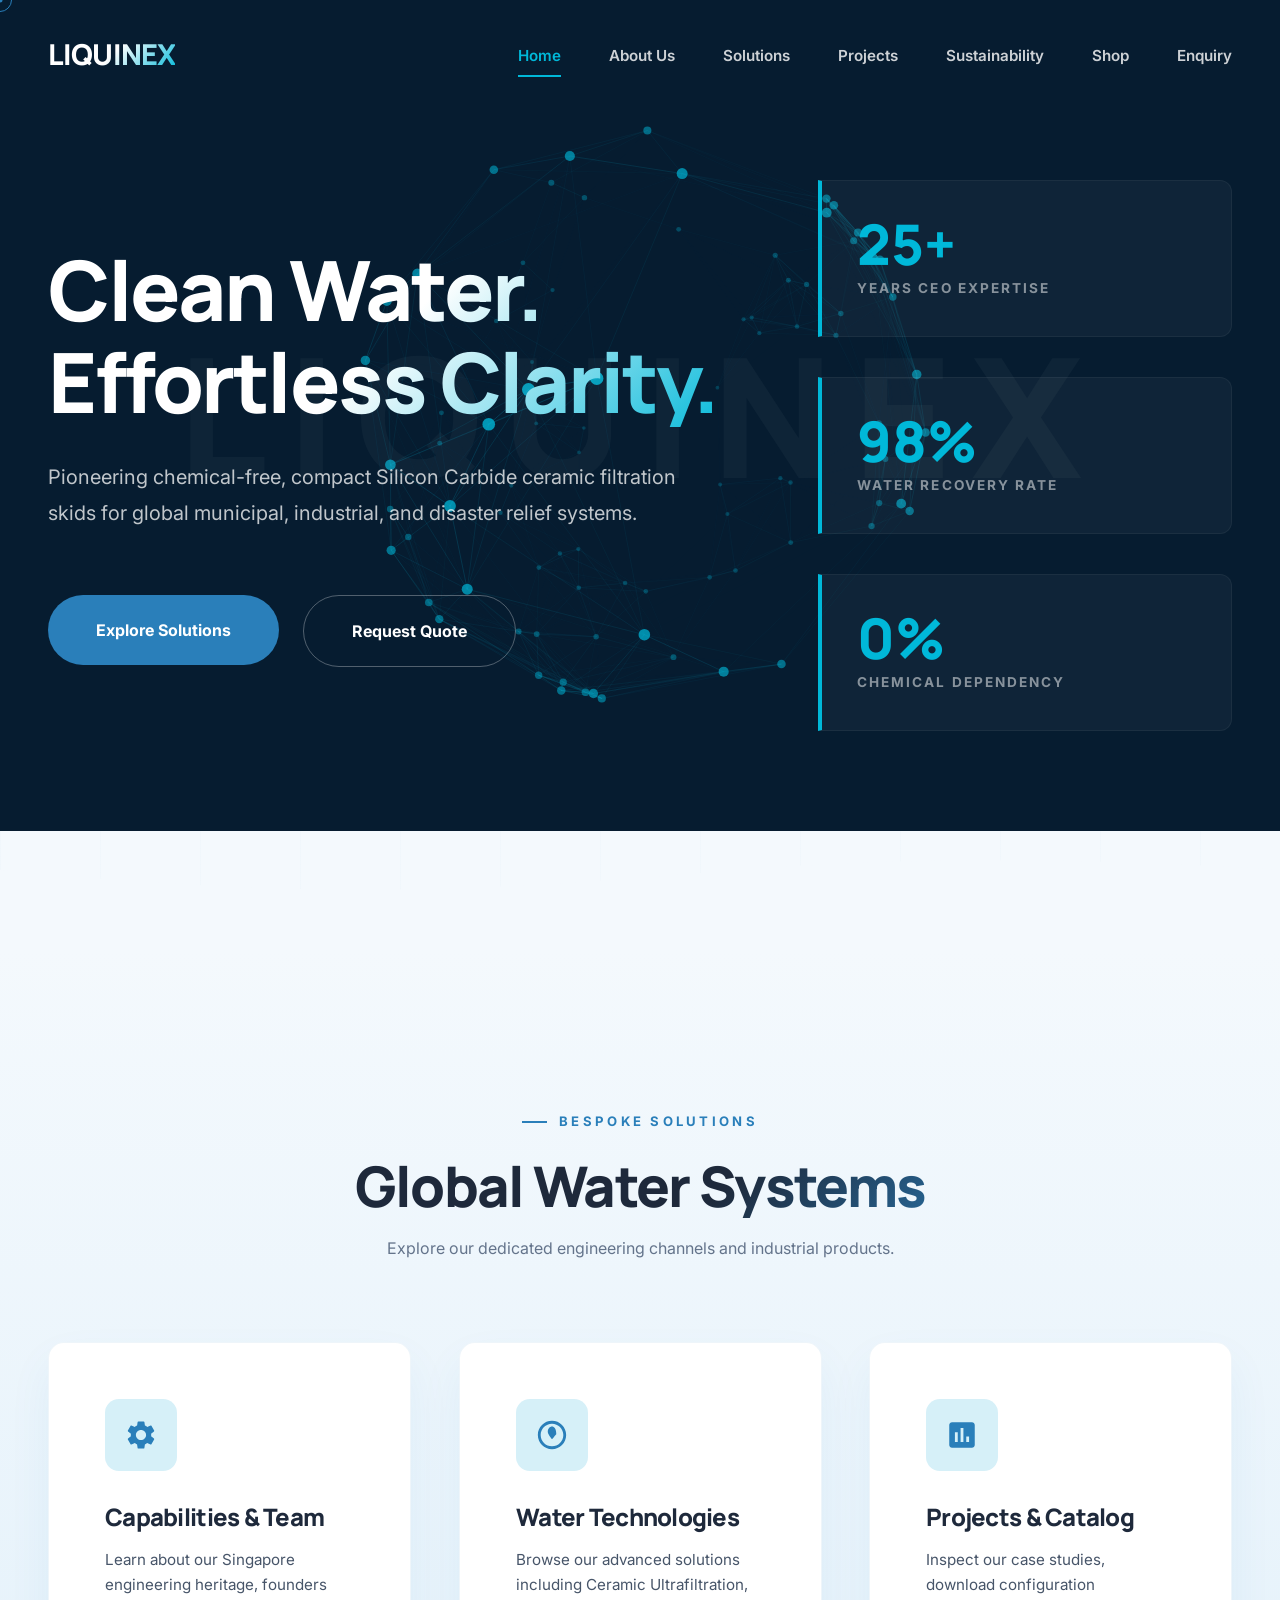
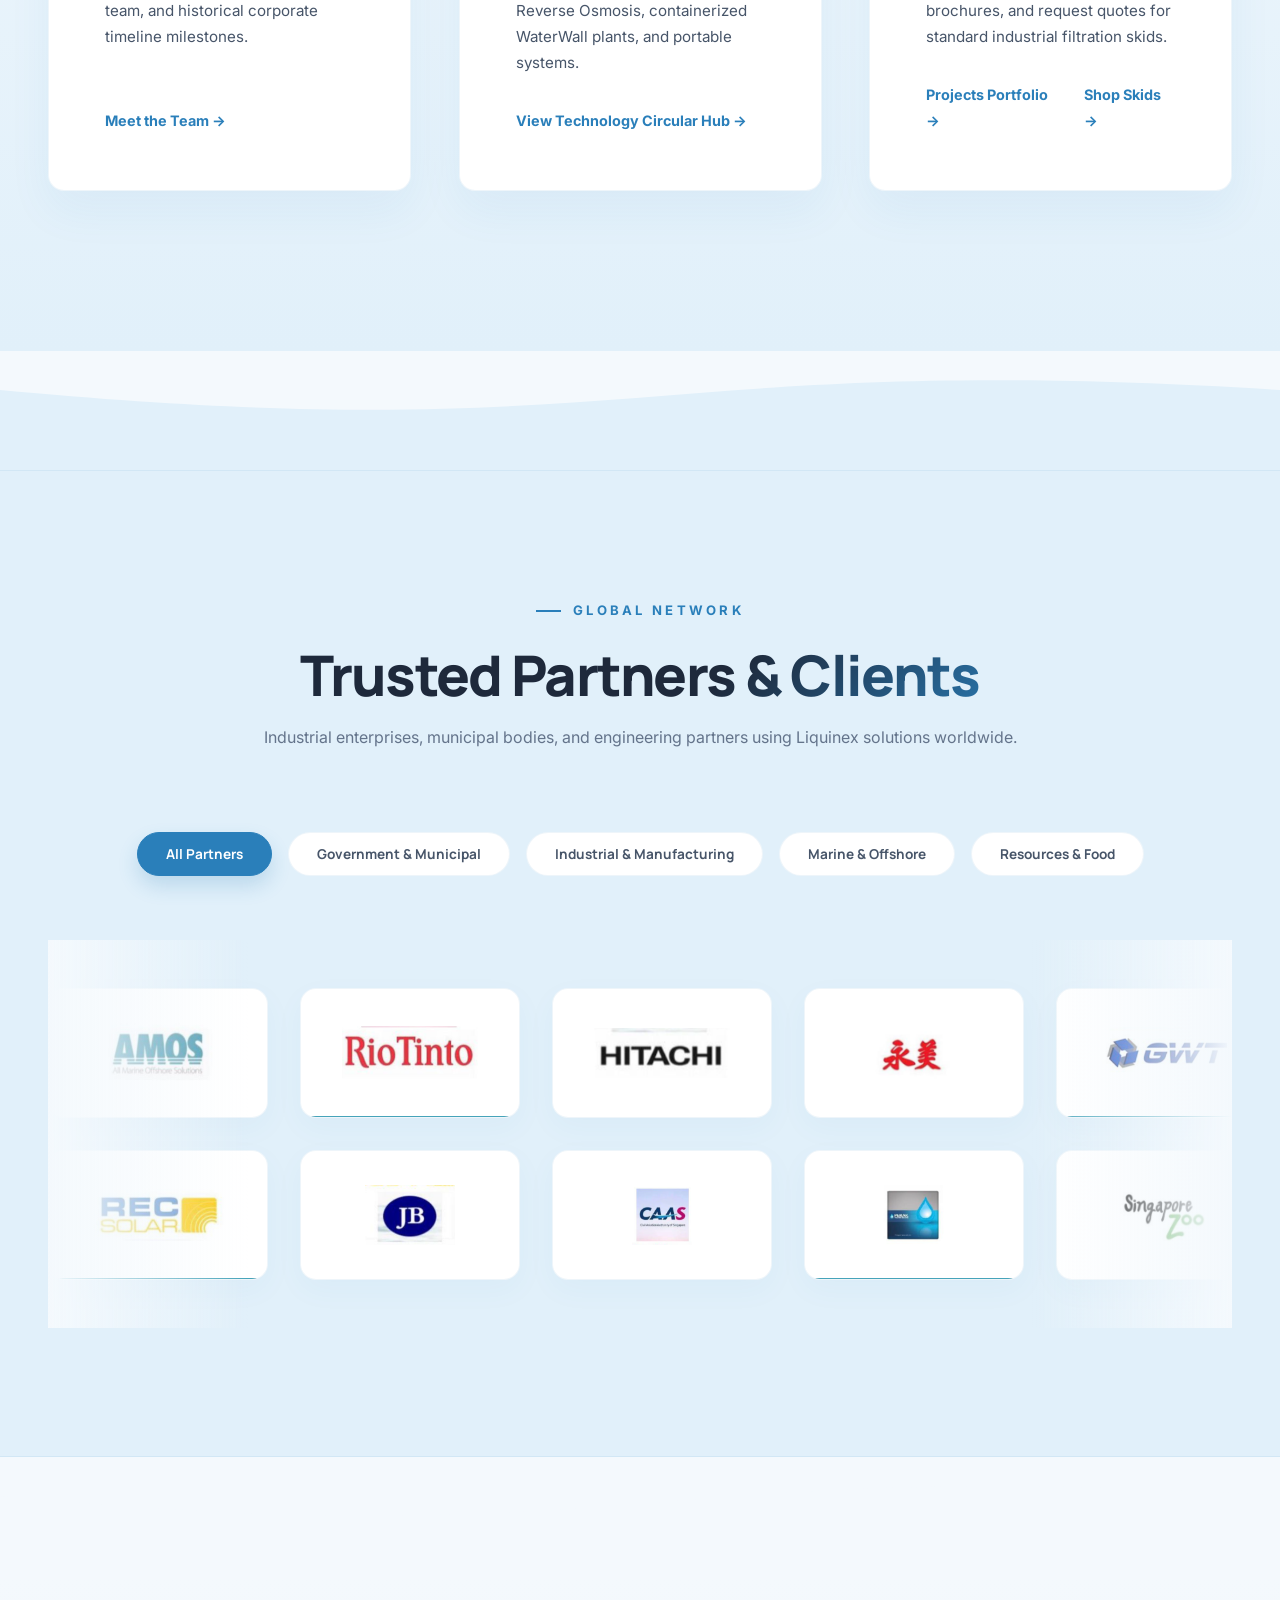
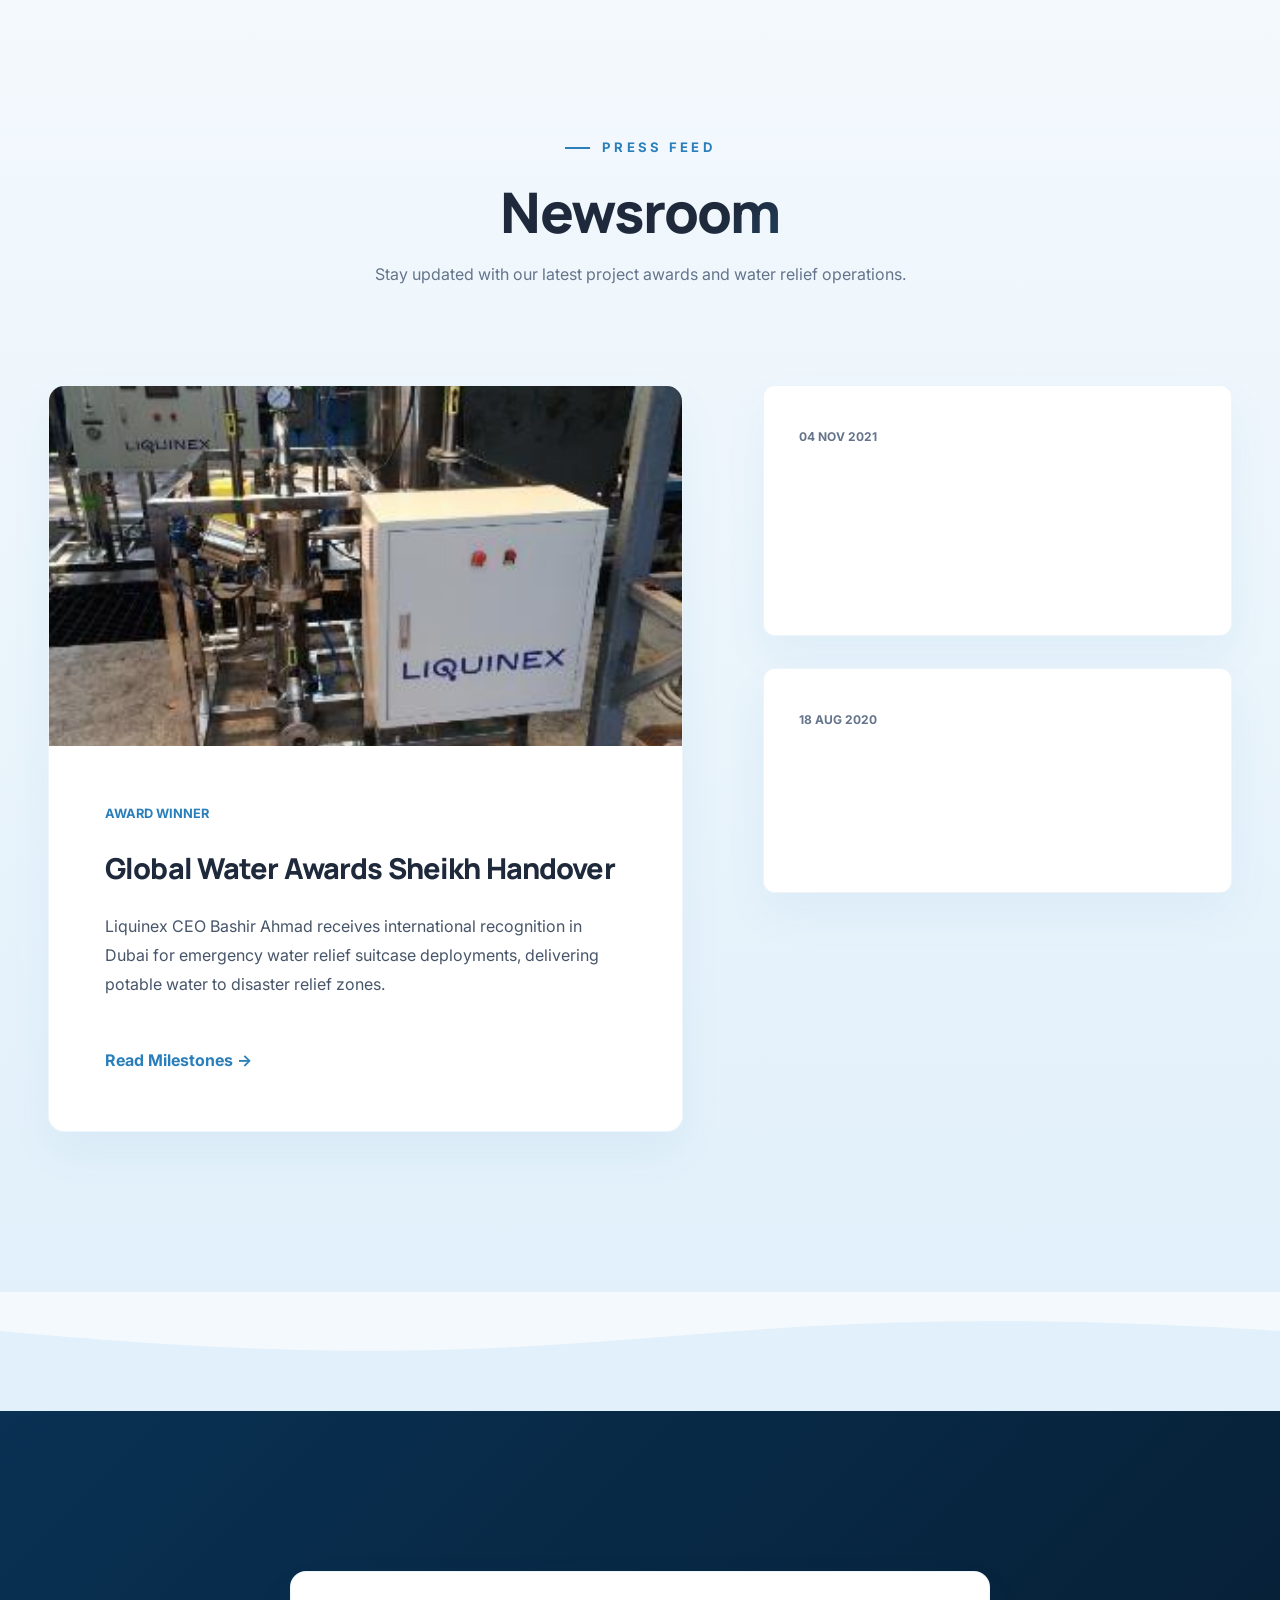
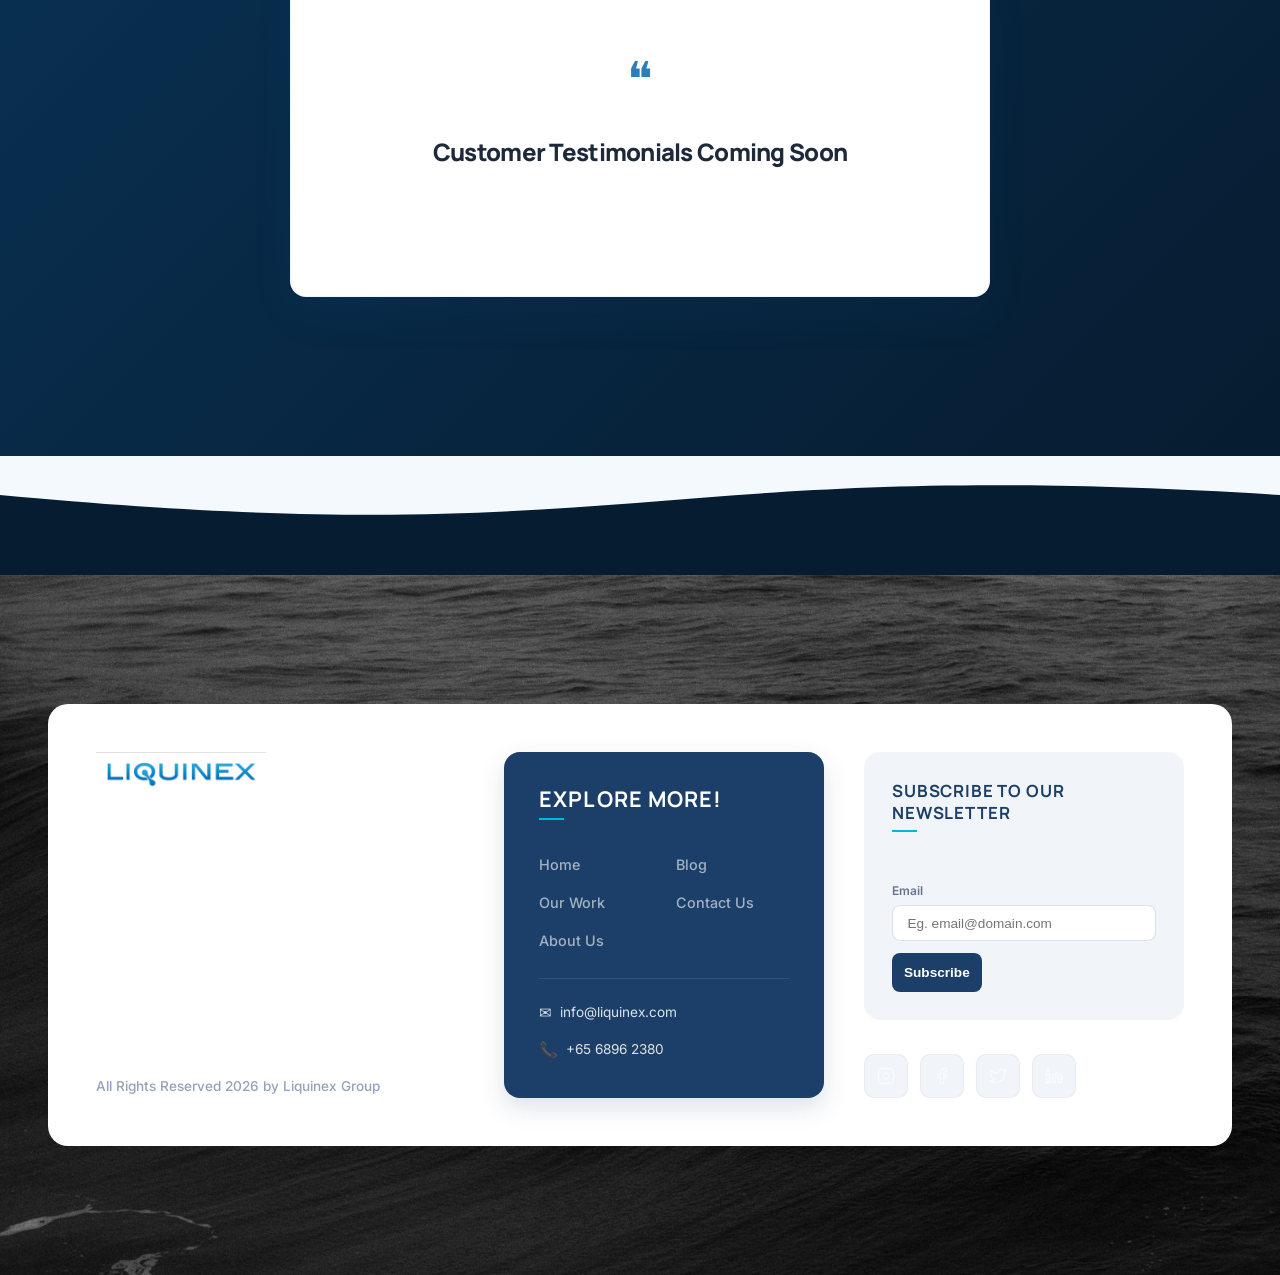
==== commit bf89cf62: "Replace plain-text brand logo in footer with official gradient image logo and add tagline to fill em" ====
--- a/index.html
+++ b/index.html
@@ -277,7 +277,8 @@
             <div class="custom-footer-card reveal-on-scroll">
                 <!-- Left Column -->
                 <div class="footer-left-col">
-                    <h2 class="footer-brand-logo">LIQUINEX</h2>
+                    <img src="assets/logos/liquinex_brand_logo.png" alt="Liquinex Logo" class="footer-brand-logo-img">
+                    <p class="footer-left-tagline">Pioneering chemical-free, compact Silicon Carbide ceramic filtration skids for municipal and industrial water treatment.</p>
                     <div class="footer-copyright-text">All Rights Reserved 2026 by Liquinex Group</div>
                 </div>
                 
--- a/styles/main.css
+++ b/styles/main.css
@@ -2918,3 +2918,20 @@
         padding-right: 0;
     }
 }
+
+/* Footer Brand Logo & Left Column Tagline */
+.footer-brand-logo-img {
+    max-width: 170px;
+    height: auto;
+    display: block;
+}
+
+.footer-left-tagline {
+    font-size: 0.92rem;
+    line-height: 1.6;
+    color: #64748b;
+    margin: 1rem 0 2rem 0;
+    max-width: 250px;
+    font-family: 'Inter', sans-serif;
+    font-weight: 500;
+}
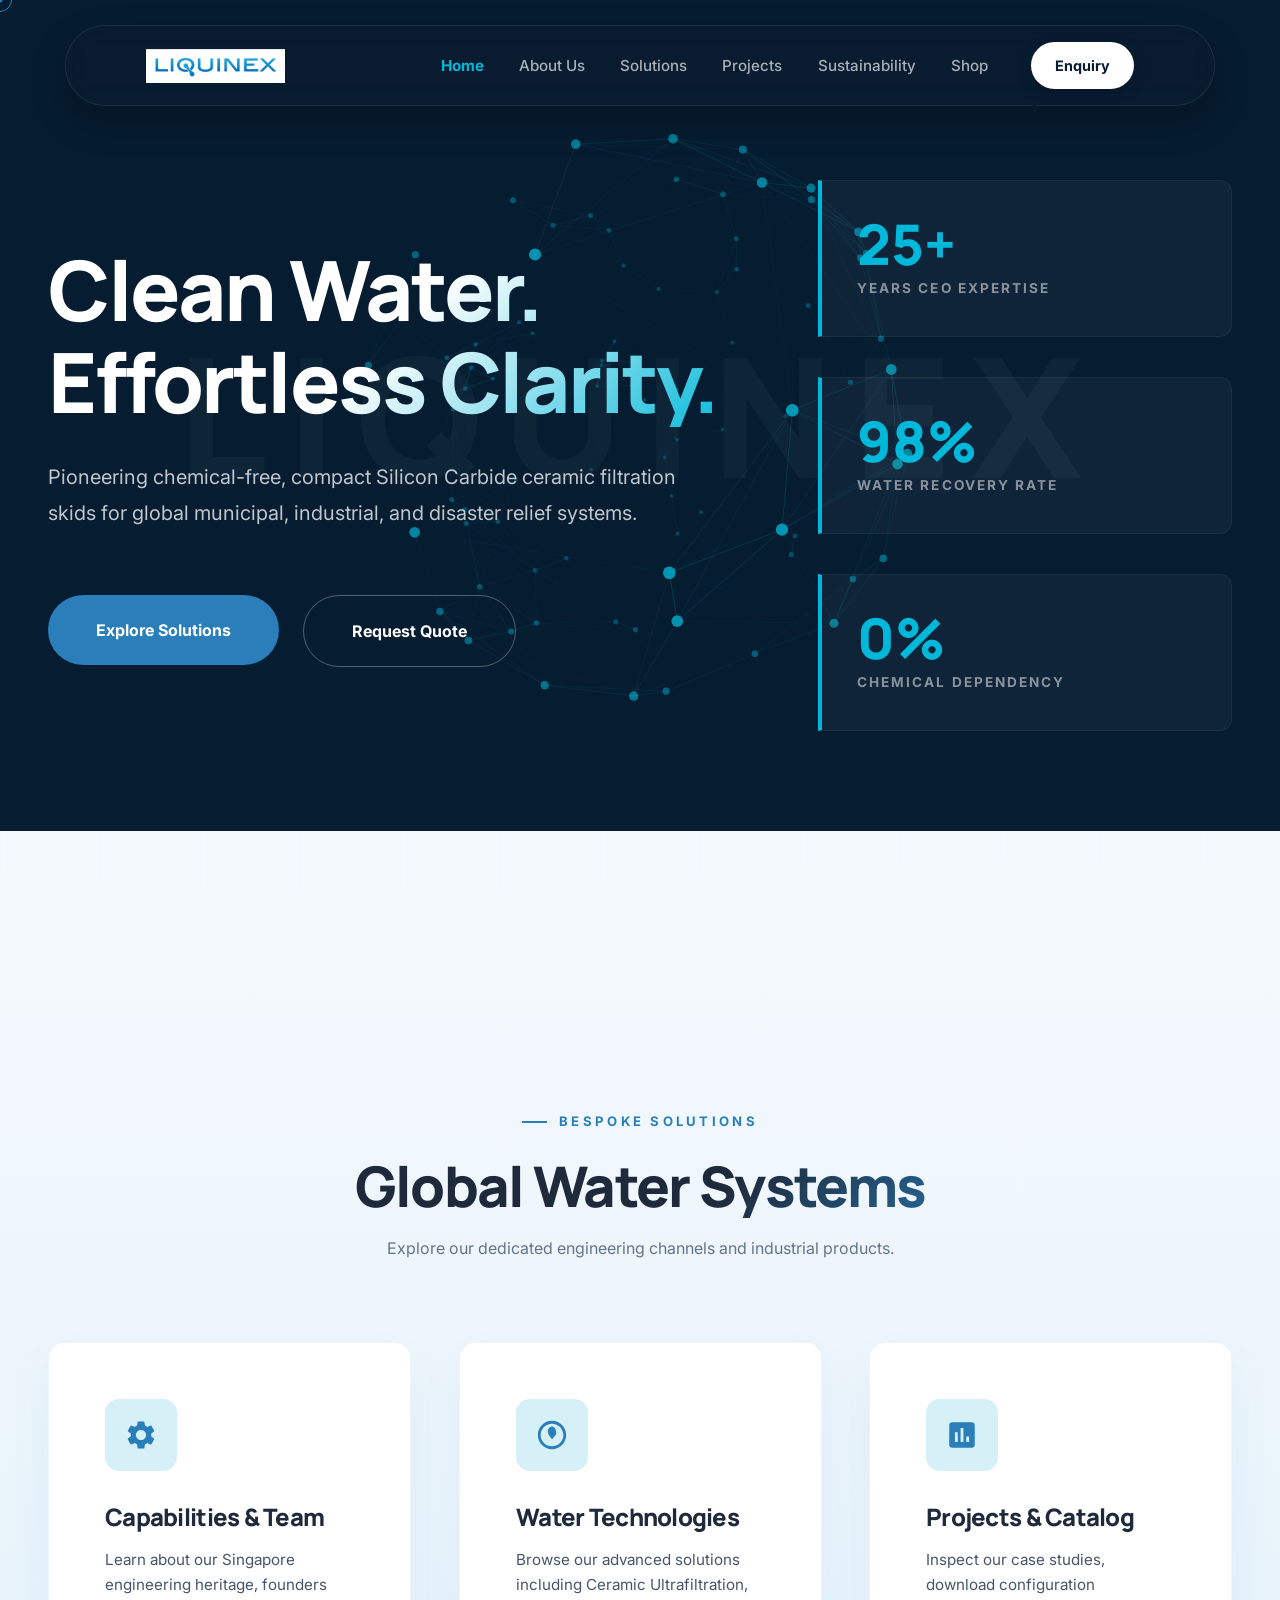
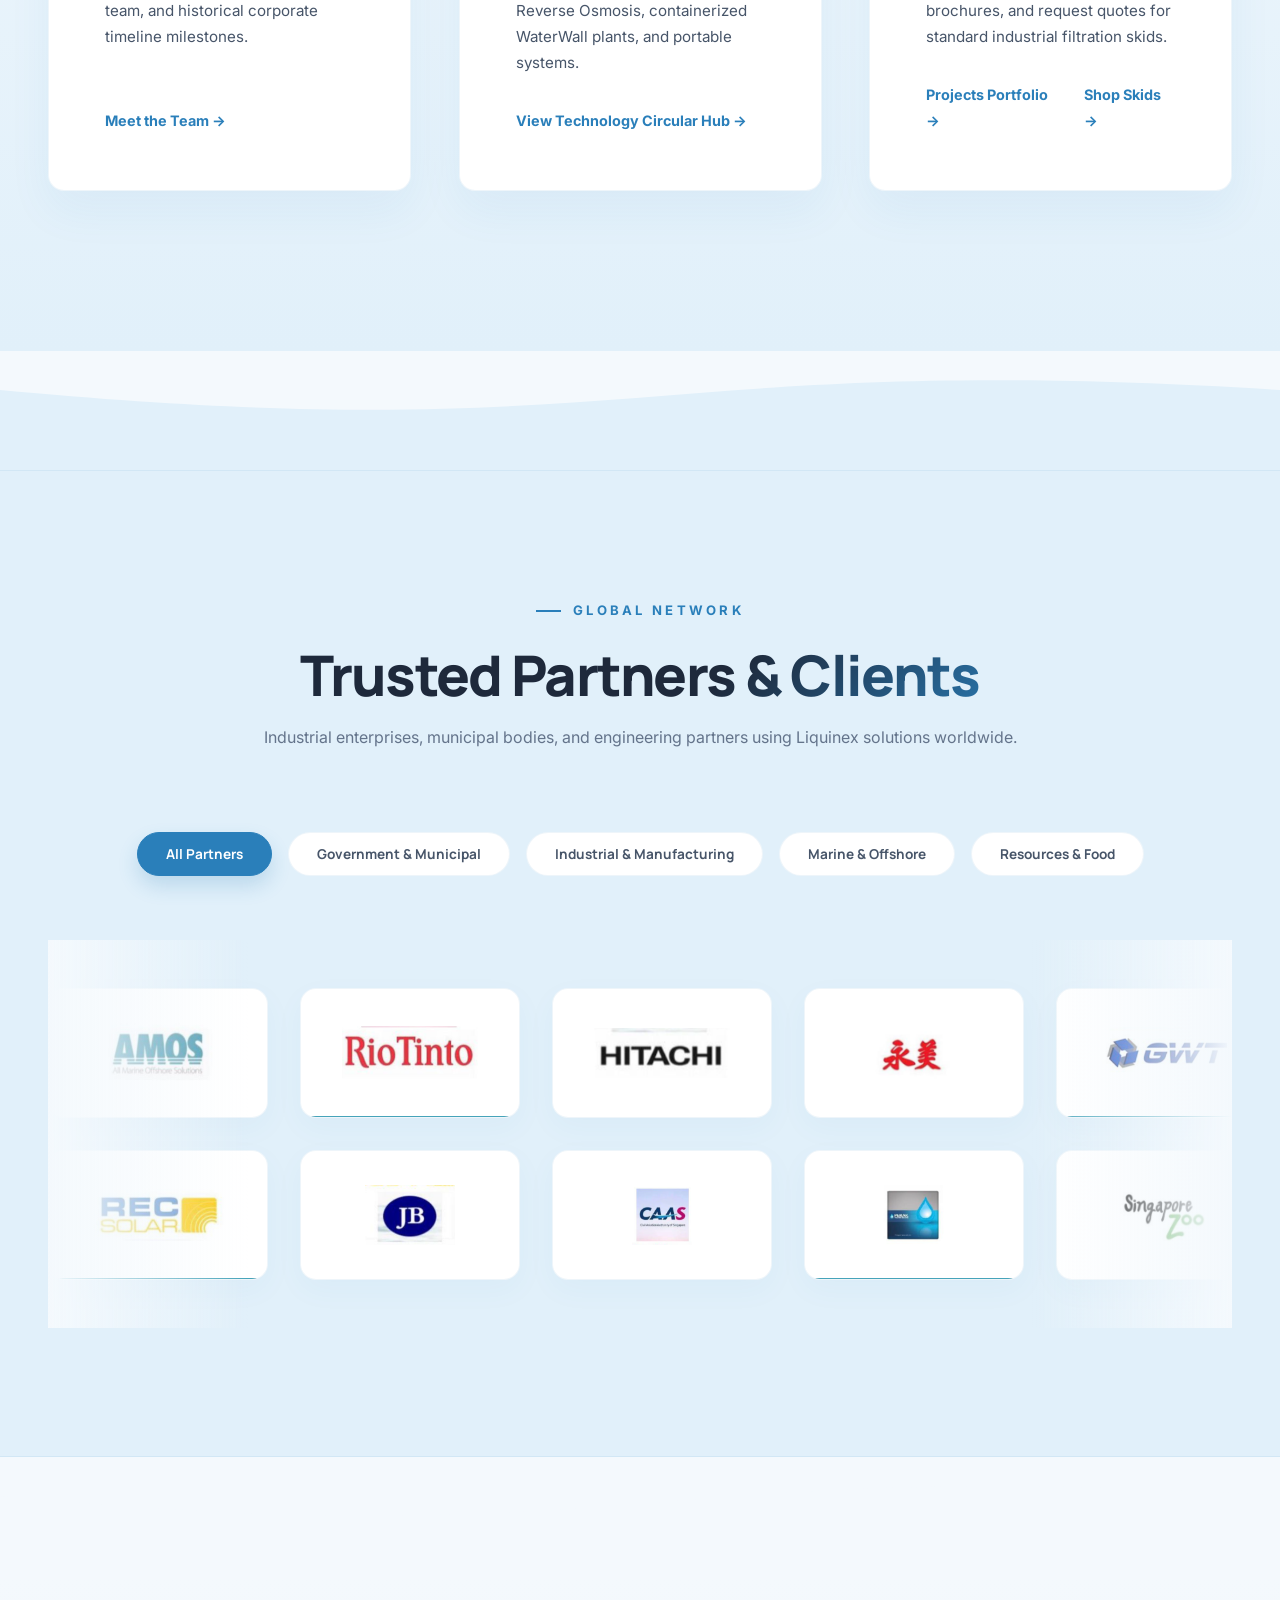
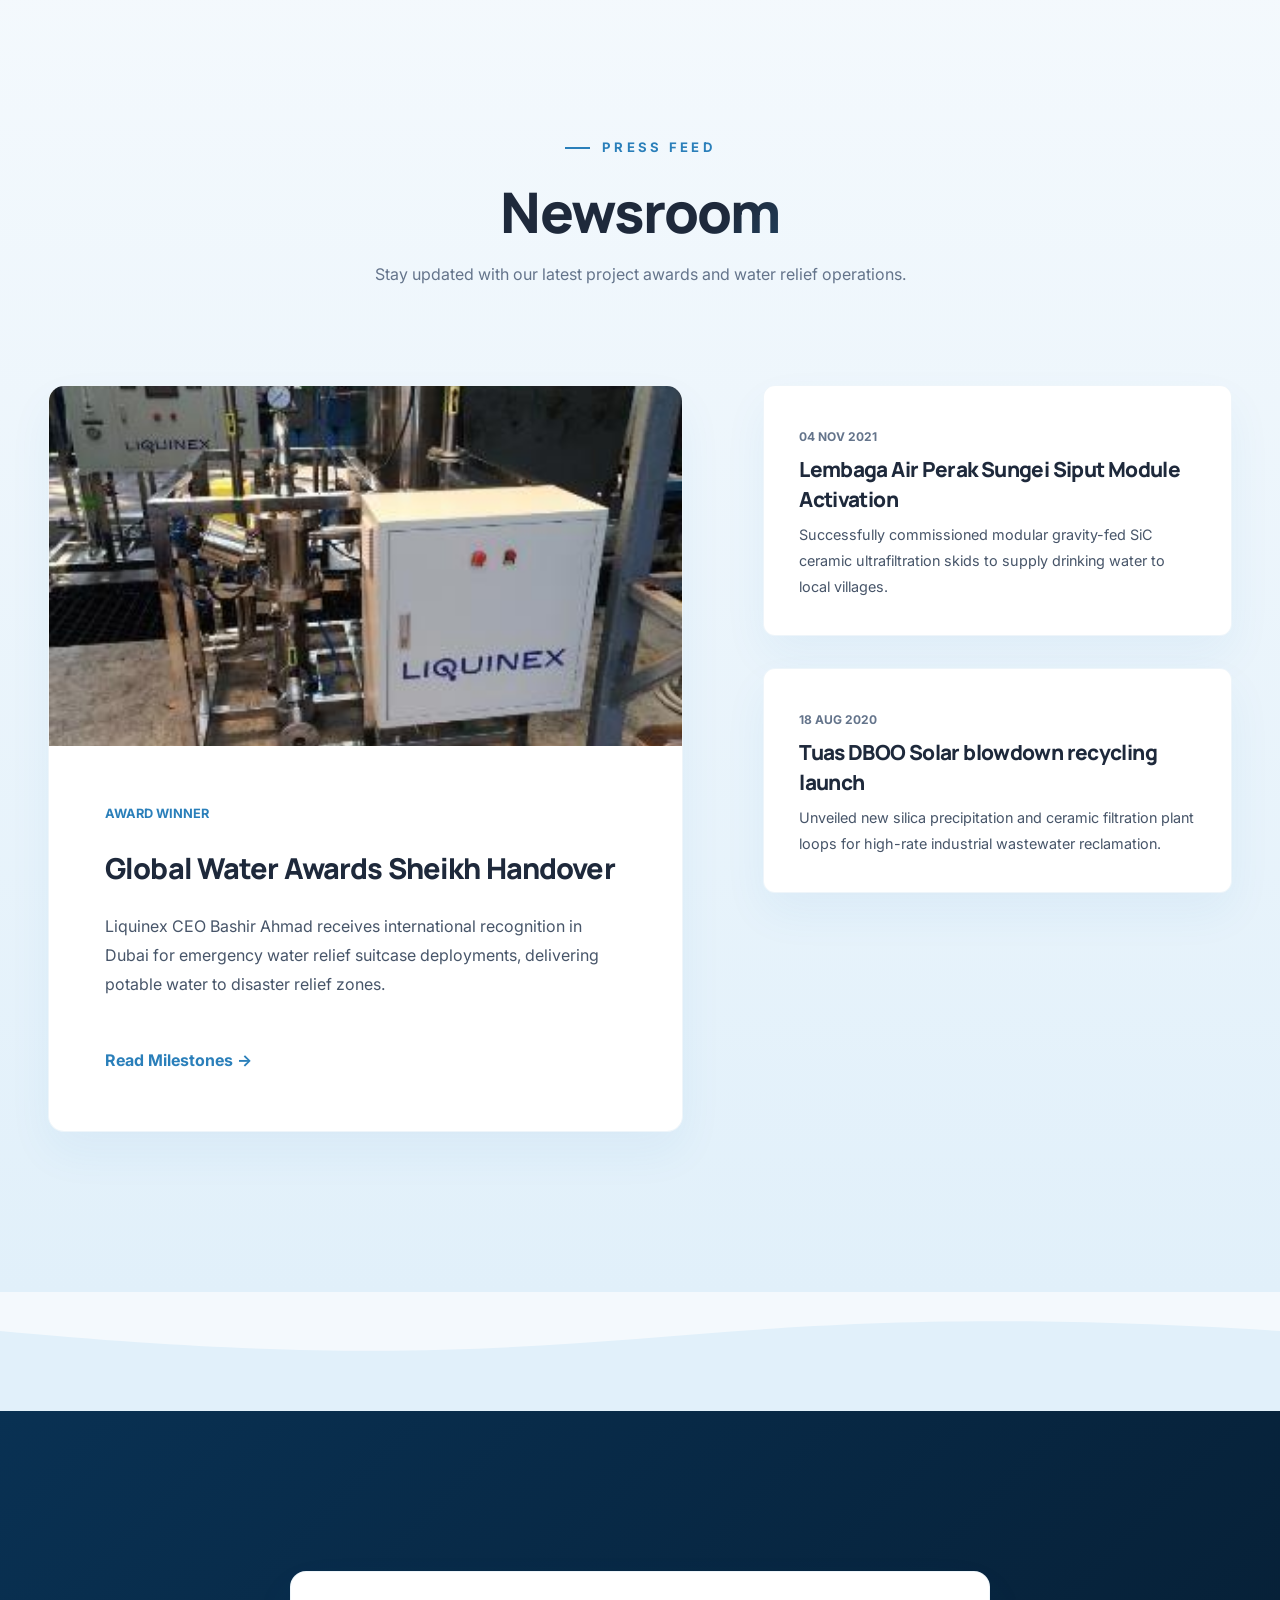
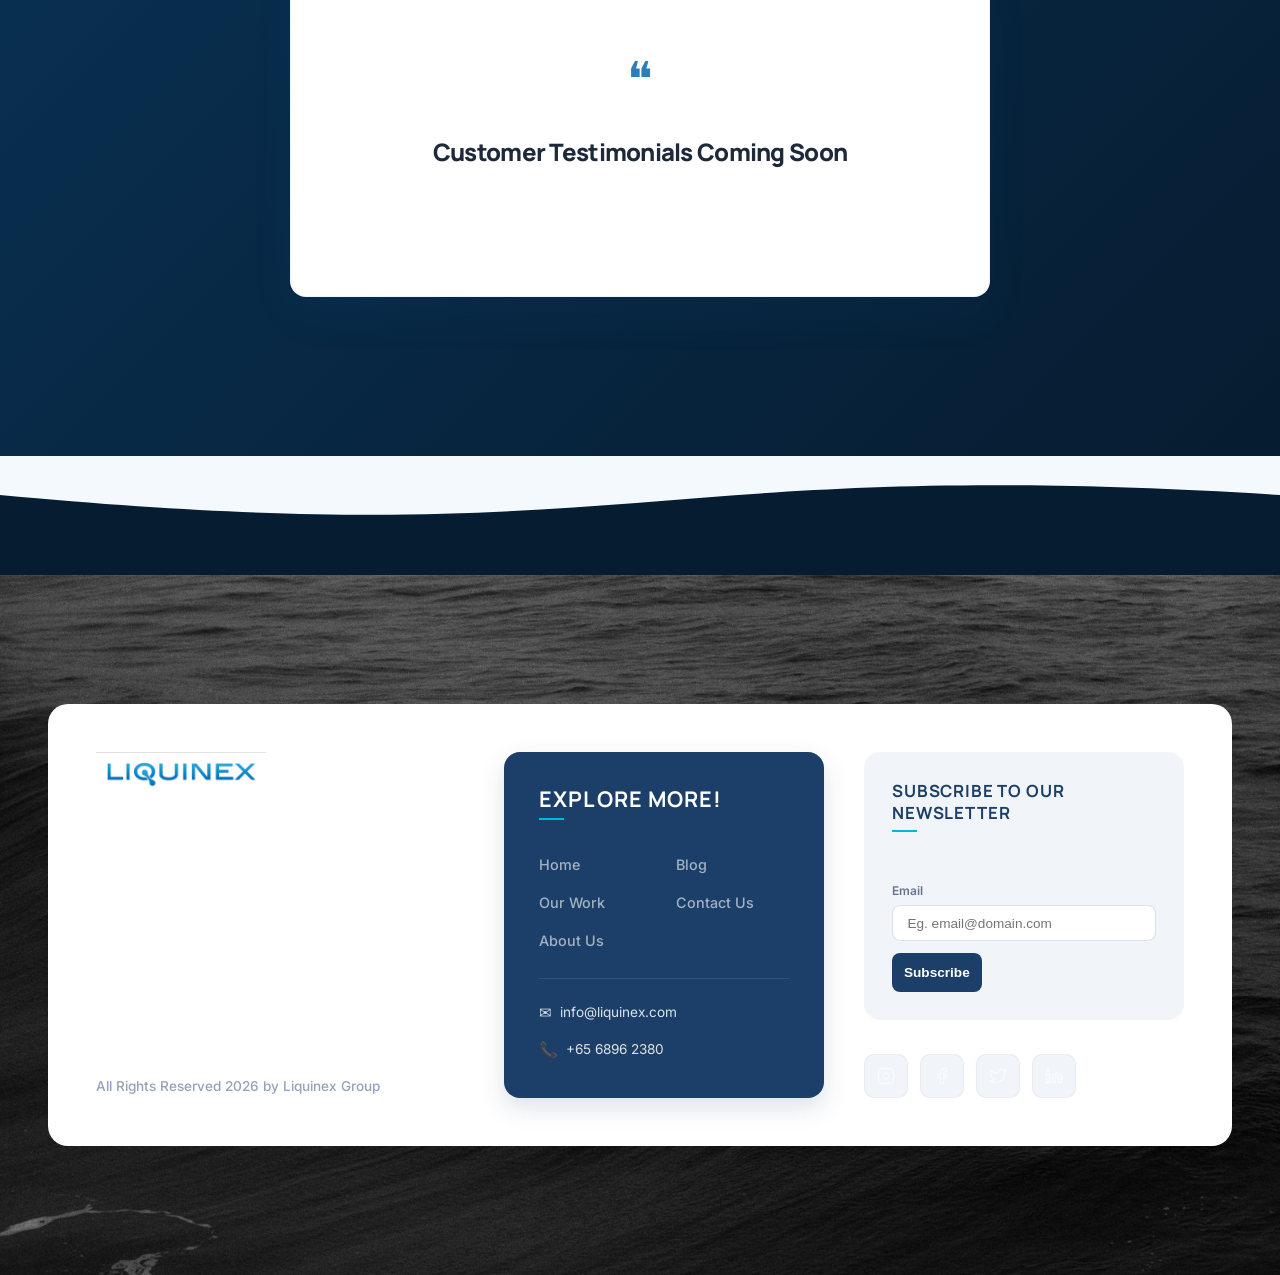
==== commit f60f73f4: "Redesign navigation header to match Aura mockup: floating pill shape, translucent dark glass backing" ====
--- a/index.html
+++ b/index.html
@@ -18,7 +18,7 @@
         <div class="container">
             <div class="nav-container">
                 <a href="index.html" class="logo-link">
-                    <h2 class="logo-text" style="font-size: 1.8rem;">LIQUINEX</h2>
+                    <img src="assets/logos/liquinex_brand_logo.png" alt="Liquinex Logo" class="header-logo-img">
                 </a>
                 <button class="nav-toggle" aria-label="Toggle Menu">☰</button>
                 <ul class="nav-menu">
--- a/styles/main.css
+++ b/styles/main.css
@@ -265,46 +265,66 @@
     fill: var(--color-bg-navy);
 }
 
-/* Common Header navbar styling (Dark navy background) */
+/* Common Header navbar styling - Floating pill card matching mockup */
 header {
     position: fixed;
-    top: 0;
-    left: 0;
+    top: 25px; /* Float from screen top */
+    left: 50%;
+    transform: translateX(-50%);
+    width: 90%;
+    max-width: 1150px;
+    z-index: 1000;
+    background: rgba(10, 28, 48, 0.65); /* Translucent dark navy backdrop */
+    border: 1px solid rgba(255, 255, 255, 0.08);
+    border-radius: 40px; /* Pill shape */
+    padding: 0.6rem 2rem;
+    box-shadow: 0 15px 35px rgba(0, 0, 0, 0.25);
+    backdrop-filter: blur(15px);
+    -webkit-backdrop-filter: blur(15px);
+    transition: all 0.35s cubic-bezier(0.16, 1, 0.3, 1);
+}
+
+header.scrolled {
+    background: rgba(6, 22, 40, 0.82); /* Darker backdrop on scroll */
+    box-shadow: 0 20px 45px rgba(0, 0, 0, 0.35);
+    top: 15px;
+}
+
+.nav-container {
+    display: flex;
+    justify-content: space-between;
+    align-items: center;
+    height: 60px; /* Standardize height */
     width: 100%;
-    z-index: 1000;
-    background: transparent;
-    border-bottom: 1px solid transparent;
-    transition: var(--transition-normal);
-}
-
-header.scrolled {
-    background: rgba(6, 28, 48, 0.95);
-    border-bottom: 1px solid rgba(255,255,255,0.06);
-    backdrop-filter: var(--glass-blur);
-    -webkit-backdrop-filter: var(--glass-blur);
-}
-
-.nav-container {
-    display: flex;
-    justify-content: space-between;
-    align-items: center;
-    height: 110px;
-    transition: var(--transition-normal);
-}
-
-header.scrolled .nav-container {
-    height: 85px;
-}
-
-/* White text for header elements since navigation is over dark navy or scrolled background */
-header .logo-text {
-    background: linear-gradient(135deg, #ffffff 50%, var(--color-accent) 100%);
-    -webkit-background-clip: text;
-    -webkit-text-fill-color: transparent;
+}
+
+.header-logo-img {
+    height: 34px;
+    width: auto;
+    display: block;
+}
+
+.logo-link {
+    text-decoration: none;
+    display: flex;
+    align-items: center;
+}
+
+.nav-menu {
+    display: flex;
+    list-style: none;
+    align-items: center;
+    gap: 2.2rem;
+    margin: 0;
+    padding: 0;
 }
 
 header .nav-item a {
-    color: rgba(255, 255, 255, 0.8);
+    color: rgba(255, 255, 255, 0.65);
+    text-decoration: none;
+    font-size: 0.95rem;
+    font-weight: 500;
+    transition: color 0.3s ease;
 }
 
 header .nav-item a:hover {
@@ -313,20 +333,39 @@
 
 header .nav-item.active a {
     color: var(--color-accent);
-}
-
-header .nav-item a::after {
-    background-color: var(--color-accent);
-}
-
-.logo-link {
-    text-decoration: none;
-}
-
-.nav-menu {
-    display: flex;
-    list-style: none;
-    gap: 3rem;
+    font-weight: 700;
+}
+
+/* Style the last nav item (Enquiry) as the white CTA pill button */
+.nav-menu .nav-item:last-child {
+    margin-left: 0.5rem;
+}
+
+.nav-menu .nav-item:last-child a {
+    background: #ffffff;
+    color: #061c30 !important;
+    font-weight: 700;
+    padding: 0.65rem 1.5rem;
+    border-radius: 25px;
+    box-shadow: 0 4px 15px rgba(0, 0, 0, 0.15);
+    display: inline-flex;
+    align-items: center;
+    gap: 0.4rem;
+    transition: all 0.3s ease;
+    font-size: 0.9rem;
+}
+
+.nav-menu .nav-item:last-child a::after {
+    content: ' ›';
+    font-size: 1.15rem;
+    font-weight: 900;
+    transition: transform 0.3s ease;
+}
+
+.nav-menu .nav-item:last-child a:hover {
+    background: #f1f5f9;
+    transform: translateY(-1px);
+    box-shadow: 0 6px 20px rgba(0, 0, 0, 0.25);
 }
 
 .nav-item a {
@@ -520,13 +559,15 @@
     z-index: 10;
 }
 
-/* Subpage Header Banner */
+/* Subpage Header Banner - Re-styled matching Dribbble wavy banner mockup */
 .subpage-header {
-    background-color: var(--color-bg-navy);
-    padding: 160px 0 80px 0;
-    text-align: center;
+    background-color: #ffffff; /* White background */
+    padding: 110px 0 90px 0;
+    text-align: left; /* Left aligned text */
     position: relative;
     overflow: hidden;
+    min-height: 250px;
+    border-bottom: 1px solid rgba(42, 127, 186, 0.08);
 }
 
 .subpage-header h1 {
@@ -2935,3 +2976,39 @@
     font-family: 'Inter', sans-serif;
     font-weight: 500;
 }
+
+/* Wavy Mockup Banner Elements */
+.banner-headline {
+    font-size: 3rem;
+    font-weight: 800;
+    color: #1b3f68; /* Deep blue headline */
+    letter-spacing: 0.06em;
+    text-transform: uppercase;
+    font-family: 'Manrope', sans-serif;
+    margin-bottom: 0.4rem;
+}
+
+.banner-slogan {
+    font-size: 0.95rem;
+    font-weight: 700;
+    color: #94a3b8; /* Slate gray slogan */
+    letter-spacing: 0.22em;
+    text-transform: uppercase;
+    font-family: 'Inter', sans-serif;
+}
+
+.custom-header-waves {
+    position: absolute;
+    bottom: 0;
+    left: 0;
+    width: 100%;
+    height: 180px;
+    z-index: 1;
+    pointer-events: none;
+    overflow: hidden;
+}
+
+.custom-header-waves svg {
+    width: 100%;
+    height: 100%;
+}
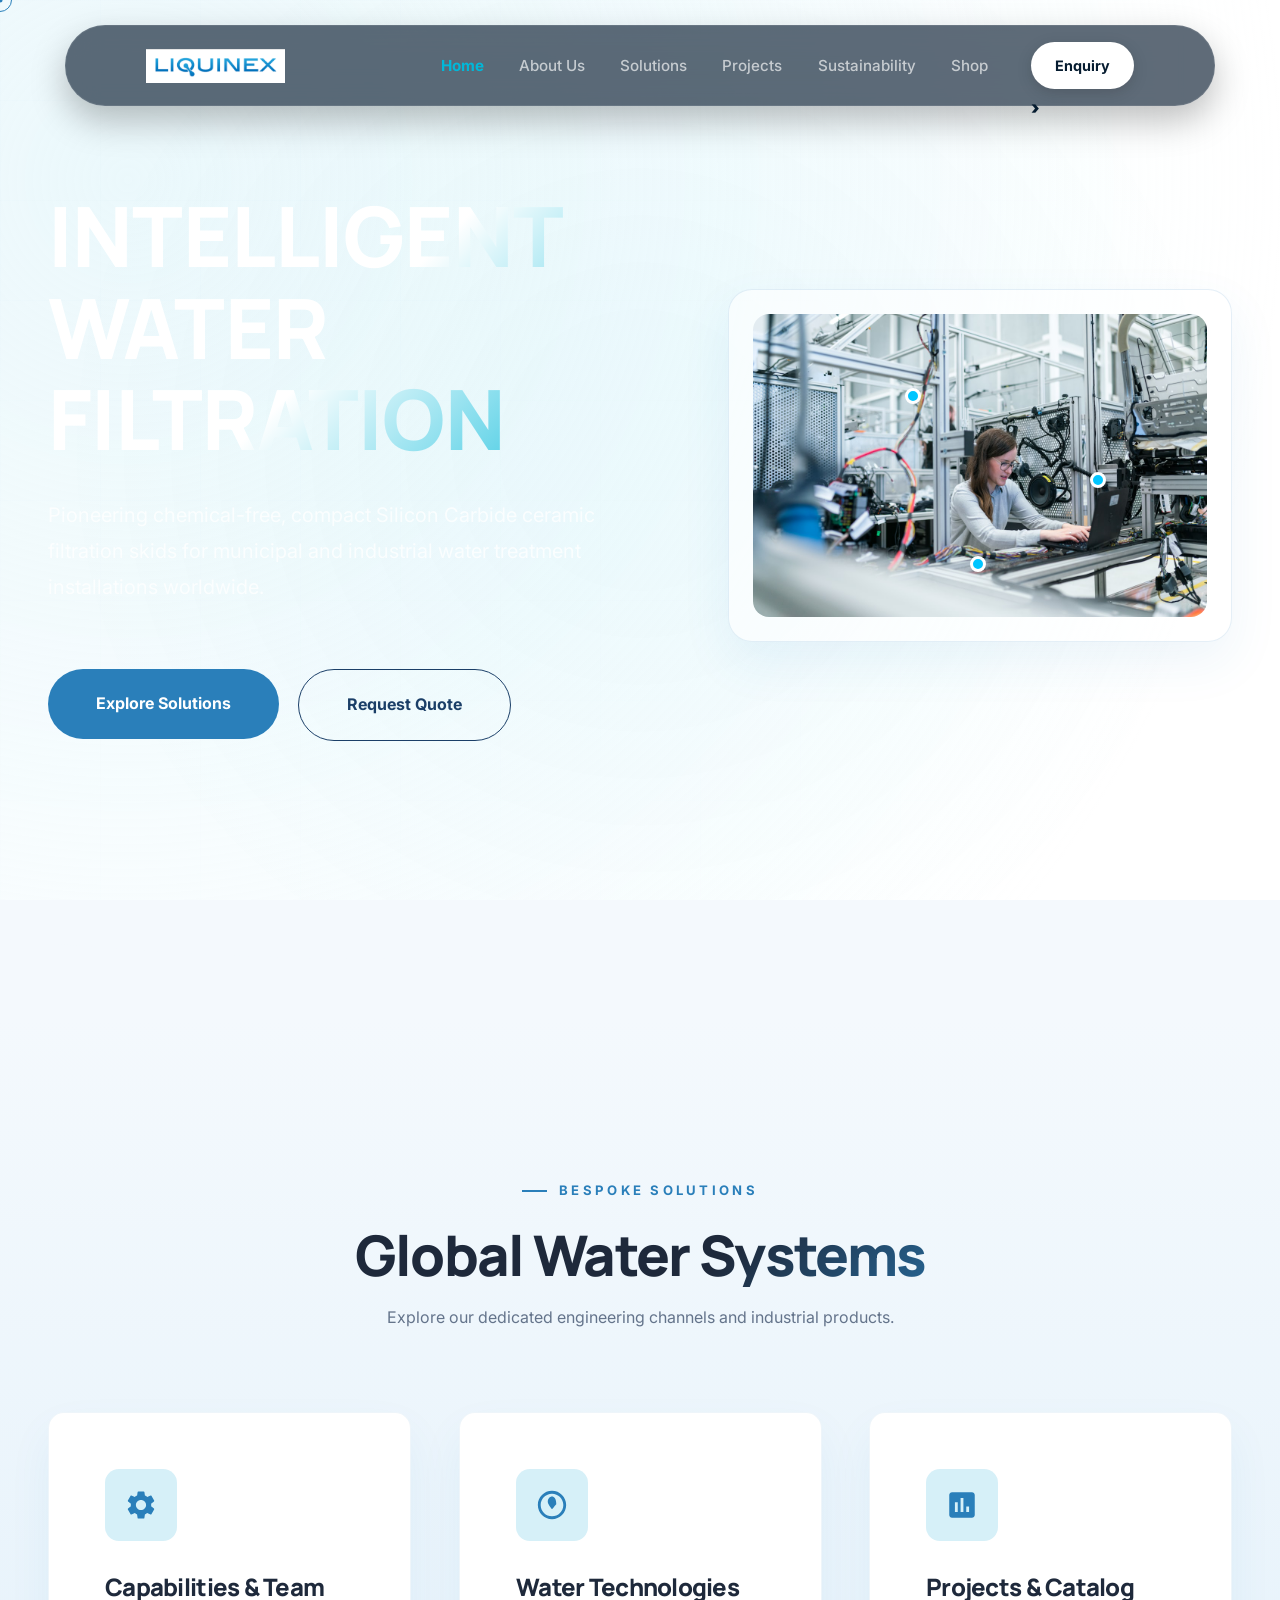
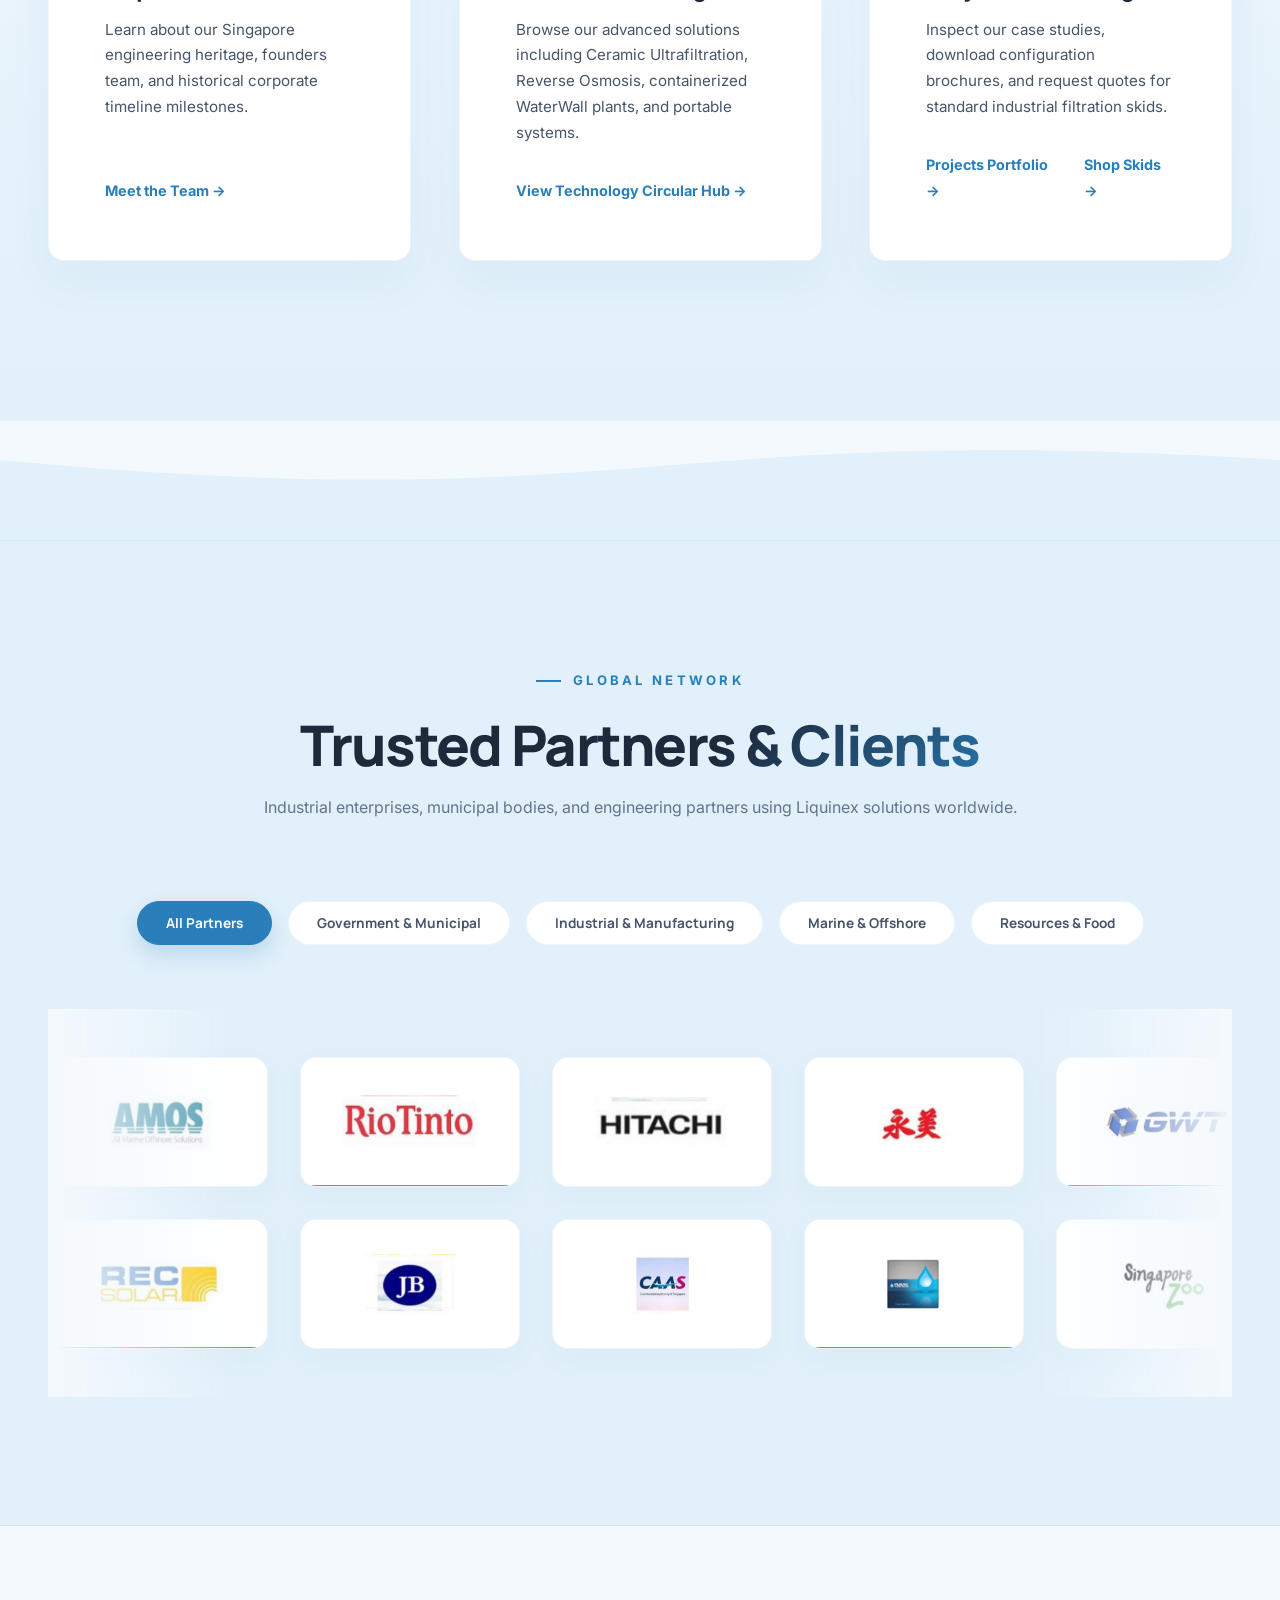
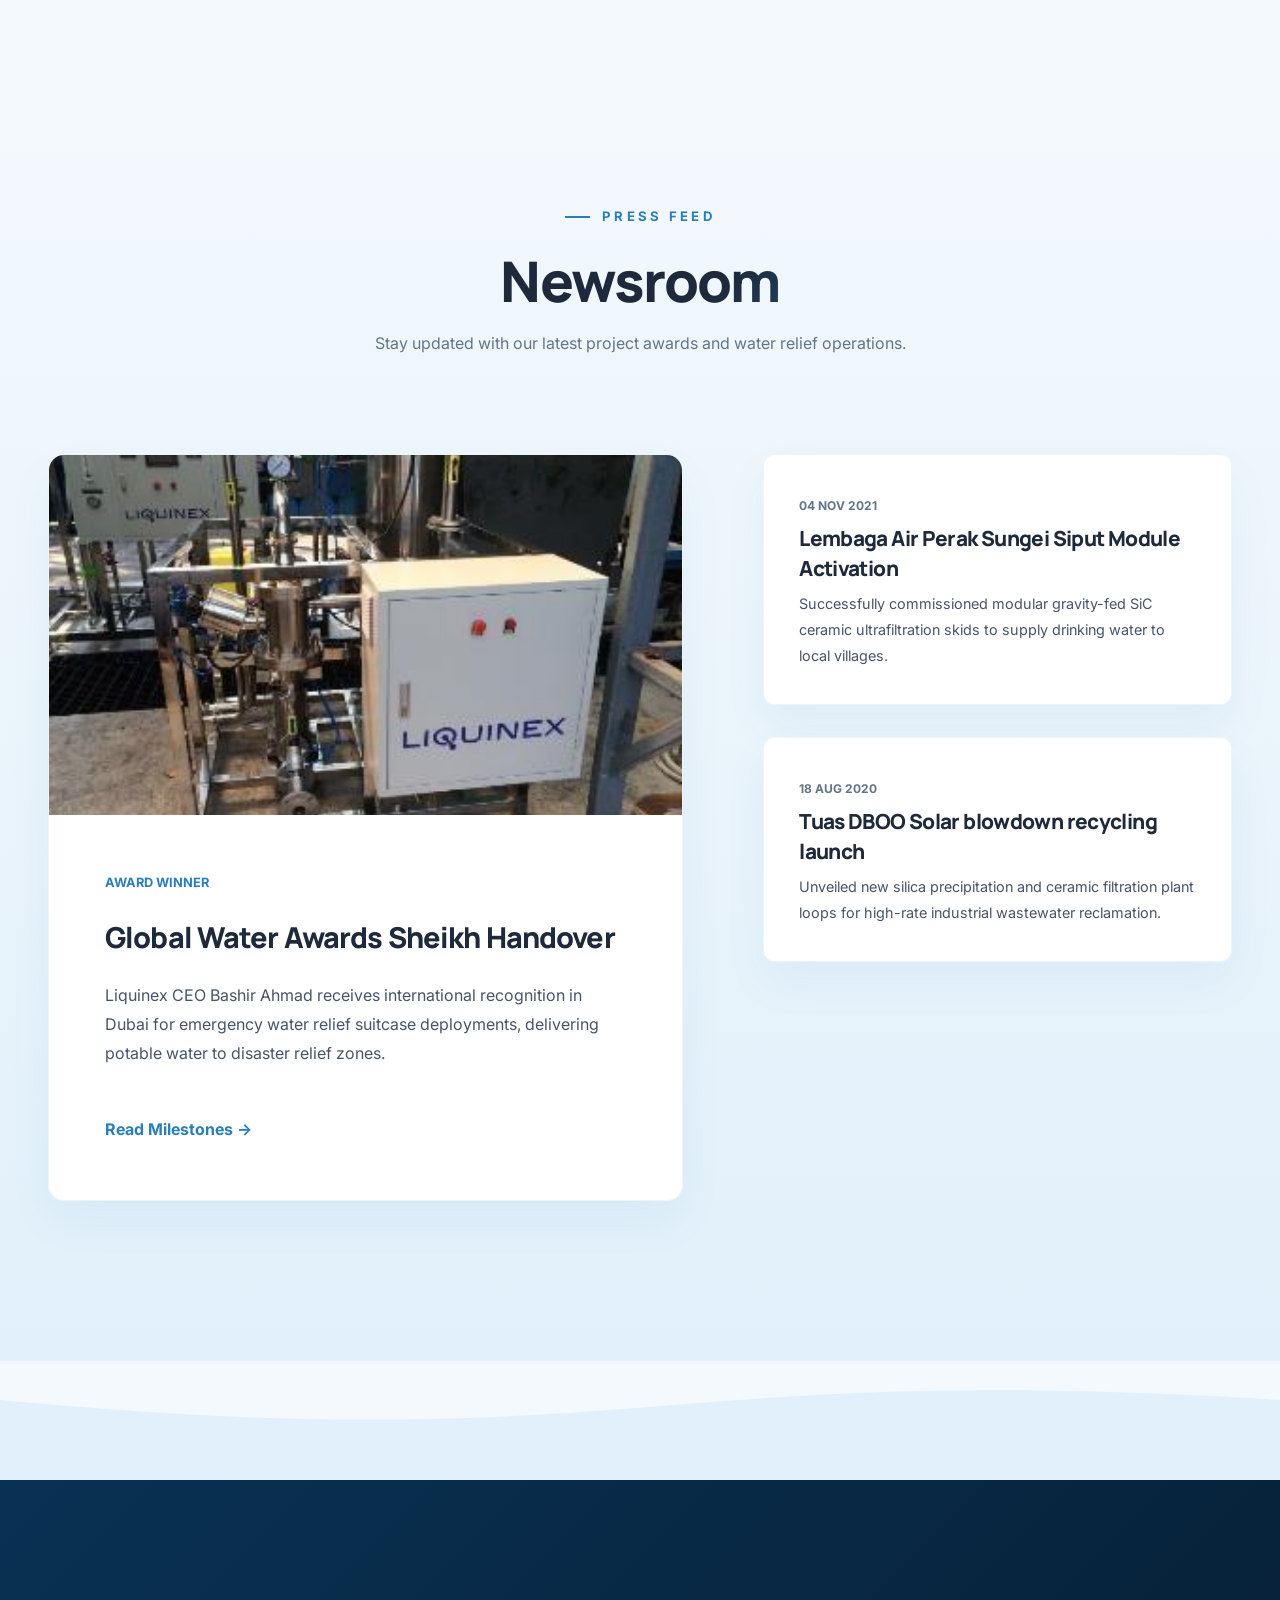
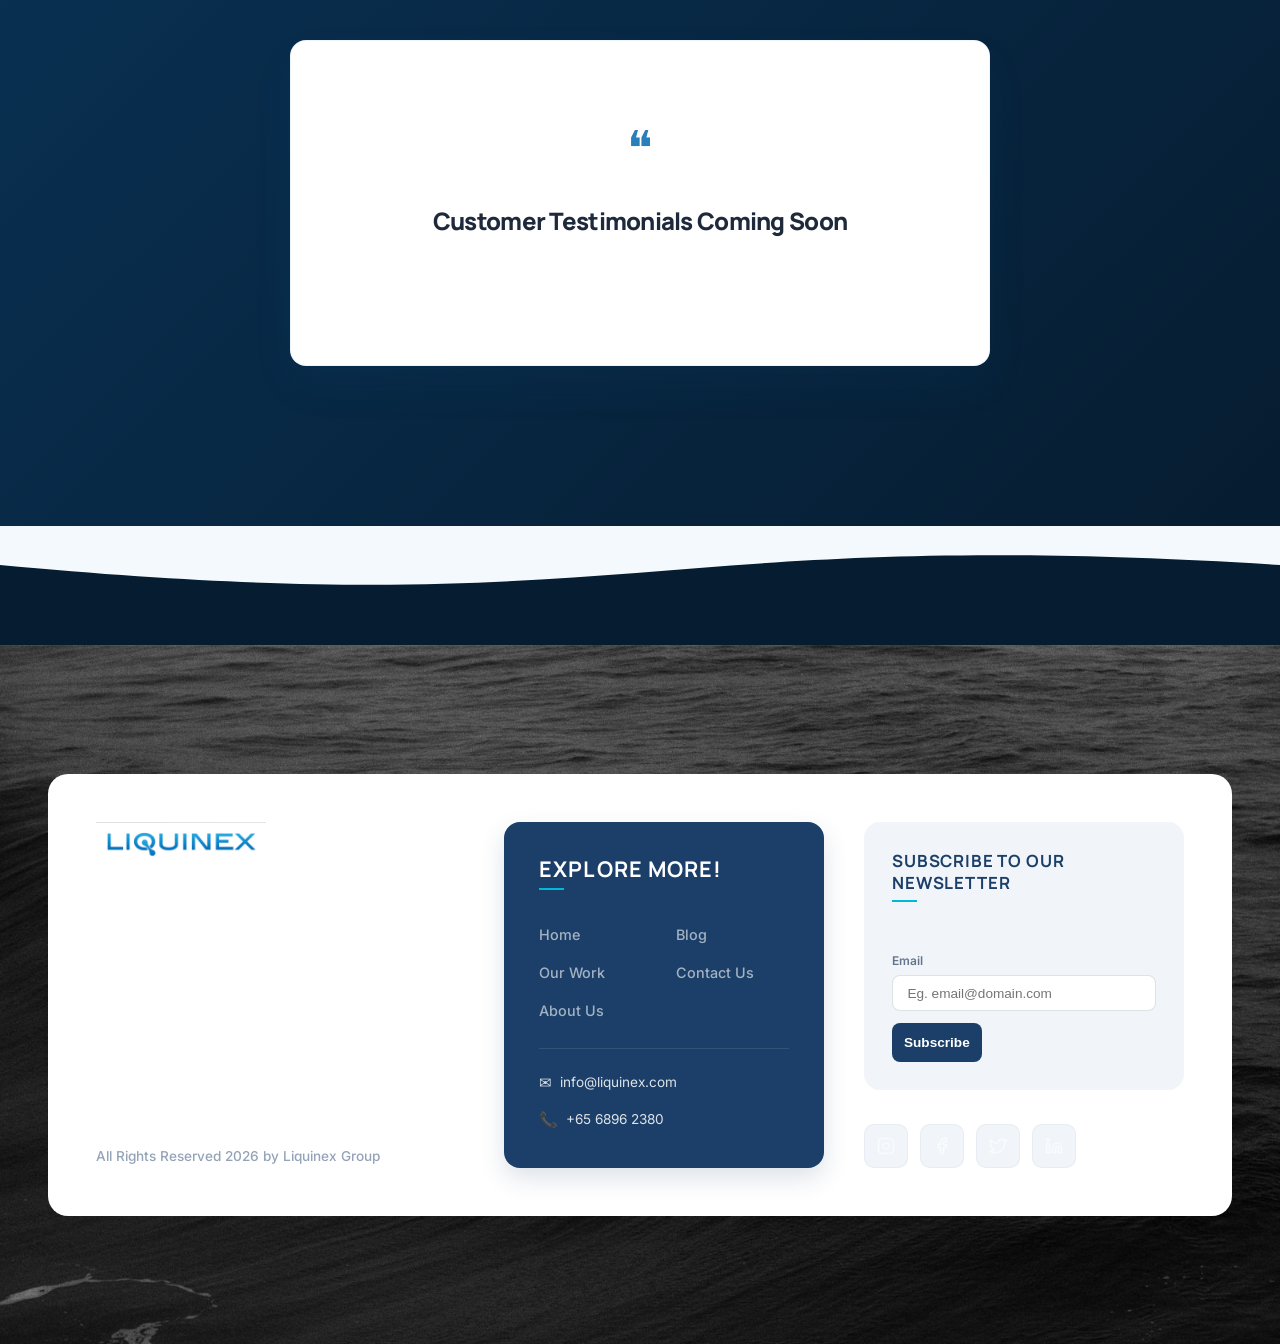
==== commit 39f1ae07: "Implement bright white editorial hero section on homepage featuring high-res centerpiece, aqua gradi" ====
--- a/index.html
+++ b/index.html
@@ -34,45 +34,47 @@
         </div>
     </header>
 
-    <!-- Hero Section (Interactive Canvas Particles & Stats) -->
+        <!-- Mockup Hero Section -->
     <section class="hero">
-    <div class="hero-watermark-bg">LIQUINEX</div>
-    <div class="video-bg-container">
-        <video autoplay loop muted playsinline class="video-bg">
-            <source src="https://assets.mixkit.co/videos/preview/mixkit-abstract-liquid-blue-flow-background-40742-large.mp4" type="video/mp4">
-        </video>
-        <div class="video-bg-overlay"></div>
-    </div>
-        <canvas id="hero-canvas"></canvas>
+        <div class="hero-caustics-overlay"></div>
         <div class="container">
             <div class="hero-grid">
-                <!-- Left text content -->
+                <!-- Left Content -->
                 <div class="hero-content reveal-on-scroll">
-                    <h1>Clean Water.<br>Effortless Clarity.</h1>
-                    <p>Pioneering chemical-free, compact Silicon Carbide ceramic filtration skids for global municipal, industrial, and disaster relief systems.</p>
-                    <div style="display: flex; gap: 1.5rem;">
+                    <h1 class="hero-editorial-title">INTELLIGENT<br>WATER FILTRATION</h1>
+                    <p class="hero-editorial-lead">Pioneering chemical-free, compact Silicon Carbide ceramic filtration skids for municipal and industrial water treatment installations worldwide.</p>
+                    <div style="display: flex; gap: 1.2rem; margin-top: 2rem;">
                         <div class="btn-wrapper">
                             <a href="solutions.html" class="btn btn-primary">Explore Solutions</a>
                         </div>
                         <div class="btn-wrapper">
-                            <a href="enquiry.html" class="btn btn-outline">Request Quote</a>
-                        </div>
-                    </div>
-                </div>
-
-                <!-- Right statistic blocks -->
-                <div class="hero-stats-hero reveal-on-scroll">
-                    <div class="hero-stat-card">
-                        <div class="hero-stat-number">25+</div>
-                        <div class="hero-stat-label">Years CEO Expertise</div>
-                    </div>
-                    <div class="hero-stat-card">
-                        <div class="hero-stat-number">98%</div>
-                        <div class="hero-stat-label">Water Recovery Rate</div>
-                    </div>
-                    <div class="hero-stat-card">
-                        <div class="hero-stat-number">0%</div>
-                        <div class="hero-stat-label">Chemical Dependency</div>
+                            <a href="enquiry.html" class="btn btn-outline" style="border-color: #1b3f68; color: #1b3f68;">Request Quote</a>
+                        </div>
+                    </div>
+                </div>
+
+                <!-- Right Centerpiece with flow tracing overlay -->
+                <div class="hero-centerpiece-container reveal-on-scroll">
+                    <img src="assets/images/hero_centerpiece.png" class="hero-centerpiece-img" alt="Water Purification Skid Centerpiece">
+                    
+                    <!-- SVG flow tracing lines -->
+                    <svg class="hero-flow-svg" viewBox="0 0 500 500" fill="none" xmlns="http://www.w3.org/2000/svg" preserveAspectRatio="none">
+                        <path d="M 50 180 Q 150 150 250 280 T 450 280" stroke="#00c5ff" stroke-width="4" stroke-linecap="round" class="flow-line"></path>
+                        <path d="M 250 280 Q 200 380 250 420 T 420 400" stroke="#00b8d9" stroke-width="3" stroke-linecap="round" class="flow-line-slow"></path>
+                    </svg>
+                    
+                    <!-- Pulsing Tech Labels -->
+                    <div class="tech-node" style="top: 28%; left: 35%;">
+                        <div class="tech-node-pulse"></div>
+                        <div class="tech-node-tooltip">Ceramic UF Membrane</div>
+                    </div>
+                    <div class="tech-node" style="top: 52%; left: 72%;">
+                        <div class="tech-node-pulse"></div>
+                        <div class="tech-node-tooltip">Reverse Osmosis (RO)</div>
+                    </div>
+                    <div class="tech-node" style="top: 76%; left: 48%;">
+                        <div class="tech-node-pulse"></div>
+                        <div class="tech-node-tooltip">UV Disinfection</div>
                     </div>
                 </div>
             </div>
--- a/styles/main.css
+++ b/styles/main.css
@@ -3012,3 +3012,166 @@
     width: 100%;
     height: 100%;
 }
+
+/* Wavy / Caustic Hero Section (Bright White & Aqua Gradients) */
+.hero {
+    background: radial-gradient(circle at 10% 20%, rgba(224, 247, 250, 0.45) 0%, rgba(255, 255, 255, 1) 85%);
+    min-height: 100vh;
+    display: flex;
+    align-items: center;
+    position: relative;
+    padding-top: 130px;
+    overflow: hidden;
+}
+
+.hero-caustics-overlay {
+    position: absolute;
+    top: 0;
+    left: 0;
+    width: 100%;
+    height: 100%;
+    background: radial-gradient(circle, rgba(0, 184, 217, 0.04) 15%, transparent 75%);
+    mix-blend-mode: multiply;
+    animation: causticsWobble 16s infinite alternate ease-in-out;
+    pointer-events: none;
+    z-index: 1;
+}
+
+@keyframes causticsWobble {
+    0% { transform: scale(1) translate(0, 0) rotate(0deg); }
+    50% { transform: scale(1.15) translate(3%, 4%) rotate(3deg); }
+    100% { transform: scale(0.95) translate(-2%, -2%) rotate(-2deg); }
+}
+
+.hero-grid {
+    display: grid;
+    grid-template-columns: 1.1fr 0.9fr;
+    gap: 4rem;
+    align-items: center;
+    position: relative;
+    z-index: 5;
+}
+
+.hero-editorial-title {
+    font-size: 4rem;
+    font-weight: 800;
+    line-height: 1.15;
+    color: #1b3f68; /* Deep blue header */
+    letter-spacing: -0.01em;
+    font-family: 'Manrope', sans-serif;
+    margin-bottom: 1.5rem;
+}
+
+.hero-editorial-lead {
+    font-size: 1.15rem;
+    line-height: 1.75;
+    color: #64748b; /* Slate gray subtitle */
+    max-width: 540px;
+    font-family: 'Inter', sans-serif;
+}
+
+/* Centerpiece Container */
+.hero-centerpiece-container {
+    position: relative;
+    width: 100%;
+    border-radius: 24px;
+    background: rgba(255, 255, 255, 0.6);
+    border: 1px solid rgba(42, 127, 186, 0.12);
+    box-shadow: 0 20px 50px rgba(42, 127, 186, 0.08);
+    padding: 1.5rem;
+    overflow: hidden;
+    transition: transform 0.5s cubic-bezier(0.16, 1, 0.3, 1);
+}
+
+.hero-centerpiece-container:hover {
+    transform: translateY(-5px);
+}
+
+.hero-centerpiece-img {
+    width: 100%;
+    height: auto;
+    border-radius: 16px;
+    display: block;
+}
+
+/* Animated Neon Water-flow Lines Tracing */
+.hero-flow-svg {
+    position: absolute;
+    top: 0;
+    left: 0;
+    width: 100%;
+    height: 100%;
+    pointer-events: none;
+    z-index: 2;
+}
+
+.flow-line {
+    stroke-dasharray: 800;
+    stroke-dashoffset: 800;
+    animation: dashFlow 12s linear infinite;
+}
+
+.flow-line-slow {
+    stroke-dasharray: 600;
+    stroke-dashoffset: 600;
+    animation: dashFlow 18s linear infinite;
+}
+
+@keyframes dashFlow {
+    to {
+        stroke-dashoffset: 0;
+    }
+}
+
+/* Glowing Pulsing Labels */
+.tech-node {
+    position: absolute;
+    z-index: 10;
+    cursor: pointer;
+}
+
+.tech-node-pulse {
+    width: 16px;
+    height: 16px;
+    background: #00c5ff;
+    border: 3px solid #ffffff;
+    border-radius: 50%;
+    box-shadow: 0 0 0 rgba(0, 197, 255, 0.6);
+    animation: nodeGlow 2s infinite;
+}
+
+@keyframes nodeGlow {
+    0% {
+        box-shadow: 0 0 0 0px rgba(0, 197, 255, 0.7);
+    }
+    70% {
+        box-shadow: 0 0 0 10px rgba(0, 197, 255, 0);
+    }
+    100% {
+        box-shadow: 0 0 0 0px rgba(0, 197, 255, 0);
+    }
+}
+
+.tech-node-tooltip {
+    position: absolute;
+    bottom: calc(100% + 8px);
+    left: 50%;
+    transform: translateX(-50%);
+    background: #1b3f68;
+    color: #ffffff;
+    padding: 0.4rem 0.8rem;
+    font-size: 0.8rem;
+    font-weight: 700;
+    border-radius: 6px;
+    white-space: nowrap;
+    opacity: 0; /* Hidden by default */
+    box-shadow: 0 4px 12px rgba(27, 63, 104, 0.2);
+    font-family: 'Inter', sans-serif;
+    pointer-events: none;
+    transition: all 0.3s cubic-bezier(0.16, 1, 0.3, 1);
+}
+
+.tech-node:hover .tech-node-tooltip {
+    opacity: 0.95;
+    bottom: calc(100% + 12px);
+}
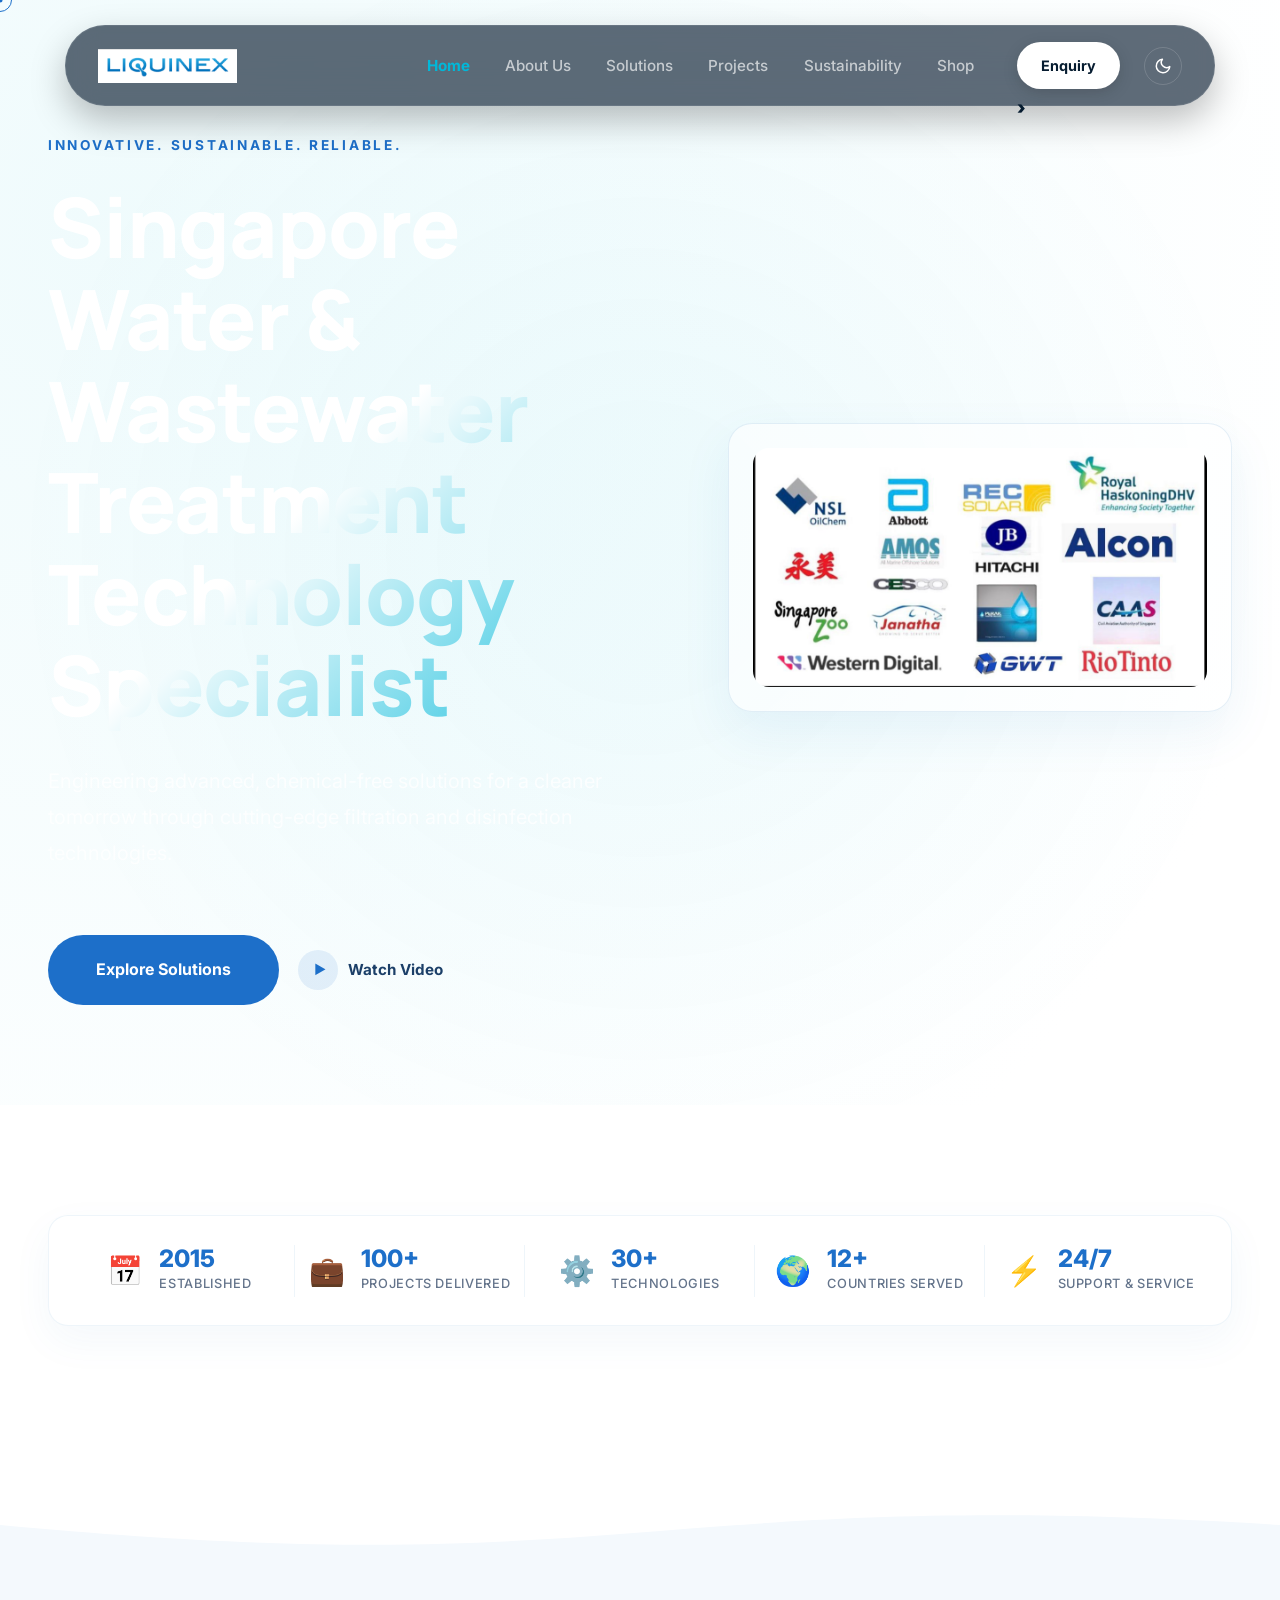
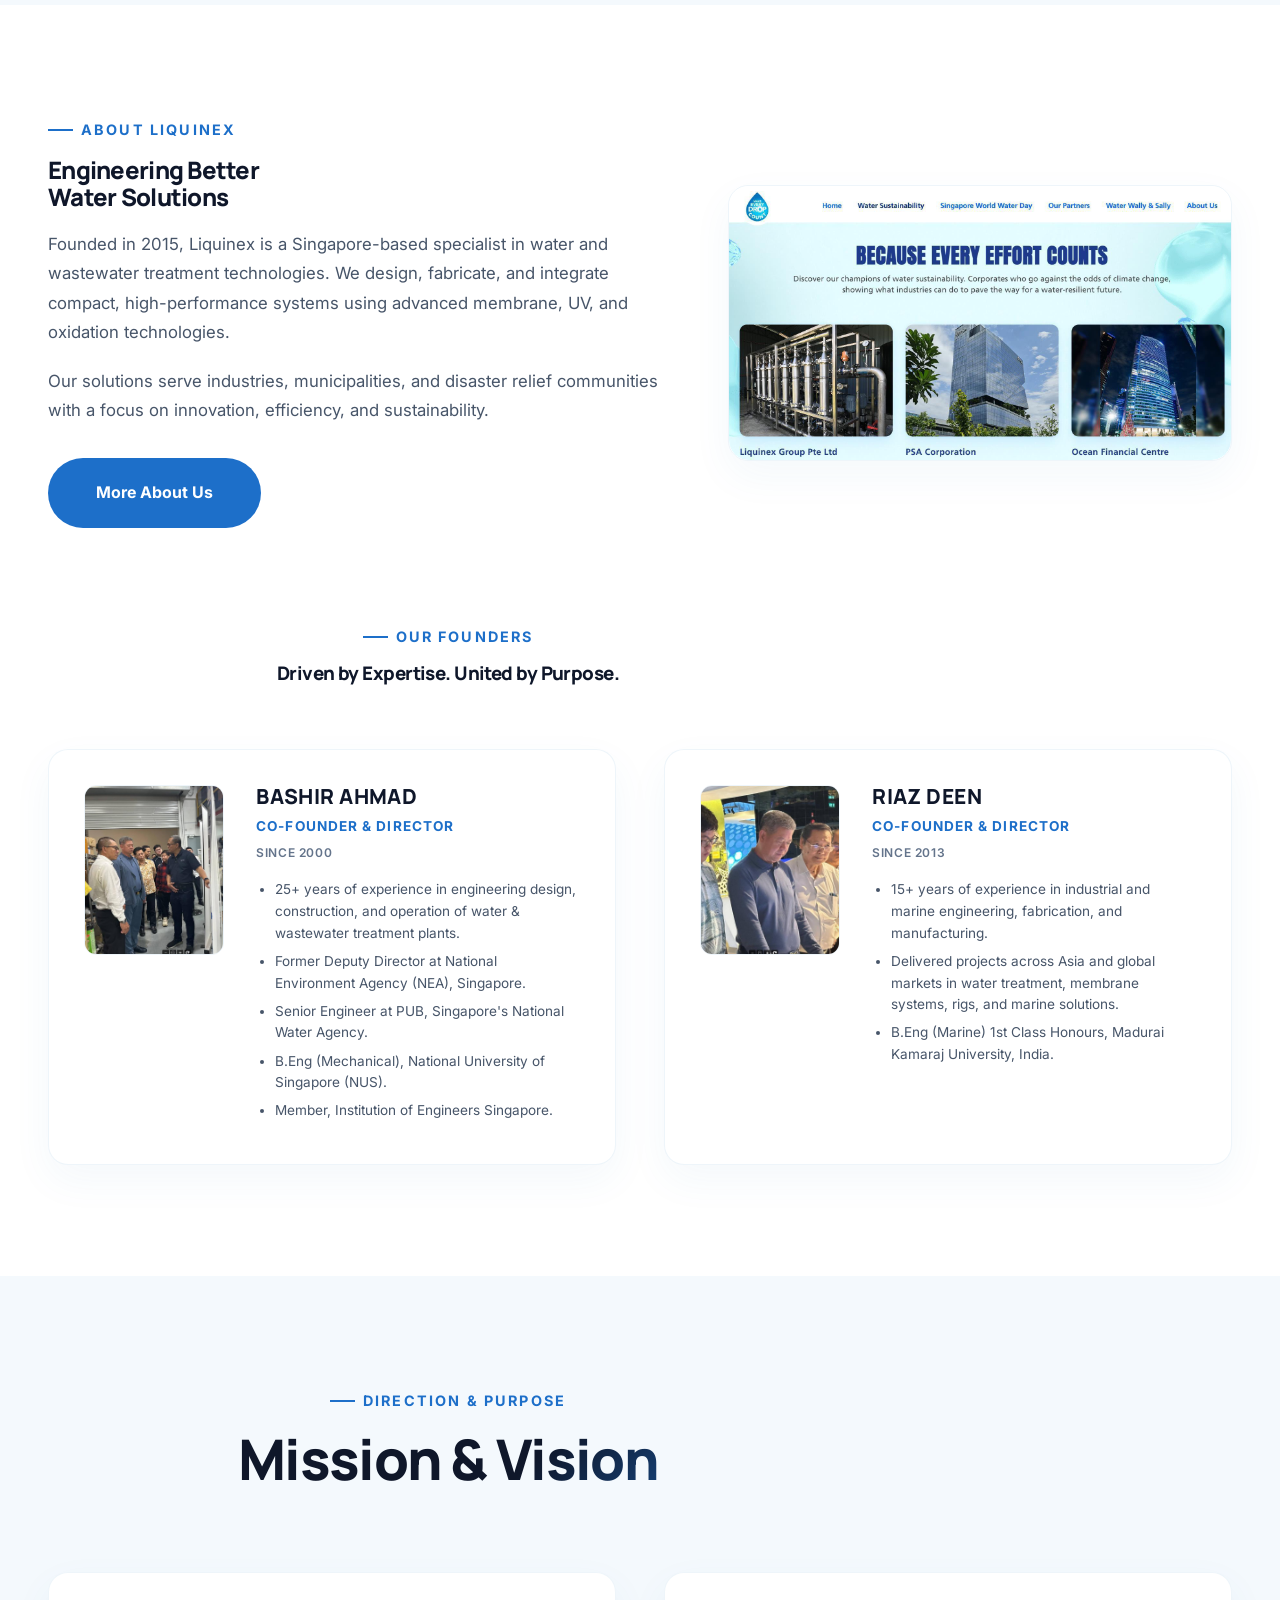
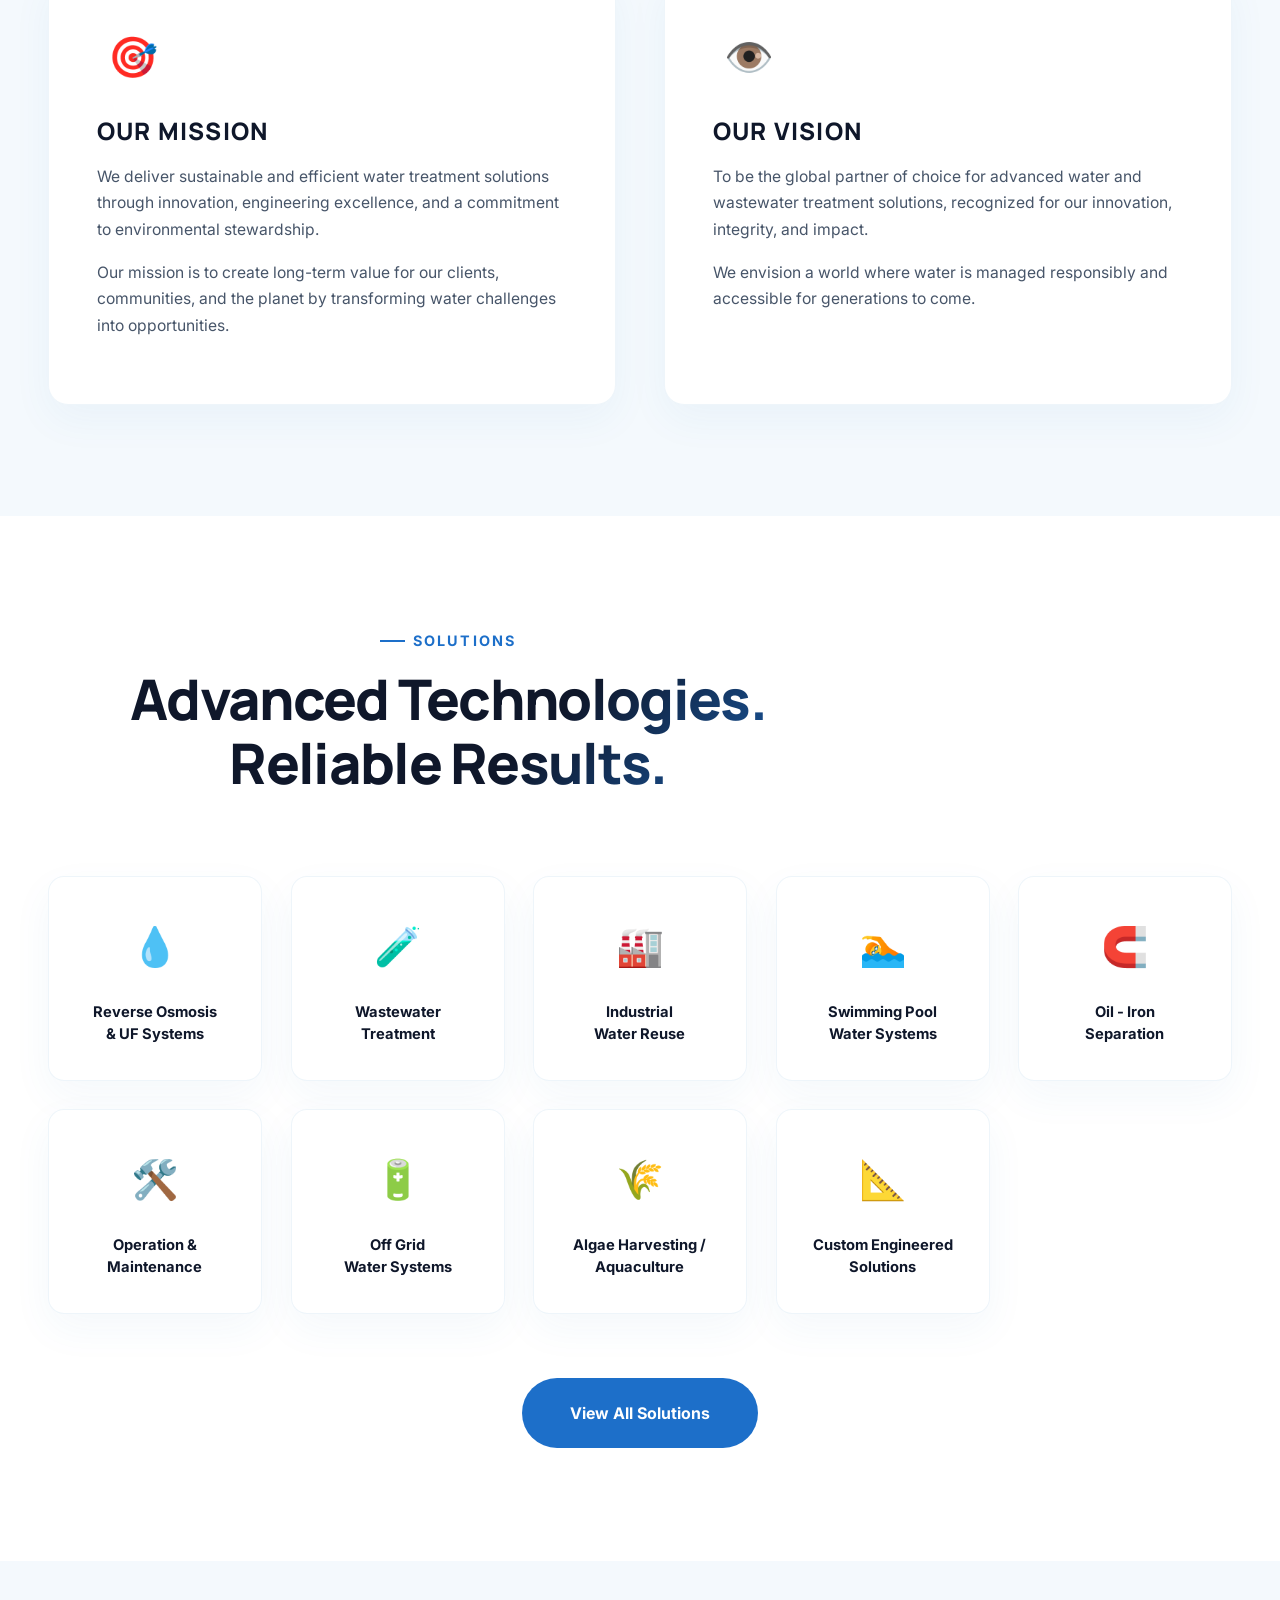
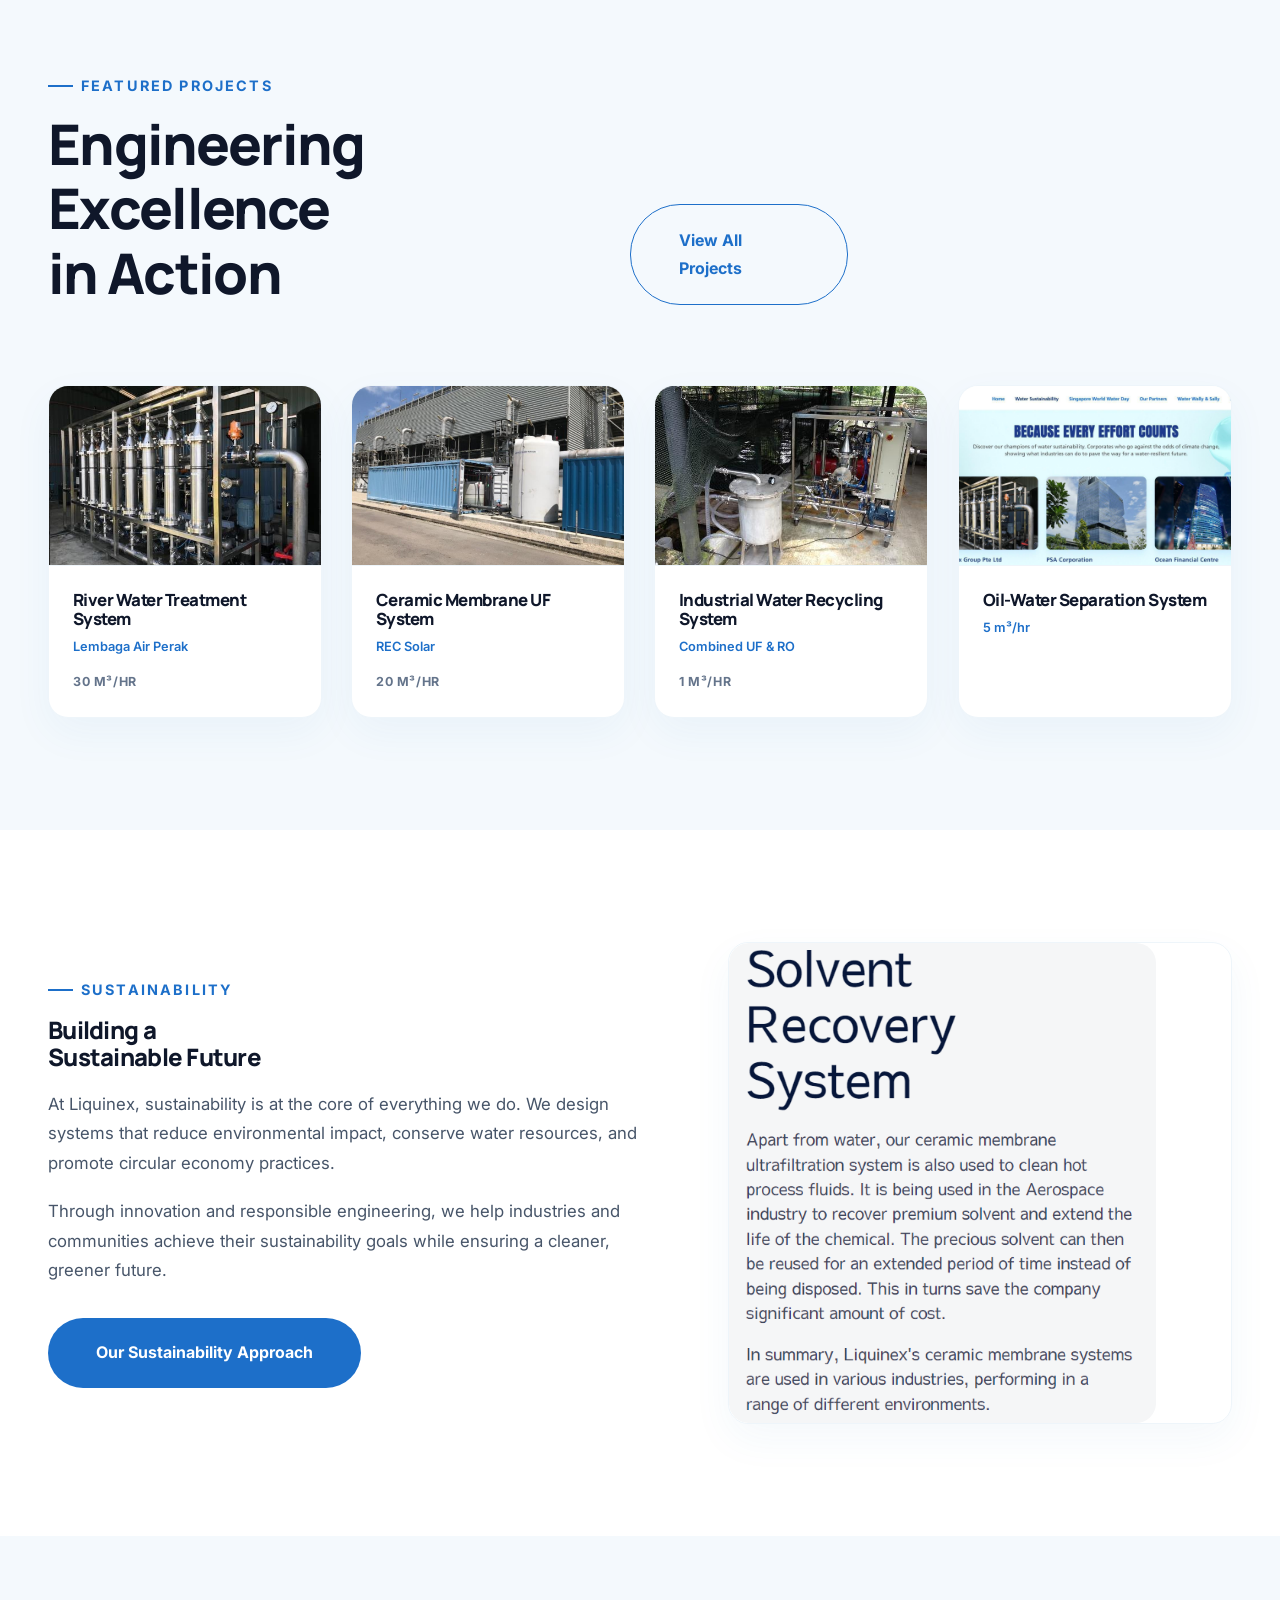
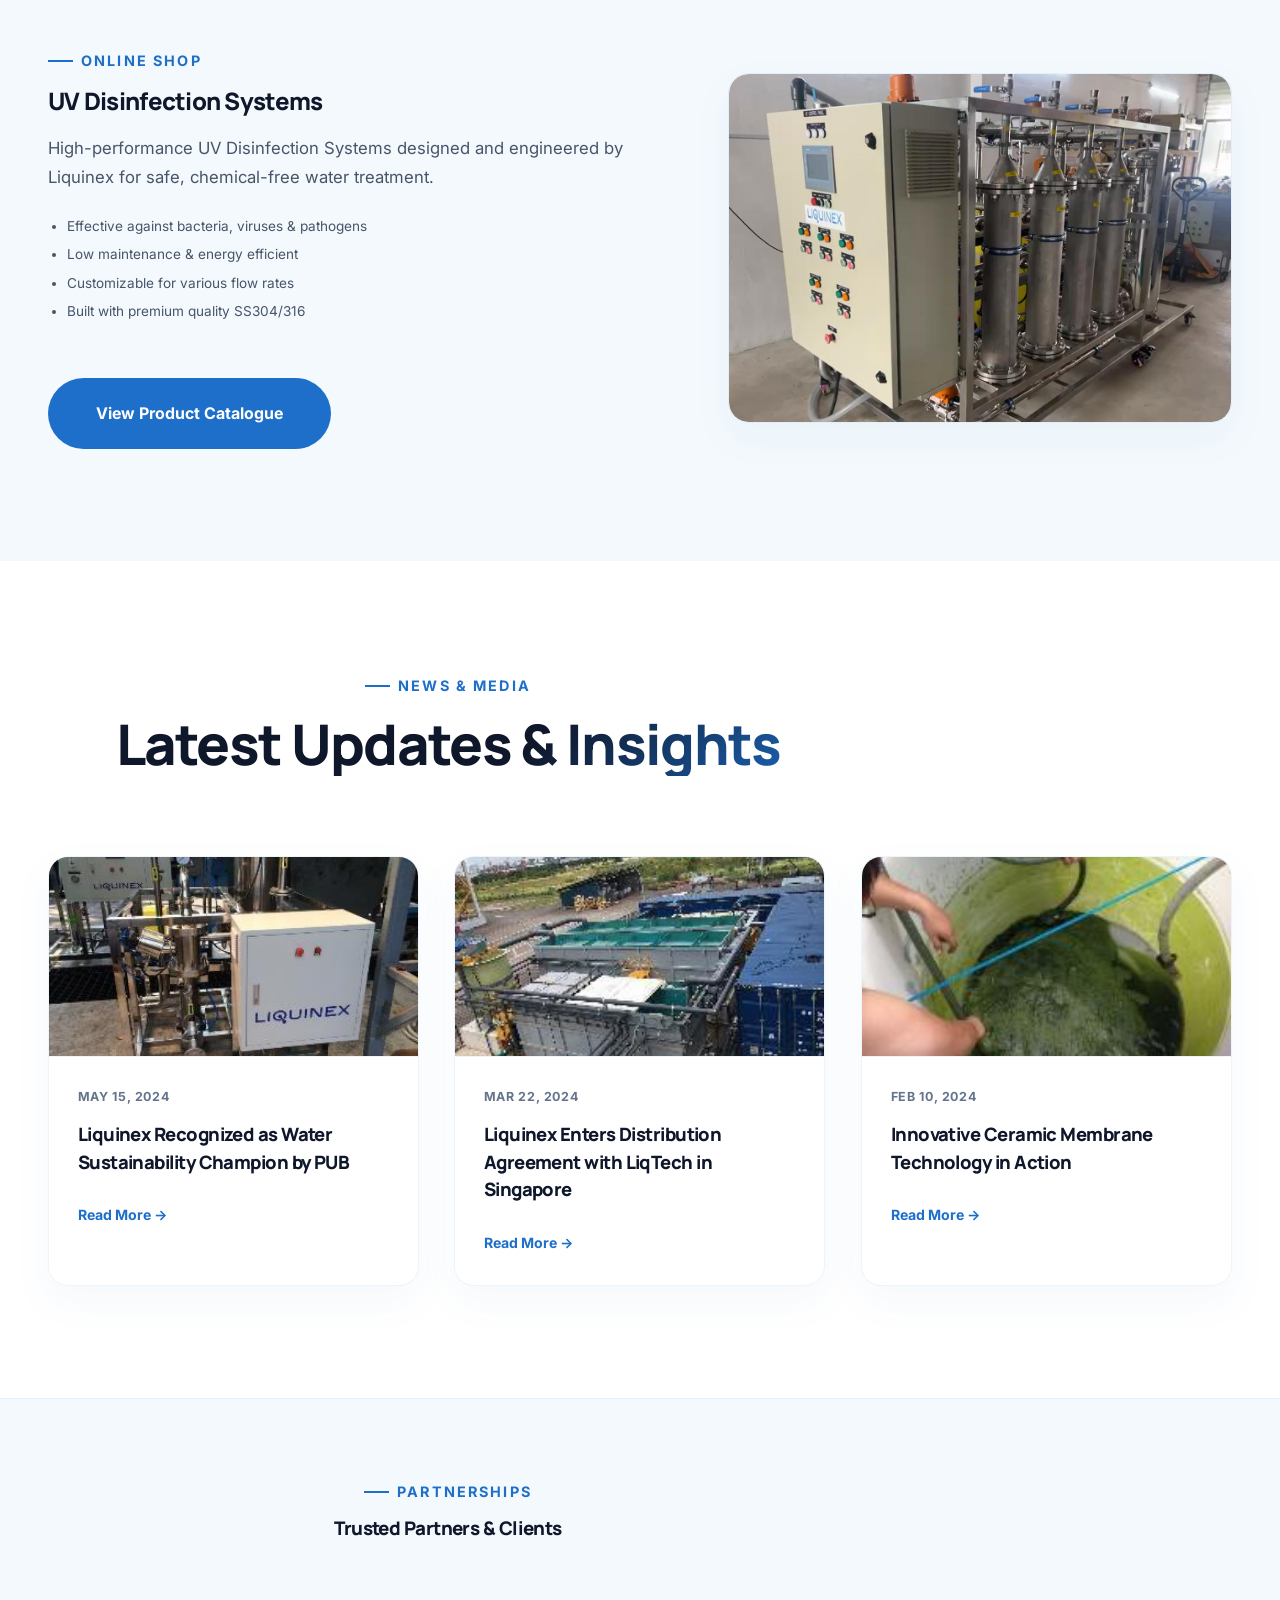
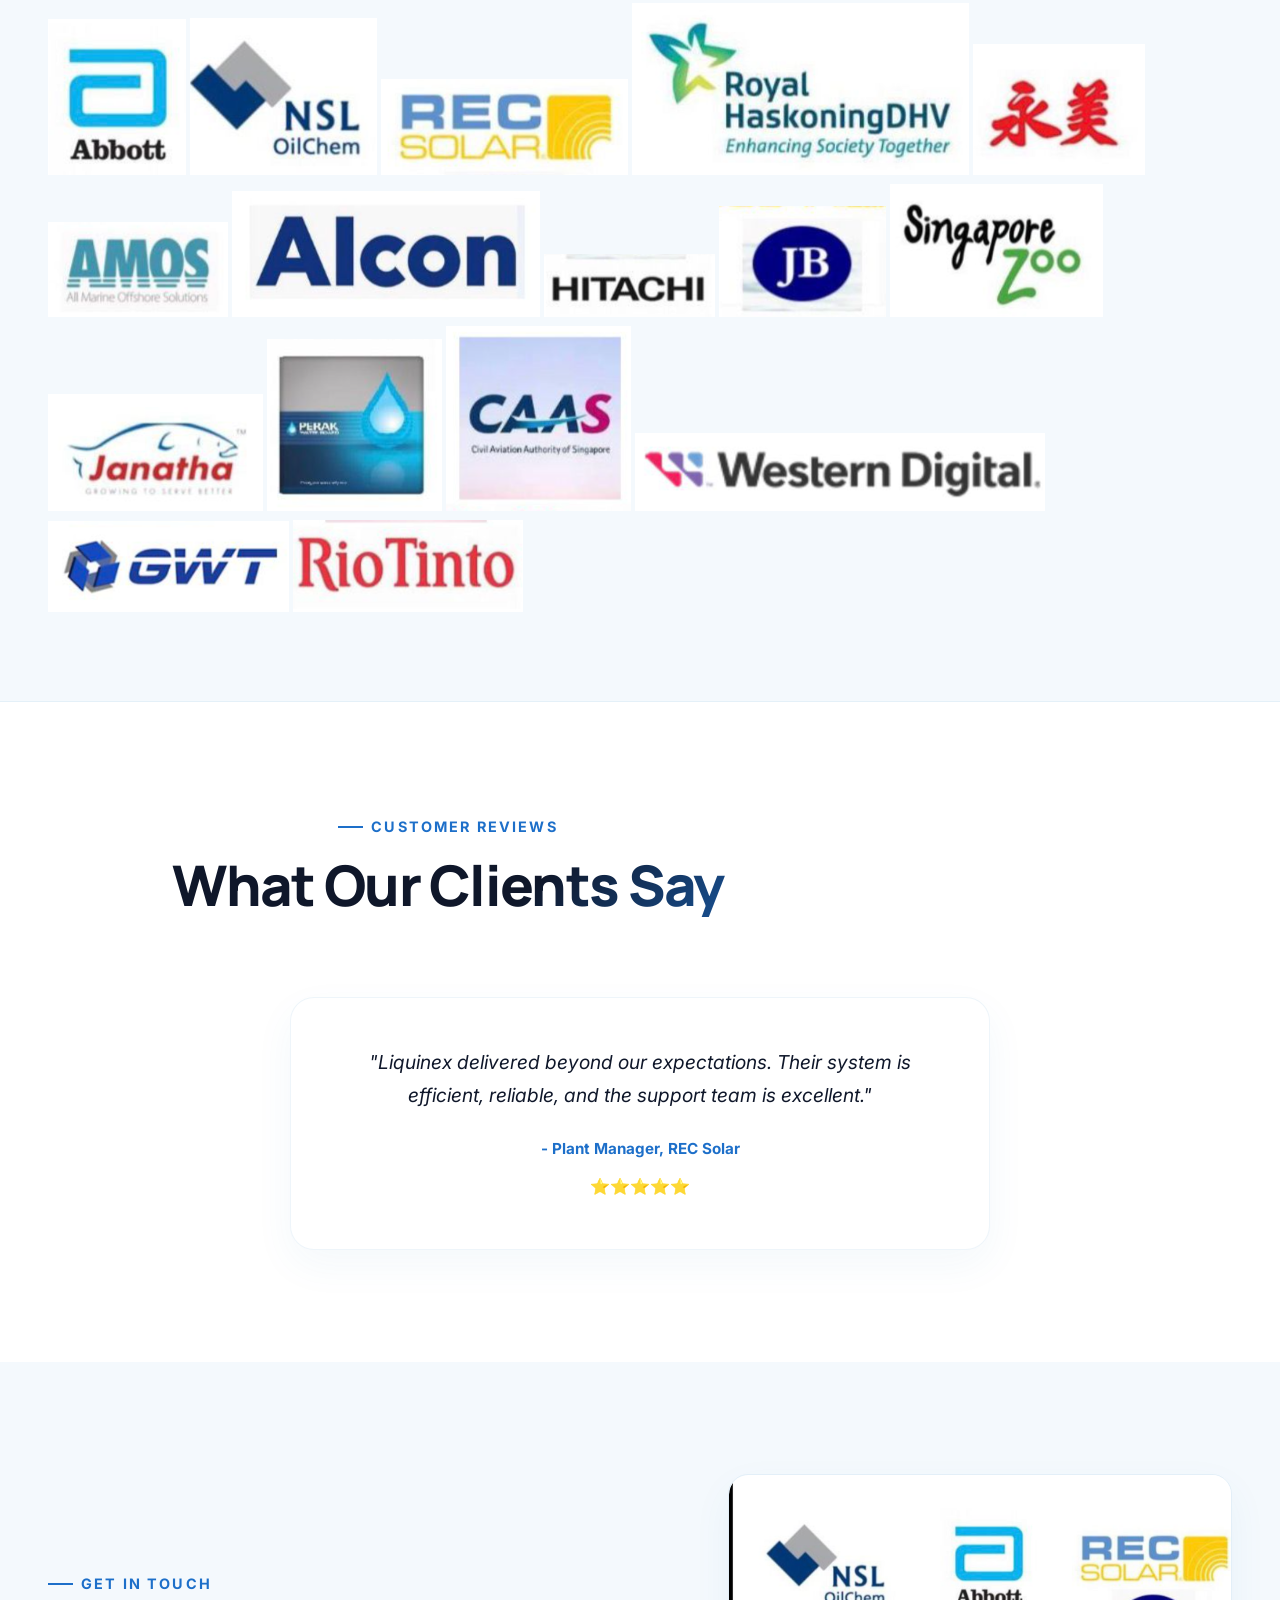
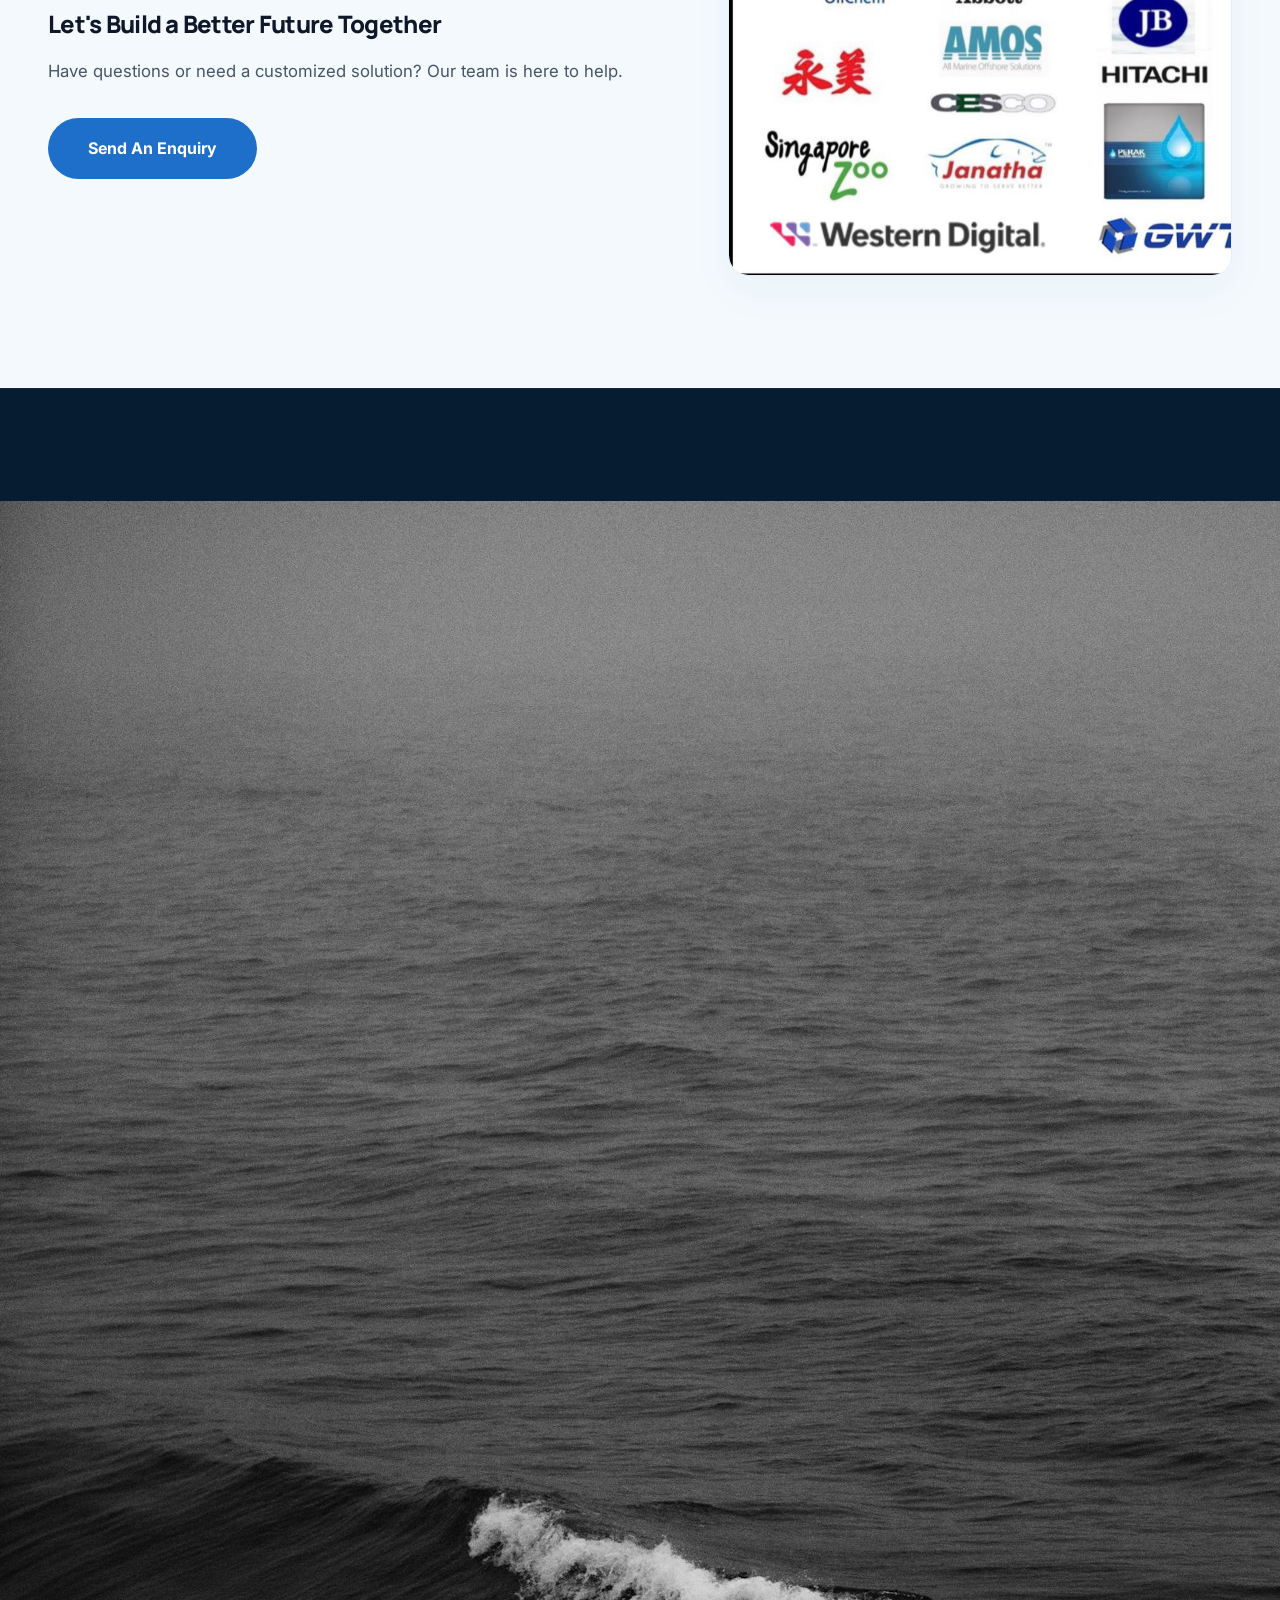
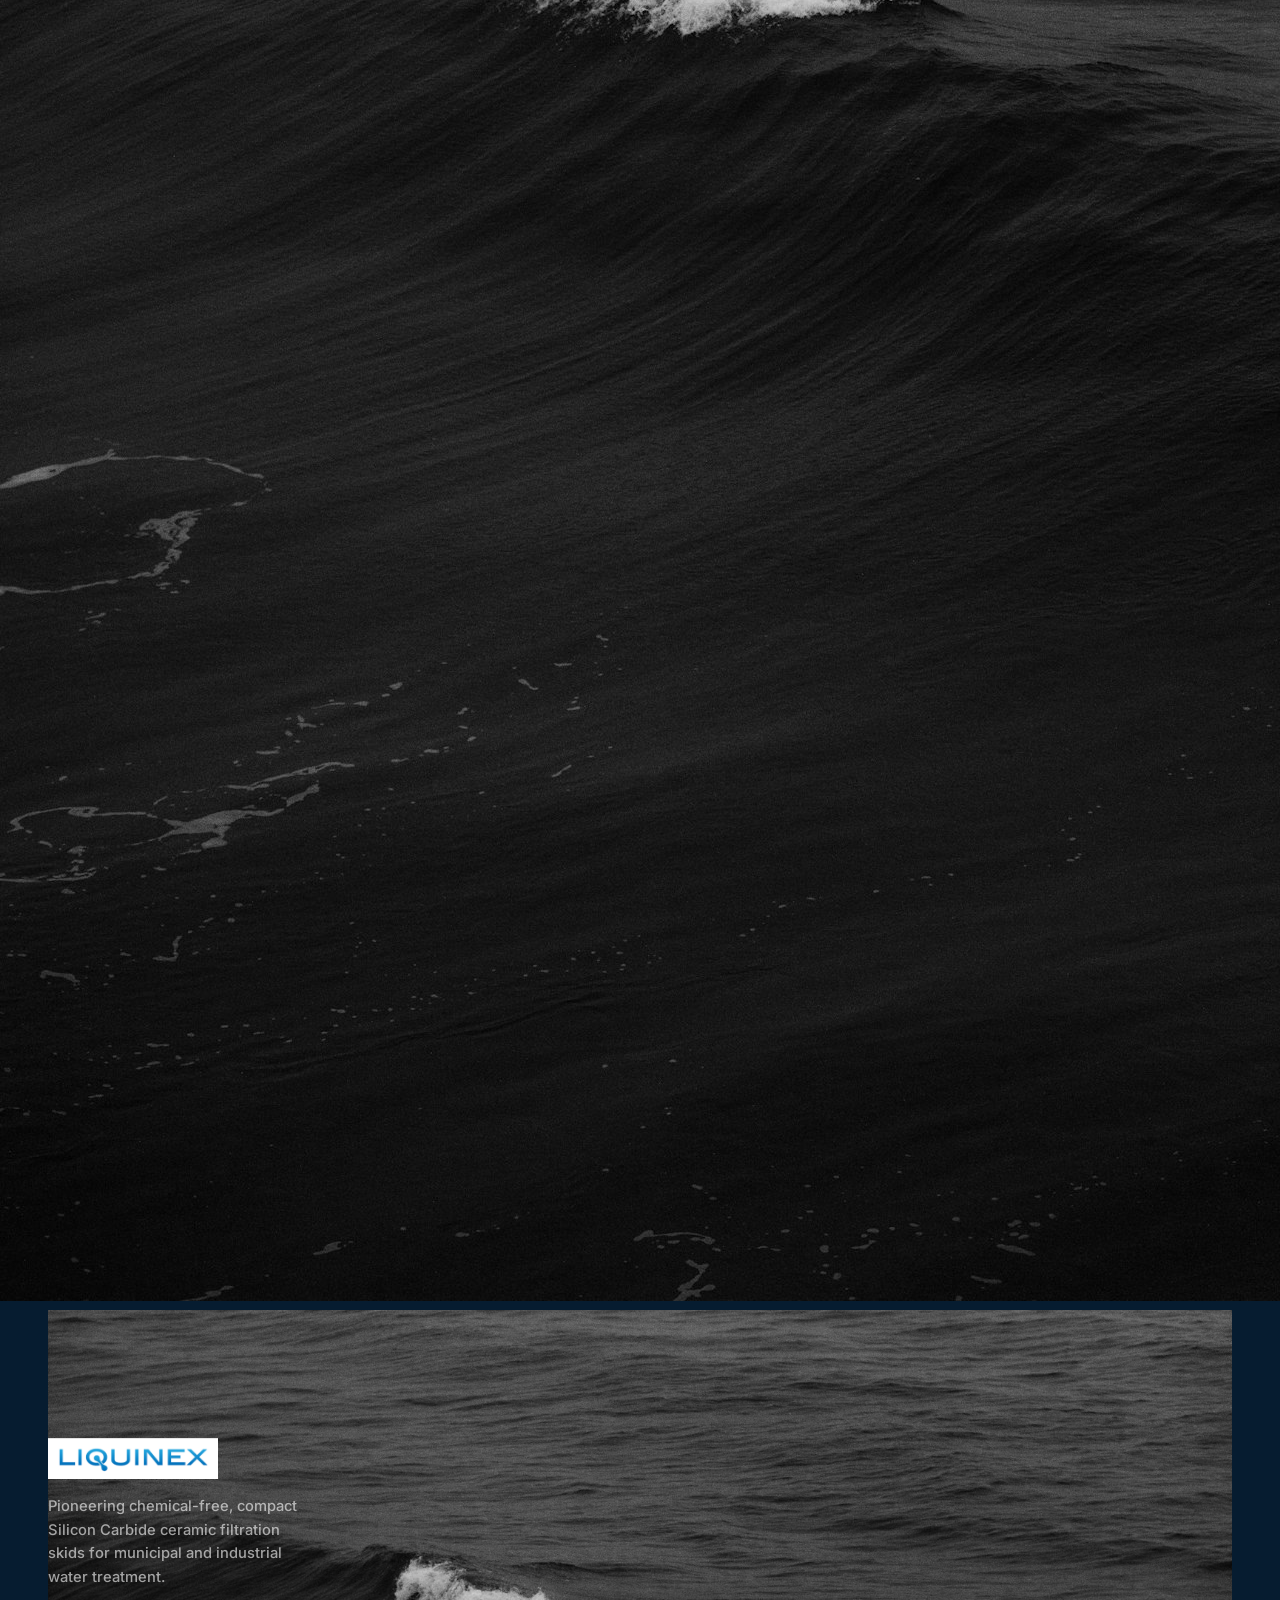
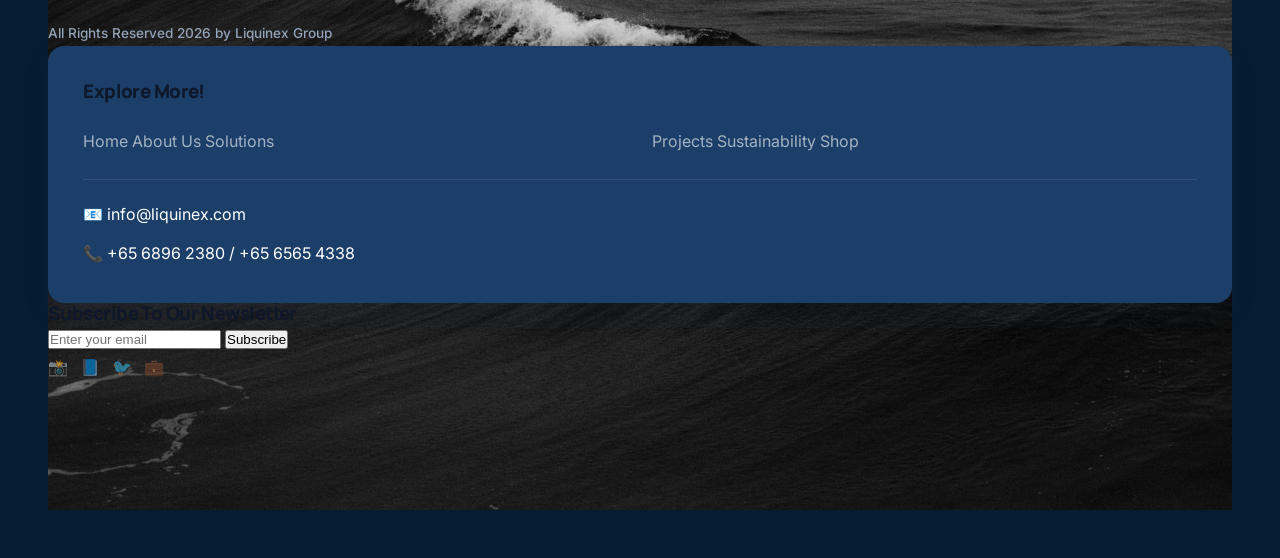
==== commit e3847442: "Implement mockup-compliant landing page structure and Light/Dark Mode theme toggle switcher across a" ====
--- a/index.html
+++ b/index.html
@@ -3,24 +3,30 @@
 <head>
     <meta charset="UTF-8">
     <meta name="viewport" content="width=device-width, initial-scale=1.0">
-    <title>Liquinex | Advanced Ceramic Membrane Water Technologies</title>
-    <meta name="description" content="Pioneering robust and chemical-free ceramic ultrafiltration systems. Discover our sustainable municipal, industrial, and disaster water solutions.">
+    <title>Liquinex | Singapore Water & Wastewater Treatment Technology Specialist</title>
+    <meta name="description" content="Liquinex is a Singapore-based specialist in compact, chemical-free ceramic ultrafiltration, reverse osmosis, and UV water treatment systems.">
+    
+    <!-- Google Fonts -->
+    <link rel="preconnect" href="https://fonts.googleapis.com">
+    <link rel="preconnect" href="https://fonts.gstatic.com" crossorigin>
+    <link href="https://fonts.googleapis.com/css2?family=Inter:wght@300;400;500;600;700;800&family=Manrope:wght@500;600;700;800&display=swap" rel="stylesheet">
+    
+    <!-- Custom Stylesheet -->
     <link rel="stylesheet" href="styles/main.css">
 </head>
 <body>
-    <div id="scroll-progress"></div>
+
+    <!-- Custom Cursor Glow -->
     <div class="custom-cursor"></div>
     <div class="custom-cursor-dot"></div>
-    <div class="grid-texture"></div>
-
-    <!-- Header navigation bar -->
+
+    <!-- Floating Pill Navigation Header -->
     <header>
-        <div class="container">
-            <div class="nav-container">
-                <a href="index.html" class="logo-link">
-                    <img src="assets/logos/liquinex_brand_logo.png" alt="Liquinex Logo" class="header-logo-img">
-                </a>
-                <button class="nav-toggle" aria-label="Toggle Menu">☰</button>
+        <div class="nav-container">
+            <a href="index.html" class="logo-link">
+                <img src="assets/logos/liquinex_brand_logo.png" alt="Liquinex Logo" class="header-logo-img">
+            </a>
+            <div style="display: flex; align-items: center; gap: 1.5rem;">
                 <ul class="nav-menu">
                     <li class="nav-item active"><a href="index.html">Home</a></li>
                     <li class="nav-item"><a href="about.html">About Us</a></li>
@@ -30,51 +36,78 @@
                     <li class="nav-item"><a href="shop.html">Shop</a></li>
                     <li class="nav-item"><a href="enquiry.html">Enquiry</a></li>
                 </ul>
+                <!-- Theme Toggle Button -->
+                <button id="theme-toggle" class="theme-toggle-btn" aria-label="Toggle Theme">
+                    <svg class="theme-icon moon-icon" viewBox="0 0 24 24" fill="none" stroke="currentColor" stroke-width="2" stroke-linecap="round" stroke-linejoin="round"><path d="M21 12.79A9 9 0 1 1 11.21 3 7 7 0 0 0 21 12.79z"></path></svg>
+                    <svg class="theme-icon sun-icon" viewBox="0 0 24 24" fill="none" stroke="currentColor" stroke-width="2" stroke-linecap="round" stroke-linejoin="round" style="display:none;"><circle cx="12" cy="12" r="5"></circle><line x1="12" y1="1" x2="12" y2="3"></line><line x1="12" y1="21" x2="12" y2="23"></line><line x1="4.22" y1="4.22" x2="5.64" y2="5.64"></line><line x1="18.36" y1="18.36" x2="19.78" y2="19.78"></line><line x1="1" y1="12" x2="3" y2="12"></line><line x1="21" y1="12" x2="23" y2="12"></line><line x1="4.22" y1="19.78" x2="5.64" y2="18.36"></line><line x1="18.36" y1="5.64" x2="19.78" y2="4.22"></line></svg>
+                </button>
             </div>
         </div>
     </header>
 
-        <!-- Mockup Hero Section -->
+    <!-- 1. Mockup Hero Section -->
     <section class="hero">
         <div class="hero-caustics-overlay"></div>
         <div class="container">
             <div class="hero-grid">
                 <!-- Left Content -->
                 <div class="hero-content reveal-on-scroll">
-                    <h1 class="hero-editorial-title">INTELLIGENT<br>WATER FILTRATION</h1>
-                    <p class="hero-editorial-lead">Pioneering chemical-free, compact Silicon Carbide ceramic filtration skids for municipal and industrial water treatment installations worldwide.</p>
-                    <div style="display: flex; gap: 1.2rem; margin-top: 2rem;">
+                    <span class="hero-badge">Innovative. Sustainable. Reliable.</span>
+                    <h1 class="hero-title">Singapore Water &<br>Wastewater Treatment<br>Technology Specialist</h1>
+                    <p class="hero-lead">Engineering advanced, chemical-free solutions for a cleaner tomorrow through cutting-edge filtration and disinfection technologies.</p>
+                    <div style="display: flex; gap: 1.2rem; margin-top: 2rem; align-items: center;">
                         <div class="btn-wrapper">
                             <a href="solutions.html" class="btn btn-primary">Explore Solutions</a>
                         </div>
-                        <div class="btn-wrapper">
-                            <a href="enquiry.html" class="btn btn-outline" style="border-color: #1b3f68; color: #1b3f68;">Request Quote</a>
-                        </div>
-                    </div>
-                </div>
-
-                <!-- Right Centerpiece with flow tracing overlay -->
+                        <a href="solutions.html" class="btn-video"><span class="play-icon">▶</span> Watch Video</a>
+                    </div>
+                </div>
+
+                <!-- Right Centerpiece Water City Globe -->
                 <div class="hero-centerpiece-container reveal-on-scroll">
-                    <img src="assets/images/hero_centerpiece.png" class="hero-centerpiece-img" alt="Water Purification Skid Centerpiece">
-                    
-                    <!-- SVG flow tracing lines -->
-                    <svg class="hero-flow-svg" viewBox="0 0 500 500" fill="none" xmlns="http://www.w3.org/2000/svg" preserveAspectRatio="none">
-                        <path d="M 50 180 Q 150 150 250 280 T 450 280" stroke="#00c5ff" stroke-width="4" stroke-linecap="round" class="flow-line"></path>
-                        <path d="M 250 280 Q 200 380 250 420 T 420 400" stroke="#00b8d9" stroke-width="3" stroke-linecap="round" class="flow-line-slow"></path>
-                    </svg>
-                    
-                    <!-- Pulsing Tech Labels -->
-                    <div class="tech-node" style="top: 28%; left: 35%;">
-                        <div class="tech-node-pulse"></div>
-                        <div class="tech-node-tooltip">Ceramic UF Membrane</div>
-                    </div>
-                    <div class="tech-node" style="top: 52%; left: 72%;">
-                        <div class="tech-node-pulse"></div>
-                        <div class="tech-node-tooltip">Reverse Osmosis (RO)</div>
-                    </div>
-                    <div class="tech-node" style="top: 76%; left: 48%;">
-                        <div class="tech-node-pulse"></div>
-                        <div class="tech-node-tooltip">UV Disinfection</div>
+                    <img src="assets/images/hero_globe.png" class="hero-centerpiece-img" alt="Water City Globe Centerpiece">
+                </div>
+            </div>
+        </div>
+    </section>
+
+    <!-- Core Statistics Dashboard Banner -->
+    <section class="stats-banner-section">
+        <div class="container">
+            <div class="stats-banner-grid">
+                <div class="stat-banner-item">
+                    <div class="stat-banner-icon">📅</div>
+                    <div>
+                        <div class="stat-banner-num">2015</div>
+                        <div class="stat-banner-label">Established</div>
+                    </div>
+                </div>
+                <div class="stat-banner-item">
+                    <div class="stat-banner-icon">💼</div>
+                    <div>
+                        <div class="stat-banner-num">100+</div>
+                        <div class="stat-banner-label">Projects Delivered</div>
+                    </div>
+                </div>
+                <div class="stat-banner-item">
+                    <div class="stat-banner-icon">⚙️</div>
+                    <div>
+                        <div class="stat-banner-num">30+</div>
+                        <div class="stat-banner-label">Technologies</div>
+                    </div>
+                </div>
+                <div class="stat-banner-item">
+                    <div class="stat-banner-icon">🌍</div>
+                    <div>
+                        <div class="stat-banner-num">12+</div>
+                        <div class="stat-banner-label">Countries Served</div>
+                    </div>
+                </div>
+                <div class="stat-banner-item">
+                    <div class="stat-banner-icon">⚡</div>
+                    <div>
+                        <div class="stat-banner-num">24/7</div>
+                        <div class="stat-banner-label">Support & Service</div>
                     </div>
                 </div>
             </div>
@@ -89,275 +122,455 @@
         </svg>
     </div>
 
-    <!-- Core Business Editorial Hub overview panel (Instead of repeating cards) -->
-    <section id="business-hub" style="background: linear-gradient(180deg, var(--color-bg-deep) 0%, var(--color-bg-dark) 100%);">
-        <div class="container">
-            <div class="section-header reveal-on-scroll" style="text-align: center; margin-left: auto; margin-right: auto; margin-bottom: 5rem;">
-                <span class="section-subtitle" style="justify-content: center;">Bespoke Solutions</span>
-                <h2>Global Water Systems</h2>
-                <p style="margin-top: 1rem; color: var(--color-text-muted);">Explore our dedicated engineering channels and industrial products.</p>
-            </div>
-
-            <!-- Custom 3-Column Editorial Grid linking to subpages -->
-            <div style="display: grid; grid-template-columns: repeat(3, 1fr); gap: 3rem;">
+    <!-- 2. About Us Section & Executive Founders -->
+    <section id="about-section" class="section-padding">
+        <div class="container">
+            <div class="section-grid">
+                <!-- Left text content -->
+                <div class="reveal-on-scroll">
+                    <span class="section-subtitle">About Liquinex</span>
+                    <h2>Engineering Better<br>Water Solutions</h2>
+                    <p class="section-desc">Founded in 2015, Liquinex is a Singapore-based specialist in water and wastewater treatment technologies. We design, fabricate, and integrate compact, high-performance systems using advanced membrane, UV, and oxidation technologies.</p>
+                    <p class="section-desc">Our solutions serve industries, municipalities, and disaster relief communities with a focus on innovation, efficiency, and sustainability.</p>
+                    <div class="btn-wrapper" style="margin-top: 2rem;">
+                        <a href="about.html" class="btn btn-primary">More About Us</a>
+                    </div>
+                </div>
+
+                <!-- Right image block -->
+                <div class="image-frame-container reveal-on-scroll">
+                    <img src="assets/images/about_skid.jpg" class="responsive-image" alt="Water Treatment Skid">
+                </div>
+            </div>
+
+            <!-- Founders Sub-Section -->
+            <div class="founders-intro-section">
+                <div class="section-header reveal-on-scroll" style="text-align: center; margin-bottom: 4rem;">
+                    <span class="section-subtitle" style="justify-content: center;">Our Founders</span>
+                    <h3>Driven by Expertise. United by Purpose.</h3>
+                </div>
+                <div class="founders-mockup-grid">
+                    <!-- Founder 1 -->
+                    <div class="founder-mockup-card reveal-on-scroll">
+                        <div class="founder-img-wrapper">
+                            <img src="assets/images/founder_bashir.jpg" alt="Bashir Ahmad">
+                        </div>
+                        <div class="founder-info">
+                            <h4>BASHIR AHMAD</h4>
+                            <span class="founder-role">Co-Founder & Director</span>
+                            <span class="founder-since">Since 2000</span>
+                            <ul class="founder-bullets">
+                                <li>25+ years of experience in engineering design, construction, and operation of water & wastewater treatment plants.</li>
+                                <li>Former Deputy Director at National Environment Agency (NEA), Singapore.</li>
+                                <li>Senior Engineer at PUB, Singapore's National Water Agency.</li>
+                                <li>B.Eng (Mechanical), National University of Singapore (NUS).</li>
+                                <li>Member, Institution of Engineers Singapore.</li>
+                            </ul>
+                        </div>
+                    </div>
+
+                    <!-- Founder 2 -->
+                    <div class="founder-mockup-card reveal-on-scroll">
+                        <div class="founder-img-wrapper">
+                            <img src="assets/images/founder_riaz.jpg" alt="Riaz Deen">
+                        </div>
+                        <div class="founder-info">
+                            <h4>RIAZ DEEN</h4>
+                            <span class="founder-role">Co-Founder & Director</span>
+                            <span class="founder-since">Since 2013</span>
+                            <ul class="founder-bullets">
+                                <li>15+ years of experience in industrial and marine engineering, fabrication, and manufacturing.</li>
+                                <li>Delivered projects across Asia and global markets in water treatment, membrane systems, rigs, and marine solutions.</li>
+                                <li>B.Eng (Marine) 1st Class Honours, Madurai Kamaraj University, India.</li>
+                            </ul>
+                        </div>
+                    </div>
+                </div>
+            </div>
+        </div>
+    </section>
+
+    <!-- 3. Mission & Vision Section -->
+    <section id="mission-section" class="section-padding" style="background: var(--color-bg-deep);">
+        <div class="container">
+            <div class="section-header reveal-on-scroll" style="text-align: center; margin-bottom: 5rem;">
+                <span class="section-subtitle" style="justify-content: center;">Direction & Purpose</span>
+                <h2>Mission & Vision</h2>
+            </div>
+            <div style="display: grid; grid-template-columns: 1fr 1fr; gap: 3rem;">
+                <!-- Mission Card -->
+                <div class="mission-vision-card reveal-on-scroll">
+                    <div class="card-icon-wrapper">🎯</div>
+                    <h3>OUR MISSION</h3>
+                    <p>We deliver sustainable and efficient water treatment solutions through innovation, engineering excellence, and a commitment to environmental stewardship.</p>
+                    <p>Our mission is to create long-term value for our clients, communities, and the planet by transforming water challenges into opportunities.</p>
+                </div>
+
+                <!-- Vision Card -->
+                <div class="mission-vision-card reveal-on-scroll">
+                    <div class="card-icon-wrapper">👁️</div>
+                    <h3>OUR VISION</h3>
+                    <p>To be the global partner of choice for advanced water and wastewater treatment solutions, recognized for our innovation, integrity, and impact.</p>
+                    <p>We envision a world where water is managed responsibly and accessible for generations to come.</p>
+                </div>
+            </div>
+        </div>
+    </section>
+
+    <!-- 4. Advanced Technologies Grid -->
+    <section id="solutions-section" class="section-padding">
+        <div class="container">
+            <div class="section-header reveal-on-scroll" style="text-align: center; margin-bottom: 5rem;">
+                <span class="section-subtitle" style="justify-content: center;">Solutions</span>
+                <h2>Advanced Technologies.<br>Reliable Results.</h2>
+            </div>
+
+            <div class="tech-solutions-grid">
+                <div class="tech-solution-item reveal-on-scroll">
+                    <div class="tech-icon">💧</div>
+                    <h5>Reverse Osmosis<br>& UF Systems</h5>
+                </div>
+                <div class="tech-solution-item reveal-on-scroll">
+                    <div class="tech-icon">🧪</div>
+                    <h5>Wastewater<br>Treatment</h5>
+                </div>
+                <div class="tech-solution-item reveal-on-scroll">
+                    <div class="tech-icon">🏭</div>
+                    <h5>Industrial<br>Water Reuse</h5>
+                </div>
+                <div class="tech-solution-item reveal-on-scroll">
+                    <div class="tech-icon">🏊</div>
+                    <h5>Swimming Pool<br>Water Systems</h5>
+                </div>
+                <div class="tech-solution-item reveal-on-scroll">
+                    <div class="tech-icon">🧲</div>
+                    <h5>Oil - Iron<br>Separation</h5>
+                </div>
+                <div class="tech-solution-item reveal-on-scroll">
+                    <div class="tech-icon">🛠️</div>
+                    <h5>Operation &<br>Maintenance</h5>
+                </div>
+                <div class="tech-solution-item reveal-on-scroll">
+                    <div class="tech-icon">🔋</div>
+                    <h5>Off Grid<br>Water Systems</h5>
+                </div>
+                <div class="tech-solution-item reveal-on-scroll">
+                    <div class="tech-icon">🌾</div>
+                    <h5>Algae Harvesting /<br>Aquaculture</h5>
+                </div>
+                <div class="tech-solution-item reveal-on-scroll">
+                    <div class="tech-icon">📐</div>
+                    <h5>Custom Engineered<br>Solutions</h5>
+                </div>
+            </div>
+
+            <div style="text-align: center; margin-top: 4rem;" class="reveal-on-scroll">
+                <div class="btn-wrapper">
+                    <a href="solutions.html" class="btn btn-primary">View All Solutions</a>
+                </div>
+            </div>
+        </div>
+    </section>
+
+    <!-- 5. Featured Projects Slider Section -->
+    <section id="projects-section" class="section-padding" style="background: var(--color-bg-deep);">
+        <div class="container">
+            <div class="section-header reveal-on-scroll" style="text-align: space-between; display: flex; align-items: flex-end; justify-content: space-between; margin-bottom: 5rem;">
+                <div>
+                    <span class="section-subtitle">Featured Projects</span>
+                    <h2>Engineering Excellence<br>in Action</h2>
+                </div>
+                <div class="btn-wrapper">
+                    <a href="projects.html" class="btn btn-outline" style="border-color: #1d6fc9; color: #1d6fc9;">View All Projects</a>
+                </div>
+            </div>
+
+            <div class="featured-projects-grid">
+                <!-- Project 1 -->
+                <div class="project-mockup-card reveal-on-scroll">
+                    <div class="project-img-container">
+                        <img src="assets/images/page_12_img_3.jpeg" alt="River Water Treatment">
+                    </div>
+                    <div class="project-info">
+                        <h4>River Water Treatment System</h4>
+                        <span class="project-meta">Lembaga Air Perak</span>
+                        <span class="project-spec">30 m³/hr</span>
+                    </div>
+                </div>
+
+                <!-- Project 2 -->
+                <div class="project-mockup-card reveal-on-scroll">
+                    <div class="project-img-container">
+                        <img src="assets/images/page_16_img_2.jpeg" alt="Ceramic Membrane UF System">
+                    </div>
+                    <div class="project-info">
+                        <h4>Ceramic Membrane UF System</h4>
+                        <span class="project-meta">REC Solar</span>
+                        <span class="project-spec">20 m³/hr</span>
+                    </div>
+                </div>
+
+                <!-- Project 3 -->
+                <div class="project-mockup-card reveal-on-scroll">
+                    <div class="project-img-container">
+                        <img src="assets/images/page_22_img_2.jpeg" alt="Industrial Water Recycling">
+                    </div>
+                    <div class="project-info">
+                        <h4>Industrial Water Recycling System</h4>
+                        <span class="project-meta">Combined UF & RO</span>
+                        <span class="project-spec">1 m³/hr</span>
+                    </div>
+                </div>
+
+                <!-- Project 4 -->
+                <div class="project-mockup-card reveal-on-scroll">
+                    <div class="project-img-container">
+                        <img src="assets/images/page_10_img_3.jpeg" alt="Oil-Water Separation">
+                    </div>
+                    <div class="project-info">
+                        <h4>Oil-Water Separation System</h4>
+                        <span class="project-meta">5 m³/hr</span>
+                    </div>
+                </div>
+            </div>
+        </div>
+    </section>
+
+    <!-- 6. Sustainability Section -->
+    <section id="sustainability-section" class="section-padding">
+        <div class="container">
+            <div class="section-grid">
+                <!-- Left text content -->
+                <div class="reveal-on-scroll">
+                    <span class="section-subtitle">Sustainability</span>
+                    <h2>Building a<br>Sustainable Future</h2>
+                    <p class="section-desc">At Liquinex, sustainability is at the core of everything we do. We design systems that reduce environmental impact, conserve water resources, and promote circular economy practices.</p>
+                    <p class="section-desc">Through innovation and responsible engineering, we help industries and communities achieve their sustainability goals while ensuring a cleaner, greener future.</p>
+                    <div class="btn-wrapper" style="margin-top: 2rem;">
+                        <a href="sustainability.html" class="btn btn-primary">Our Sustainability Approach</a>
+                    </div>
+                </div>
+
+                <!-- Right centerpiece -->
+                <div class="image-frame-container reveal-on-scroll" style="text-align: center;">
+                    <img src="assets/images/sustainability_leaf.png" class="responsive-image" alt="Sustainability Leaf Droplet" style="max-height: 480px; width: auto; object-fit: contain;">
+                </div>
+            </div>
+        </div>
+    </section>
+
+    <!-- 7. Shop Section -->
+    <section id="shop-section" class="section-padding" style="background: var(--color-bg-deep);">
+        <div class="container">
+            <div class="section-grid">
+                <!-- Left text content -->
+                <div class="reveal-on-scroll">
+                    <span class="section-subtitle">Online Shop</span>
+                    <h2>UV Disinfection Systems</h2>
+                    <p class="section-desc">High-performance UV Disinfection Systems designed and engineered by Liquinex for safe, chemical-free water treatment.</p>
+                    <ul class="founder-bullets" style="margin: 1.5rem 0;">
+                        <li>Effective against bacteria, viruses & pathogens</li>
+                        <li>Low maintenance & energy efficient</li>
+                        <li>Customizable for various flow rates</li>
+                        <li>Built with premium quality SS304/316</li>
+                    </ul>
+                    <div class="btn-wrapper" style="margin-top: 2rem;">
+                        <a href="shop.html" class="btn btn-primary">View Product Catalogue</a>
+                    </div>
+                </div>
+
+                <!-- Right centerpiece -->
+                <div class="image-frame-container reveal-on-scroll">
+                    <img src="assets/images/shop_skid.jpg" class="responsive-image" alt="UV Disinfection System Skid">
+                </div>
+            </div>
+        </div>
+    </section>
+
+    <!-- 8. News & Media Section -->
+    <section id="newsroom" class="section-padding">
+        <div class="container">
+            <div class="section-header reveal-on-scroll" style="text-align: center; margin-bottom: 5rem;">
+                <span class="section-subtitle" style="justify-content: center;">News & Media</span>
+                <h2>Latest Updates & Insights</h2>
+            </div>
+
+            <div class="newsroom-grid">
                 <!-- Card 1 -->
-                <div class="story-card reveal-on-scroll" style="display: flex; flex-direction: column; justify-content: space-between; min-height: 380px;">
-                    <div>
-                        <div class="card-icon-wrapper">
-                            <svg class="card-icon-svg" viewBox="0 0 24 24" xmlns="http://www.w3.org/2000/svg">
-                                <path class="gear-path" d="M19.14,12.94c0.04-0.3,0.06-0.61,0.06-0.94c0-0.32-0.02-0.64-0.07-0.94l2.03-1.58c0.18-0.14,0.23-0.41,0.12-0.61 l-1.92-3.32c-0.12-0.22-0.37-0.29-0.59-0.22l-2.39,0.96c-0.5-0.38-1.03-0.7-1.62-0.94L14.4,2.81c-0.04-0.24-0.24-0.41-0.48-0.41 h-3.84c-0.24,0-0.43,0.17-0.47,0.41L9.25,5.35C8.66,5.59,8.12,5.92,7.63,6.29L5.24,5.33c-0.22-0.08-0.47,0-0.59,0.22L2.74,8.87 C2.62,9.08,2.66,9.34,2.86,9.48l2.03,1.58C4.84,11.36,4.8,11.69,4.8,12s0.04,0.64,0.07,0.94l-2.03,1.58 c-0.18,0.14-0.23,0.41-0.12,0.61l1.92,3.32c0.12,0.22,0.37,0.29,0.59,0.22l2.39-0.96c0.5,0.38,1.03,0.7,1.62,0.94l0.36,2.54 c0.05,0.24,0.24,0.41,0.48,0.41h3.84c0.24,0,0.44-0.17,0.47-0.41l0.36-2.54c0.59-0.24,1.13-0.56,1.62-0.94l2.39,0.96 c0.22,0.08,0.47,0,0.59-0.22l1.92-3.32c0.12-0.22,0.07-0.47-0.12-0.61L19.14,12.94z M12,15.6c-1.98,0-3.6-1.62-3.6-3.6 s1.62-3.6,3.6-3.6s3.6,1.62,3.6,3.6S13.98,15.6,12,15.6z"/>
-                            </svg>
-                        </div>
-                        <h4 style="font-size: 1.5rem; margin-bottom: 1rem; color: var(--color-text-primary);">Capabilities & Team</h4>
-                        <p style="font-size: 0.95rem; line-height: 1.7; color: var(--color-text-secondary);">Learn about our Singapore engineering heritage, founders team, and historical corporate timeline milestones.</p>
-                    </div>
-                    <div style="margin-top: 2rem;">
-                        <a href="about.html" style="font-weight: 700; color: var(--color-primary); text-decoration: none; display: flex; align-items: center; gap: 0.5rem; font-size: 0.9rem;">Meet the Team →</a>
+                <div class="news-card reveal-on-scroll">
+                    <div class="news-img-container">
+                        <img src="assets/images/page_1_img_2.jpeg" alt="Global Water Award Winner">
+                    </div>
+                    <div class="news-content">
+                        <span class="news-date">May 15, 2024</span>
+                        <h4>Liquinex Recognized as Water Sustainability Champion by PUB</h4>
+                        <div class="btn-wrapper">
+                            <a href="sustainability.html" class="news-link">Read More →</a>
+                        </div>
                     </div>
                 </div>
 
                 <!-- Card 2 -->
-                <div class="story-card reveal-on-scroll" style="display: flex; flex-direction: column; justify-content: space-between; min-height: 380px;">
-                    <div>
-                        <div class="card-icon-wrapper">
-                            <svg class="card-icon-svg" viewBox="0 0 24 24" xmlns="http://www.w3.org/2000/svg">
-                                <path class="wave-path" d="M12,2C6.48,2,2,6.48,2,12s4.48,10,10,10s10-4.48,10-10S17.52,2,12,2z M12,20c-4.41,0-8-3.59-8-8s3.59-8,8-8s8,3.59,8,8 S16.41,20,12,20z"/>
-                                <path class="drop-path" d="M12,6c-1.5,0-3,1.5-3,3.5c0,2,3,5.5,3,5.5s3-3.5,3-3.5C15,7.5,13.5,6,12,6z"/>
-                            </svg>
-                        </div>
-                        <h4 style="font-size: 1.5rem; margin-bottom: 1rem; color: var(--color-text-primary);">Water Technologies</h4>
-                        <p style="font-size: 0.95rem; line-height: 1.7; color: var(--color-text-secondary);">Browse our advanced solutions including Ceramic Ultrafiltration, Reverse Osmosis, containerized WaterWall plants, and portable systems.</p>
-                    </div>
-                    <div style="margin-top: 2rem;">
-                        <a href="solutions.html" style="font-weight: 700; color: var(--color-primary); text-decoration: none; display: flex; align-items: center; gap: 0.5rem; font-size: 0.9rem;">View Technology Circular Hub →</a>
+                <div class="news-card reveal-on-scroll">
+                    <div class="news-img-container">
+                        <img src="assets/images/page_5_img_4.jpeg" alt="Gold Medal Award">
+                    </div>
+                    <div class="news-content">
+                        <span class="news-date">Mar 22, 2024</span>
+                        <h4>Liquinex Enters Distribution Agreement with LiqTech in Singapore</h4>
+                        <div class="btn-wrapper">
+                            <a href="about.html" class="news-link">Read More →</a>
+                        </div>
                     </div>
                 </div>
 
                 <!-- Card 3 -->
-                <div class="story-card reveal-on-scroll" style="display: flex; flex-direction: column; justify-content: space-between; min-height: 380px;">
-                    <div>
-                        <div class="card-icon-wrapper">
-                            <svg class="card-icon-svg" viewBox="0 0 24 24" xmlns="http://www.w3.org/2000/svg">
-                                <path class="chart-path" d="M19,3H5C3.9,3,3,3.9,3,5v14c0,1.1,0.9,2,2,2h14c1.1,0,2-0.9,2-2V5C21,3.9,20.1,3,19,3z M9,17H7v-7h2V17z M13,17h-2V7h2V17z M17,17h-2v-4h2V17z"/>
-                            </svg>
-                        </div>
-                        <h4 style="font-size: 1.5rem; margin-bottom: 1rem; color: var(--color-text-primary);">Projects & Catalog</h4>
-                        <p style="font-size: 0.95rem; line-height: 1.7; color: var(--color-text-secondary);">Inspect our case studies, download configuration brochures, and request quotes for standard industrial filtration skids.</p>
-                    </div>
-                    <div style="margin-top: 2rem; display: flex; gap: 1.5rem;">
-                        <a href="projects.html" style="font-weight: 700; color: var(--color-primary); text-decoration: none; display: flex; align-items: center; gap: 0.5rem; font-size: 0.9rem;">Projects Portfolio →</a>
-                        <a href="shop.html" style="font-weight: 700; color: var(--color-primary); text-decoration: none; display: flex; align-items: center; gap: 0.5rem; font-size: 0.9rem;">Shop Skids →</a>
-                    </div>
-                </div>
-            </div>
-        </div>
-    </section>
-
-    <!-- Wave divider transition to dark partners -->
-    <div class="divider-container divider-to-dark">
-        <svg viewBox="0 0 2880 120" preserveAspectRatio="none" xmlns="http://www.w3.org/2000/svg">
-            <path class="wave-path-2" d="M0,60 C720,120 720,0 1440,60 C2160,120 2160,0 2880,60 L2880,120 L0,120 Z"></path>
-            <path class="wave-path-1" d="M0,40 C720,100 720,0 1440,40 C2160,100 2160,0 2880,40 L2880,120 L0,120 Z"></path>
-        </svg>
-    </div>
-
-    <!-- 6. Partners Grid Section (Bespoke Interactive logo hub) -->
-    <section class="partners-grid-section">
-        <div class="container">
-            <div class="section-header reveal-on-scroll" style="text-align: center; margin-left: auto; margin-right: auto; margin-bottom: 5rem;">
-                <span class="section-subtitle" style="justify-content: center;">Global Network</span>
-                <h2>Trusted Partners & Clients</h2>
-                <p style="margin-top: 1rem; color: var(--color-text-muted);">Industrial enterprises, municipal bodies, and engineering partners using Liquinex solutions worldwide.</p>
-            </div>
-
-            <!-- Interactive Filters -->
-            <div class="partners-filter-bar reveal-on-scroll">
-                <button class="partners-filter-btn active" data-filter="all">All Partners</button>
-                <button class="partners-filter-btn" data-filter="municipal">Government & Municipal</button>
-                <button class="partners-filter-btn" data-filter="industrial">Industrial & Manufacturing</button>
-                <button class="partners-filter-btn" data-filter="marine">Marine & Offshore</button>
-                <button class="partners-filter-btn" data-filter="resources">Resources & Food</button>
-            </div>
-
-            <!-- Interactive Kinetic Marquees -->
-            <div class="partners-marquee-container reveal-on-scroll">
-                <!-- Row 1: Left scrolling track -->
-                <div class="marquee-row">
-                    <div class="marquee-track marquee-track-1" id="marquee-track-left">
-                        <!-- Populated by app.js -->
-                    </div>
-                </div>
-                <!-- Row 2: Right scrolling track -->
-                <div class="marquee-row">
-                    <div class="marquee-track marquee-track-2" id="marquee-track-right">
-                        <!-- Populated by app.js -->
-                    </div>
-                </div>
-            </div>
-        </div>
-    </section>
-
-    <!-- Wave divider transition to light newsroom -->
-    <div class="divider-container divider-to-light">
-        <svg viewBox="0 0 2880 120" preserveAspectRatio="none" xmlns="http://www.w3.org/2000/svg">
-            <path class="wave-path-2" d="M0,60 C720,120 720,0 1440,60 C2160,120 2160,0 2880,60 L2880,120 L0,120 Z"></path>
-            <path class="wave-path-1" d="M0,40 C720,100 720,0 1440,40 C2160,100 2160,0 2880,40 L2880,120 L0,120 Z"></path>
-        </svg>
-    </div>
-
-    <!-- Newsroom Section (Editorial grid layout) -->
-    <section id="newsroom" style="background: linear-gradient(180deg, var(--color-bg-deep) 0%, var(--color-bg-dark) 100%);">
-        <div class="container">
-            <div class="section-header reveal-on-scroll" style="text-align: center; margin-left: auto; margin-right: auto;">
-                <span class="section-subtitle" style="justify-content: center;">Press Feed</span>
-                <h2>Newsroom</h2>
-                <p style="margin-top: 1rem; color: var(--color-text-muted);">Stay updated with our latest project awards and water relief operations.</p>
-            </div>
-
-            <div class="newsroom-editorial">
-                <!-- Left Featured Card -->
-                <div class="featured-press-card reveal-on-scroll">
-                    <div class="featured-press-img" style="background-image: url('assets/images/page_1_img_2.jpeg');"></div>
-                    <div class="featured-press-body">
-                        <span style="font-size: 0.8rem; font-weight: 700; color: var(--color-primary); text-transform: uppercase;">Award Winner</span>
-                        <h4 style="font-size: 1.8rem; line-height: 1.35; color: var(--color-text-primary);">Global Water Awards Sheikh Handover</h4>
-                        <p style="color: var(--color-text-secondary);">Liquinex CEO Bashir Ahmad receives international recognition in Dubai for emergency water relief suitcase deployments, delivering potable water to disaster relief zones.</p>
-                        <div style="margin-top: auto; padding-top: 1.5rem;">
-                            <a href="about.html" style="font-weight: 700; color: var(--color-primary); text-decoration: none;">Read Milestones →</a>
-                        </div>
-                    </div>
-                </div>
-
-                <!-- Right Press list -->
-                <div class="press-feed-list">
-                    <div class="press-feed-item reveal-on-scroll">
-                        <span style="font-size: 0.75rem; color: var(--color-text-muted); font-weight: 700; text-transform: uppercase;">04 Nov 2021</span>
-                        <h4>Lembaga Air Perak Sungei Siput Module Activation</h4>
-                        <p style="font-size: 0.9rem; color: var(--color-text-secondary); margin-top: 0.5rem;">Successfully commissioned modular gravity-fed SiC ceramic ultrafiltration skids to supply drinking water to local villages.</p>
-                    </div>
-                    <div class="press-feed-item reveal-on-scroll">
-                        <span style="font-size: 0.75rem; color: var(--color-text-muted); font-weight: 700; text-transform: uppercase;">18 Aug 2020</span>
-                        <h4>Tuas DBOO Solar blowdown recycling launch</h4>
-                        <p style="font-size: 0.9rem; color: var(--color-text-secondary); margin-top: 0.5rem;">Unveiled new silica precipitation and ceramic filtration plant loops for high-rate industrial wastewater reclamation.</p>
-                    </div>
-                </div>
-            </div>
-        </div>
-    </section>
-
-    <!-- Wave divider transition to dark testmonial -->
-    <div class="divider-container divider-to-dark">
-        <svg viewBox="0 0 2880 120" preserveAspectRatio="none" xmlns="http://www.w3.org/2000/svg">
-            <path class="wave-path-2" d="M0,60 C720,120 720,0 1440,60 C2160,120 2160,0 2880,60 L2880,120 L0,120 Z"></path>
-            <path class="wave-path-1" d="M0,40 C720,100 720,0 1440,40 C2160,100 2160,0 2880,40 L2880,120 L0,120 Z"></path>
-        </svg>
-    </div>
-
-    <!-- Testimonials Section -->
-    <section id="testimonials" style="background: linear-gradient(135deg, #093153 0%, #061c30 100%); color: #ffffff;">
-        <div class="container">
-            <div class="testimonials-placeholder reveal-on-scroll">
-                <div class="testimonials-placeholder-icon">❝</div>
-                <h4>Customer Testimonials Coming Soon</h4>
-                <p style="color: rgba(255, 255, 255, 0.7);">We are collecting verified project letters from our municipal partners. Case study results and partner feedback statements will be published soon.</p>
-            </div>
-        </div>
-    </section>
-
-    <!-- Wave divider transition to dark navy footer -->
-    <div class="divider-container divider-to-navy">
-        <svg viewBox="0 0 2880 120" preserveAspectRatio="none" xmlns="http://www.w3.org/2000/svg">
-            <path class="wave-path-2" d="M0,60 C720,120 720,0 1440,60 C2160,120 2160,0 2880,60 L2880,120 L0,120 Z"></path>
-            <path class="wave-path-1" d="M0,40 C720,100 720,0 1440,40 C2160,100 2160,0 2880,40 L2880,120 L0,120 Z"></path>
-        </svg>
-    </div>
-
-    <!-- Editorial Footer -->
-        <!-- Floating Panel Footer -->
-    <footer class="custom-floating-footer">
-        <div class="container">
-            <div class="custom-footer-card reveal-on-scroll">
+                <div class="news-card reveal-on-scroll">
+                    <div class="news-img-container">
+                        <img src="assets/images/page_5_img_10.jpeg" alt="Award signing">
+                    </div>
+                    <div class="news-content">
+                        <span class="news-date">Feb 10, 2024</span>
+                        <h4>Innovative Ceramic Membrane Technology in Action</h4>
+                        <div class="btn-wrapper">
+                            <a href="solutions.html" class="news-link">Read More →</a>
+                        </div>
+                    </div>
+                </div>
+            </div>
+        </div>
+    </section>
+
+    <!-- 9. Trusted Partners Banner -->
+    <section class="partners-grid-section" style="background: var(--color-bg-deep); padding: 5rem 0;">
+        <div class="container">
+            <div class="section-header reveal-on-scroll" style="text-align: center; margin-bottom: 4rem;">
+                <span class="section-subtitle" style="justify-content: center;">Partnerships</span>
+                <h3>Trusted Partners & Clients</h3>
+            </div>
+            <!-- Kinetic Logo Marquee Slider -->
+            <div class="logo-marquee-container">
+                <div class="logo-marquee-track">
+                    <img src="assets/logos/zoo.png" alt="Singapore Zoo">
+                    <img src="assets/logos/nsl.png" alt="NSL OilChem">
+                    <img src="assets/logos/rec.png" alt="REC Solar">
+                    <img src="assets/logos/jb.png" alt="JB Shipping">
+                    <img src="assets/logos/riotinto.png" alt="Rio Tinto">
+                    <img src="assets/logos/caas.png" alt="CAAS">
+                    <img src="assets/logos/janatha.png" alt="Janatha">
+                    <img src="assets/logos/alcon.png" alt="Alcon">
+                    <img src="assets/logos/wd.png" alt="Western Digital">
+                    <img src="assets/logos/hitachi.png" alt="Hitachi">
+                    <img src="assets/logos/abbott.png" alt="Abbott">
+                    <img src="assets/logos/perak.png" alt="Lembaga Air Perak">
+                    <img src="assets/logos/haskoning.png" alt="Royal HaskoningDHV">
+                    <img src="assets/logos/yongmei.png" alt="Yong Mei">
+                    <img src="assets/logos/amos.png" alt="AMOS">
+                    <img src="assets/logos/gwt.png" alt="GWT">
+                </div>
+            </div>
+        </div>
+    </section>
+
+    <!-- 10. Client Testimonials -->
+    <section id="testimonials" class="section-padding">
+        <div class="container">
+            <div class="section-header reveal-on-scroll" style="text-align: center; margin-bottom: 5rem;">
+                <span class="section-subtitle" style="justify-content: center;">Customer Reviews</span>
+                <h2>What Our Clients Say</h2>
+            </div>
+            
+            <div class="testimonial-mockup-container reveal-on-scroll">
+                <div class="testimonial-bubble">
+                    <p class="testimonial-text">"Liquinex delivered beyond our expectations. Their system is efficient, reliable, and the support team is excellent."</p>
+                    <span class="testimonial-author">- Plant Manager, REC Solar</span>
+                    <div class="testimonial-stars">⭐⭐⭐⭐⭐</div>
+                </div>
+            </div>
+        </div>
+    </section>
+
+    <!-- 11. Get in Touch Section & Form -->
+    <section id="enquiry-section" class="section-padding" style="background: var(--color-bg-deep);">
+        <div class="container">
+            <div class="section-grid" style="align-items: center;">
+                <!-- Left form card -->
+                <div class="reveal-on-scroll">
+                    <span class="section-subtitle">Get in Touch</span>
+                    <h2>Let's Build a Better Future Together</h2>
+                    <p class="section-desc" style="margin-bottom: 2rem;">Have questions or need a customized solution? Our team is here to help.</p>
+                    
+                    <div class="btn-wrapper">
+                        <a href="enquiry.html" class="btn btn-primary" style="padding: 1rem 2.5rem; font-size: 1rem;">Send An Enquiry</a>
+                    </div>
+                </div>
+
+                <!-- Right centerpiece Water Globe Splash -->
+                <div class="image-frame-container reveal-on-scroll" style="text-align: center;">
+                    <img src="assets/images/hero_globe.png" class="responsive-image" alt="Water Splash Globe" style="max-height: 400px; width: auto; object-fit: contain;">
+                </div>
+            </div>
+        </div>
+    </section>
+
+    <!-- Floating Custom Footer Card -->
+    <footer class="custom-floating-footer-section">
+        <div class="footer-bg-container">
+            <img src="assets/images/footer_bg.png" alt="Footer Wavy Backdrop" class="footer-bg-img">
+        </div>
+        <div class="container">
+            <div class="custom-floating-footer">
                 <!-- Left Column -->
                 <div class="footer-left-col">
                     <img src="assets/logos/liquinex_brand_logo.png" alt="Liquinex Logo" class="footer-brand-logo-img">
                     <p class="footer-left-tagline">Pioneering chemical-free, compact Silicon Carbide ceramic filtration skids for municipal and industrial water treatment.</p>
                     <div class="footer-copyright-text">All Rights Reserved 2026 by Liquinex Group</div>
                 </div>
-                
+
                 <!-- Middle Column -->
                 <div class="footer-middle-col">
                     <div class="footer-explore-card">
-                        <h4>Explore More!</h4>
+                        <h3>Explore More!</h3>
                         <div class="footer-explore-links">
-                            <div class="explore-links-col">
+                            <div class="footer-links-col">
                                 <a href="index.html">Home</a>
-                                <a href="projects.html">Our Work</a>
                                 <a href="about.html">About Us</a>
+                                <a href="solutions.html">Solutions</a>
                             </div>
-                            <div class="explore-links-col">
-                                <a href="solutions.html">Blog</a>
-                                <a href="enquiry.html">Contact Us</a>
+                            <div class="footer-links-col">
+                                <a href="projects.html">Projects</a>
+                                <a href="sustainability.html">Sustainability</a>
+                                <a href="shop.html">Shop</a>
                             </div>
                         </div>
                         <div class="footer-explore-contact">
-                            <div class="explore-contact-item">
-                                <span class="contact-icon">✉</span> info@liquinex.com
-                            </div>
-                            <div class="explore-contact-item">
-                                <span class="contact-icon">📞</span> +65 6896 2380
-                            </div>
-                        </div>
-                    </div>
-                </div>
-                
+                            <div>📧 info@liquinex.com</div>
+                            <div>📞 +65 6896 2380 / +65 6565 4338</div>
+                        </div>
+                    </div>
+                </div>
+
                 <!-- Right Column -->
                 <div class="footer-right-col">
-                    <div class="footer-subscribe-card">
-                        <h4>Subscribe To Our Newsletter</h4>
-                        <form onsubmit="event.preventDefault(); alert('Thank you for subscribing to our newsletter!');">
-                            <div class="subscribe-form-group">
-                                <label>Email</label>
-                                <input type="email" placeholder="Eg. email@domain.com" required>
-                            </div>
-                            <button type="submit">Subscribe</button>
-                        </form>
-                    </div>
-                    
-                    <div class="footer-social-icons">
-                        <a href="https://instagram.com" target="_blank" class="social-icon-badge" aria-label="Instagram">
-                            <svg width="18" height="18" viewBox="0 0 24 24" fill="none" stroke="currentColor" stroke-width="2" stroke-linecap="round" stroke-linejoin="round"><rect x="2" y="2" width="20" height="20" rx="5" ry="5"></rect><path d="M16 11.37A4 4 0 1 1 12.63 8 4 4 0 0 1 16 11.37z"></path><line x1="17.5" y1="6.5" x2="17.51" y2="6.5"></line></svg>
-                        </a>
-                        <a href="https://facebook.com" target="_blank" class="social-icon-badge" aria-label="Facebook">
-                            <svg width="18" height="18" viewBox="0 0 24 24" fill="none" stroke="currentColor" stroke-width="2" stroke-linecap="round" stroke-linejoin="round"><path d="M18 2h-3a5 5 0 0 0-5 5v3H7v4h3v8h4v-8h3l1-4h-4V7a1 1 0 0 1 1-1h3z"></path></svg>
-                        </a>
-                        <a href="https://twitter.com" target="_blank" class="social-icon-badge" aria-label="Twitter">
-                            <svg width="18" height="18" viewBox="0 0 24 24" fill="none" stroke="currentColor" stroke-width="2" stroke-linecap="round" stroke-linejoin="round"><path d="M23 3a10.9 10.9 0 0 1-3.14 1.53 4.48 4.48 0 0 0-7.86 3v1A10.66 10.66 0 0 1 3 4s-4 9 5 13a11.64 11.64 0 0 1-7 2c9 5 20 0 20-11.5a4.5 4.5 0 0 0-.08-.83A7.72 7.72 0 0 0 23 3z"></path></svg>
-                        </a>
-                        <a href="https://linkedin.com" target="_blank" class="social-icon-badge" aria-label="LinkedIn">
-                            <svg width="18" height="18" viewBox="0 0 24 24" fill="none" stroke="currentColor" stroke-width="2" stroke-linecap="round" stroke-linejoin="round"><path d="M16 8a6 6 0 0 1 6 6v7h-4v-7a2 2 0 0 0-2-2 2 2 0 0 0-2 2v7h-4v-7a6 6 0 0 1 6-6z"></path><rect x="2" y="9" width="4" height="12"></rect><circle cx="4" cy="4" r="2"></circle></svg>
-                        </a>
+                    <div class="footer-newsletter-card">
+                        <h3>Subscribe To Our Newsletter</h3>
+                        <div class="footer-newsletter-form">
+                            <input type="email" placeholder="Enter your email" aria-label="Email for newsletter">
+                            <button type="button">Subscribe</button>
+                        </div>
+                        <div class="footer-social-icons">
+                            <a href="#" aria-label="Instagram">📸</a>
+                            <a href="#" aria-label="Facebook">📘</a>
+                            <a href="#" aria-label="Twitter">🐦</a>
+                            <a href="#" aria-label="LinkedIn">💼</a>
+                        </div>
                     </div>
                 </div>
             </div>
         </div>
     </footer>
 
-    <!-- Floating Scroll Top -->
-    <div class="scroll-top-btn"><span style="font-size: 1.5rem;">↑</span></div>
-
+    <!-- Core App JS -->
     <script src="js/app.js"></script>
-    <script>
-        const topBtn = document.querySelector('.scroll-top-btn');
-        window.addEventListener('scroll', () => {
-            if (window.scrollY > 400) {
-                topBtn.classList.add('active');
-            } else {
-                topBtn.classList.remove('active');
-            }
-        });
-        topBtn.addEventListener('click', () => {
-            window.scrollTo({ top: 0, behavior: 'smooth' });
-        });
-    </script>
 </body>
-</html>
+</html>
--- a/styles/main.css
+++ b/styles/main.css
@@ -3174,4 +3174,641 @@
 .tech-node:hover .tech-node-tooltip {
     opacity: 0.95;
     bottom: calc(100% + 12px);
-}+}
+/* ==========================================================================
+   Light / Dark Mode Theme Variables & Mockup Grid Styles
+   ========================================================================== */
+
+:root {
+    --color-bg-light: #ffffff;
+    --color-bg-deep: #f4f9fd;
+    --color-bg-dark: #061c30;
+    --color-text-primary: #0f172a;
+    --color-text-secondary: #475569;
+    --color-card-bg: #ffffff;
+    --color-card-border: rgba(42, 127, 186, 0.08);
+    --color-card-shadow: 0 15px 40px rgba(42, 127, 186, 0.05);
+    --color-accent: #00b8d9;
+    --color-primary: #1d6fc9;
+    --color-text-muted: #64748b;
+}
+
+body.dark-theme {
+    --color-bg-light: #061c30;
+    --color-bg-deep: #031424;
+    --color-bg-dark: #020c17;
+    --color-text-primary: #f8fafc;
+    --color-text-secondary: #cbd5e1;
+    --color-card-bg: rgba(6, 28, 48, 0.6);
+    --color-card-border: rgba(255, 255, 255, 0.08);
+    --color-card-shadow: 0 15px 40px rgba(0, 0, 0, 0.35);
+    --color-text-muted: #94a3b8;
+}
+
+/* Global Transition */
+body {
+    background-color: var(--color-bg-light);
+    color: var(--color-text-secondary);
+    transition: background-color 0.4s ease, color 0.4s ease;
+}
+
+/* Section Helpers */
+.section-padding {
+    padding: 7rem 0;
+}
+
+.section-grid {
+    display: grid;
+    grid-template-columns: 1.1fr 0.9fr;
+    gap: 4rem;
+    align-items: center;
+}
+
+@media (max-width: 991px) {
+    .section-grid {
+        grid-template-columns: 1fr;
+        gap: 2.5rem;
+    }
+}
+
+.section-subtitle {
+    font-size: 0.9rem;
+    font-weight: 700;
+    color: var(--color-primary);
+    letter-spacing: 0.15em;
+    text-transform: uppercase;
+    margin-bottom: 0.8rem;
+    display: flex;
+    align-items: center;
+    gap: 0.5rem;
+}
+
+.section-desc {
+    font-size: 1.05rem;
+    line-height: 1.75;
+    margin-top: 1.2rem;
+    color: var(--color-text-secondary);
+}
+
+.image-frame-container {
+    position: relative;
+    border-radius: 20px;
+    overflow: hidden;
+    box-shadow: var(--color-card-shadow);
+    border: 1px solid var(--color-card-border);
+}
+
+.responsive-image {
+    width: 100%;
+    height: auto;
+    display: block;
+    border-radius: 20px;
+    transition: transform 0.5s ease;
+}
+
+.responsive-image:hover {
+    transform: scale(1.02);
+}
+
+/* Wavy / Caustic Hero Section Override */
+.hero {
+    background: radial-gradient(circle at 10% 20%, rgba(224, 247, 250, 0.5) 0%, rgba(255, 255, 255, 1) 85%);
+    transition: background 0.4s ease;
+}
+
+body.dark-theme .hero {
+    background: radial-gradient(circle at 10% 20%, #031424 0%, #061c30 85%);
+}
+
+.hero-badge {
+    font-size: 0.85rem;
+    font-weight: 700;
+    color: var(--color-primary);
+    text-transform: uppercase;
+    letter-spacing: 0.2em;
+    display: inline-block;
+    margin-bottom: 1.5rem;
+}
+
+.hero-title {
+    font-size: 3.6rem;
+    font-weight: 800;
+    line-height: 1.12;
+    color: #1b3f68;
+    letter-spacing: -0.015em;
+    font-family: 'Manrope', sans-serif;
+    margin-bottom: 1.5rem;
+}
+
+body.dark-theme .hero-title {
+    color: #ffffff;
+}
+
+.hero-lead {
+    font-size: 1.15rem;
+    line-height: 1.75;
+    color: #475569;
+    max-width: 580px;
+}
+
+body.dark-theme .hero-lead {
+    color: #cbd5e1;
+}
+
+.btn-video {
+    color: #1b3f68;
+    text-decoration: none;
+    font-weight: 700;
+    font-size: 0.95rem;
+    display: inline-flex;
+    align-items: center;
+    gap: 0.6rem;
+    transition: all 0.3s ease;
+}
+
+body.dark-theme .btn-video {
+    color: #ffffff;
+}
+
+.play-icon {
+    display: inline-flex;
+    align-items: center;
+    justify-content: center;
+    width: 40px;
+    height: 40px;
+    border-radius: 50%;
+    background: rgba(29, 111, 201, 0.1);
+    color: var(--color-primary);
+    font-size: 0.8rem;
+    padding-left: 3px;
+    transition: all 0.3s ease;
+}
+
+.btn-video:hover .play-icon {
+    transform: scale(1.1);
+    background: var(--color-primary);
+    color: #ffffff;
+}
+
+/* Theme Toggle Button Header layout */
+.theme-toggle-btn {
+    background: transparent;
+    border: 1px solid rgba(255, 255, 255, 0.15);
+    color: #ffffff;
+    cursor: pointer;
+    padding: 0.55rem;
+    border-radius: 50%;
+    display: flex;
+    align-items: center;
+    justify-content: center;
+    width: 38px;
+    height: 38px;
+    transition: all 0.3s ease;
+}
+
+.theme-toggle-btn:hover {
+    background: rgba(255, 255, 255, 0.1);
+    transform: scale(1.05);
+}
+
+.theme-icon {
+    width: 18px;
+    height: 18px;
+    stroke: #ffffff;
+}
+
+/* Stats Banner Bar styling */
+.stats-banner-section {
+    position: relative;
+    z-index: 10;
+    margin-top: -50px;
+}
+
+.stats-banner-grid {
+    display: grid;
+    grid-template-columns: repeat(5, 1fr);
+    background: var(--color-card-bg);
+    border: 1px solid var(--color-card-border);
+    box-shadow: var(--color-card-shadow);
+    border-radius: 20px;
+    padding: 1.8rem 1rem;
+    backdrop-filter: blur(10px);
+}
+
+@media (max-width: 991px) {
+    .stats-banner-grid {
+        grid-template-columns: repeat(3, 1fr);
+        gap: 1.5rem;
+    }
+}
+@media (max-width: 576px) {
+    .stats-banner-grid {
+        grid-template-columns: 1fr;
+        gap: 1.2rem;
+    }
+}
+
+.stat-banner-item {
+    display: flex;
+    align-items: center;
+    gap: 1rem;
+    justify-content: center;
+    border-right: 1px solid var(--color-card-border);
+}
+
+.stat-banner-item:last-child {
+    border-right: none;
+}
+
+@media (max-width: 576px) {
+    .stat-banner-item {
+        border-right: none;
+        border-bottom: 1px solid var(--color-card-border);
+        padding-bottom: 0.8rem;
+    }
+    .stat-banner-item:last-child {
+        border-bottom: none;
+    }
+}
+
+.stat-banner-icon {
+    font-size: 1.8rem;
+}
+
+.stat-banner-num {
+    font-size: 1.5rem;
+    font-weight: 800;
+    color: var(--color-primary);
+    line-height: 1.1;
+}
+
+body.dark-theme .stat-banner-num {
+    color: var(--color-accent);
+}
+
+.stat-banner-label {
+    font-size: 0.8rem;
+    color: var(--color-text-muted);
+    font-weight: 500;
+    text-transform: uppercase;
+    letter-spacing: 0.05em;
+}
+
+/* Founders Cards */
+.founders-intro-section {
+    margin-top: 6rem;
+}
+
+.founders-mockup-grid {
+    display: grid;
+    grid-template-columns: 1fr 1fr;
+    gap: 3rem;
+}
+
+@media (max-width: 991px) {
+    .founders-mockup-grid {
+        grid-template-columns: 1fr;
+        gap: 2rem;
+    }
+}
+
+.founder-mockup-card {
+    background: var(--color-card-bg);
+    border: 1px solid var(--color-card-border);
+    box-shadow: var(--color-card-shadow);
+    border-radius: 20px;
+    padding: 2.2rem;
+    display: flex;
+    gap: 2rem;
+    align-items: flex-start;
+    transition: transform 0.4s ease;
+}
+
+.founder-mockup-card:hover {
+    transform: translateY(-5px);
+}
+
+.founder-img-wrapper {
+    width: 140px;
+    height: 170px;
+    border-radius: 12px;
+    overflow: hidden;
+    flex-shrink: 0;
+    border: 1px solid var(--color-card-border);
+}
+
+.founder-img-wrapper img {
+    width: 100%;
+    height: 100%;
+    object-fit: cover;
+}
+
+.founder-info h4 {
+    font-size: 1.3rem;
+    font-weight: 800;
+    color: var(--color-text-primary);
+    margin-bottom: 0.3rem;
+    font-family: 'Manrope', sans-serif;
+    letter-spacing: 0.02em;
+}
+
+.founder-role {
+    font-size: 0.85rem;
+    font-weight: 700;
+    color: var(--color-primary);
+    text-transform: uppercase;
+    display: block;
+    margin-bottom: 0.2rem;
+    letter-spacing: 0.08em;
+}
+
+.founder-since {
+    font-size: 0.75rem;
+    font-weight: 600;
+    color: var(--color-text-muted);
+    text-transform: uppercase;
+    letter-spacing: 0.05em;
+    display: block;
+    margin-bottom: 1rem;
+}
+
+.founder-bullets {
+    padding-left: 1.2rem;
+    margin: 0;
+    font-size: 0.85rem;
+    line-height: 1.6;
+    color: var(--color-text-secondary);
+}
+
+.founder-bullets li {
+    margin-bottom: 0.4rem;
+}
+
+/* Mission & Vision */
+.mission-vision-card {
+    background: var(--color-card-bg);
+    border: 1px solid var(--color-card-border);
+    box-shadow: var(--color-card-shadow);
+    border-radius: 20px;
+    padding: 3rem;
+    transition: transform 0.4s ease;
+}
+
+.mission-vision-card:hover {
+    transform: translateY(-5px);
+}
+
+.mission-vision-card .card-icon-wrapper {
+    font-size: 2.5rem;
+    margin-bottom: 1.5rem;
+}
+
+.mission-vision-card h3 {
+    font-size: 1.5rem;
+    font-weight: 800;
+    color: var(--color-text-primary);
+    font-family: 'Manrope', sans-serif;
+    margin-bottom: 1.2rem;
+    letter-spacing: 0.05em;
+}
+
+.mission-vision-card p {
+    font-size: 0.98rem;
+    line-height: 1.7;
+    margin-bottom: 1rem;
+    color: var(--color-text-secondary);
+}
+
+/* Advanced Technologies Grid */
+.tech-solutions-grid {
+    display: grid;
+    grid-template-columns: repeat(5, 1fr);
+    gap: 1.8rem;
+}
+
+@media (max-width: 991px) {
+    .tech-solutions-grid {
+        grid-template-columns: repeat(3, 1fr);
+    }
+}
+@media (max-width: 576px) {
+    .tech-solutions-grid {
+        grid-template-columns: repeat(2, 1fr);
+    }
+}
+
+.tech-solution-item {
+    background: var(--color-card-bg);
+    border: 1px solid var(--color-card-border);
+    box-shadow: var(--color-card-shadow);
+    border-radius: 16px;
+    padding: 2.2rem 1.2rem;
+    text-align: center;
+    transition: all 0.3s ease;
+}
+
+.tech-solution-item:hover {
+    transform: translateY(-5px);
+    border-color: var(--color-primary);
+    box-shadow: 0 10px 25px rgba(29, 111, 201, 0.12);
+}
+
+.tech-icon {
+    font-size: 2.4rem;
+    margin-bottom: 1.2rem;
+}
+
+.tech-solution-item h5 {
+    font-size: 0.92rem;
+    line-height: 1.5;
+    font-weight: 700;
+    color: var(--color-text-primary);
+    margin: 0;
+}
+
+/* Featured Projects mockup slider */
+.featured-projects-grid {
+    display: grid;
+    grid-template-columns: repeat(4, 1fr);
+    gap: 1.8rem;
+}
+
+@media (max-width: 991px) {
+    .featured-projects-grid {
+        grid-template-columns: 1fr 1fr;
+    }
+}
+@media (max-width: 576px) {
+    .featured-projects-grid {
+        grid-template-columns: 1fr;
+    }
+}
+
+.project-mockup-card {
+    background: var(--color-card-bg);
+    border: 1px solid var(--color-card-border);
+    box-shadow: var(--color-card-shadow);
+    border-radius: 20px;
+    overflow: hidden;
+    transition: transform 0.4s ease;
+}
+
+.project-mockup-card:hover {
+    transform: translateY(-5px);
+}
+
+.project-img-container {
+    height: 180px;
+    width: 100%;
+    overflow: hidden;
+    border-bottom: 1px solid var(--color-card-border);
+}
+
+.project-img-container img {
+    width: 100%;
+    height: 100%;
+    object-fit: cover;
+    transition: transform 0.5s ease;
+}
+
+.project-mockup-card:hover .project-img-container img {
+    transform: scale(1.05);
+}
+
+.project-info {
+    padding: 1.5rem;
+}
+
+.project-info h4 {
+    font-size: 1.05rem;
+    font-weight: 800;
+    color: var(--color-text-primary);
+    margin-bottom: 0.4rem;
+    font-family: 'Manrope', sans-serif;
+}
+
+.project-meta {
+    font-size: 0.8rem;
+    font-weight: 600;
+    color: var(--color-primary);
+    display: block;
+    margin-bottom: 0.8rem;
+}
+
+.project-spec {
+    font-size: 0.78rem;
+    font-weight: 700;
+    color: var(--color-text-muted);
+    text-transform: uppercase;
+    letter-spacing: 0.05em;
+    display: block;
+}
+
+/* Newsroom grid */
+.newsroom-grid {
+    display: grid;
+    grid-template-columns: repeat(3, 1fr);
+    gap: 2.2rem;
+}
+
+@media (max-width: 768px) {
+    .newsroom-grid {
+        grid-template-columns: 1fr;
+    }
+}
+
+.news-card {
+    background: var(--color-card-bg);
+    border: 1px solid var(--color-card-border);
+    box-shadow: var(--color-card-shadow);
+    border-radius: 20px;
+    overflow: hidden;
+    transition: transform 0.4s ease;
+}
+
+.news-card:hover {
+    transform: translateY(-5px);
+}
+
+.news-img-container {
+    height: 200px;
+    overflow: hidden;
+    border-bottom: 1px solid var(--color-card-border);
+}
+
+.news-img-container img {
+    width: 100%;
+    height: 100%;
+    object-fit: cover;
+    transition: transform 0.5s ease;
+}
+
+.news-card:hover .news-img-container img {
+    transform: scale(1.05);
+}
+
+.news-content {
+    padding: 1.8rem;
+}
+
+.news-date {
+    font-size: 0.78rem;
+    font-weight: 700;
+    color: var(--color-text-muted);
+    text-transform: uppercase;
+    letter-spacing: 0.05em;
+    display: block;
+    margin-bottom: 0.8rem;
+}
+
+.news-content h4 {
+    font-size: 1.15rem;
+    font-weight: 800;
+    line-height: 1.5;
+    color: var(--color-text-primary);
+    margin-bottom: 1.5rem;
+    font-family: 'Manrope', sans-serif;
+}
+
+.news-link {
+    font-weight: 700;
+    color: var(--color-primary);
+    text-decoration: none;
+    font-size: 0.88rem;
+}
+
+/* Customer Reviews / Testimonials bubble */
+.testimonial-mockup-container {
+    max-width: 700px;
+    margin: 0 auto;
+    text-align: center;
+}
+
+.testimonial-bubble {
+    background: var(--color-card-bg);
+    border: 1px solid var(--color-card-border);
+    box-shadow: var(--color-card-shadow);
+    border-radius: 24px;
+    padding: 3rem;
+    position: relative;
+}
+
+.testimonial-text {
+    font-size: 1.2rem;
+    line-height: 1.7;
+    font-style: italic;
+    color: var(--color-text-primary);
+    margin-bottom: 1.5rem;
+}
+
+.testimonial-author {
+    font-size: 0.95rem;
+    font-weight: 700;
+    color: var(--color-primary);
+    display: block;
+    margin-bottom: 0.6rem;
+}
+
+.testimonial-stars {
+    font-size: 1rem;
+}
